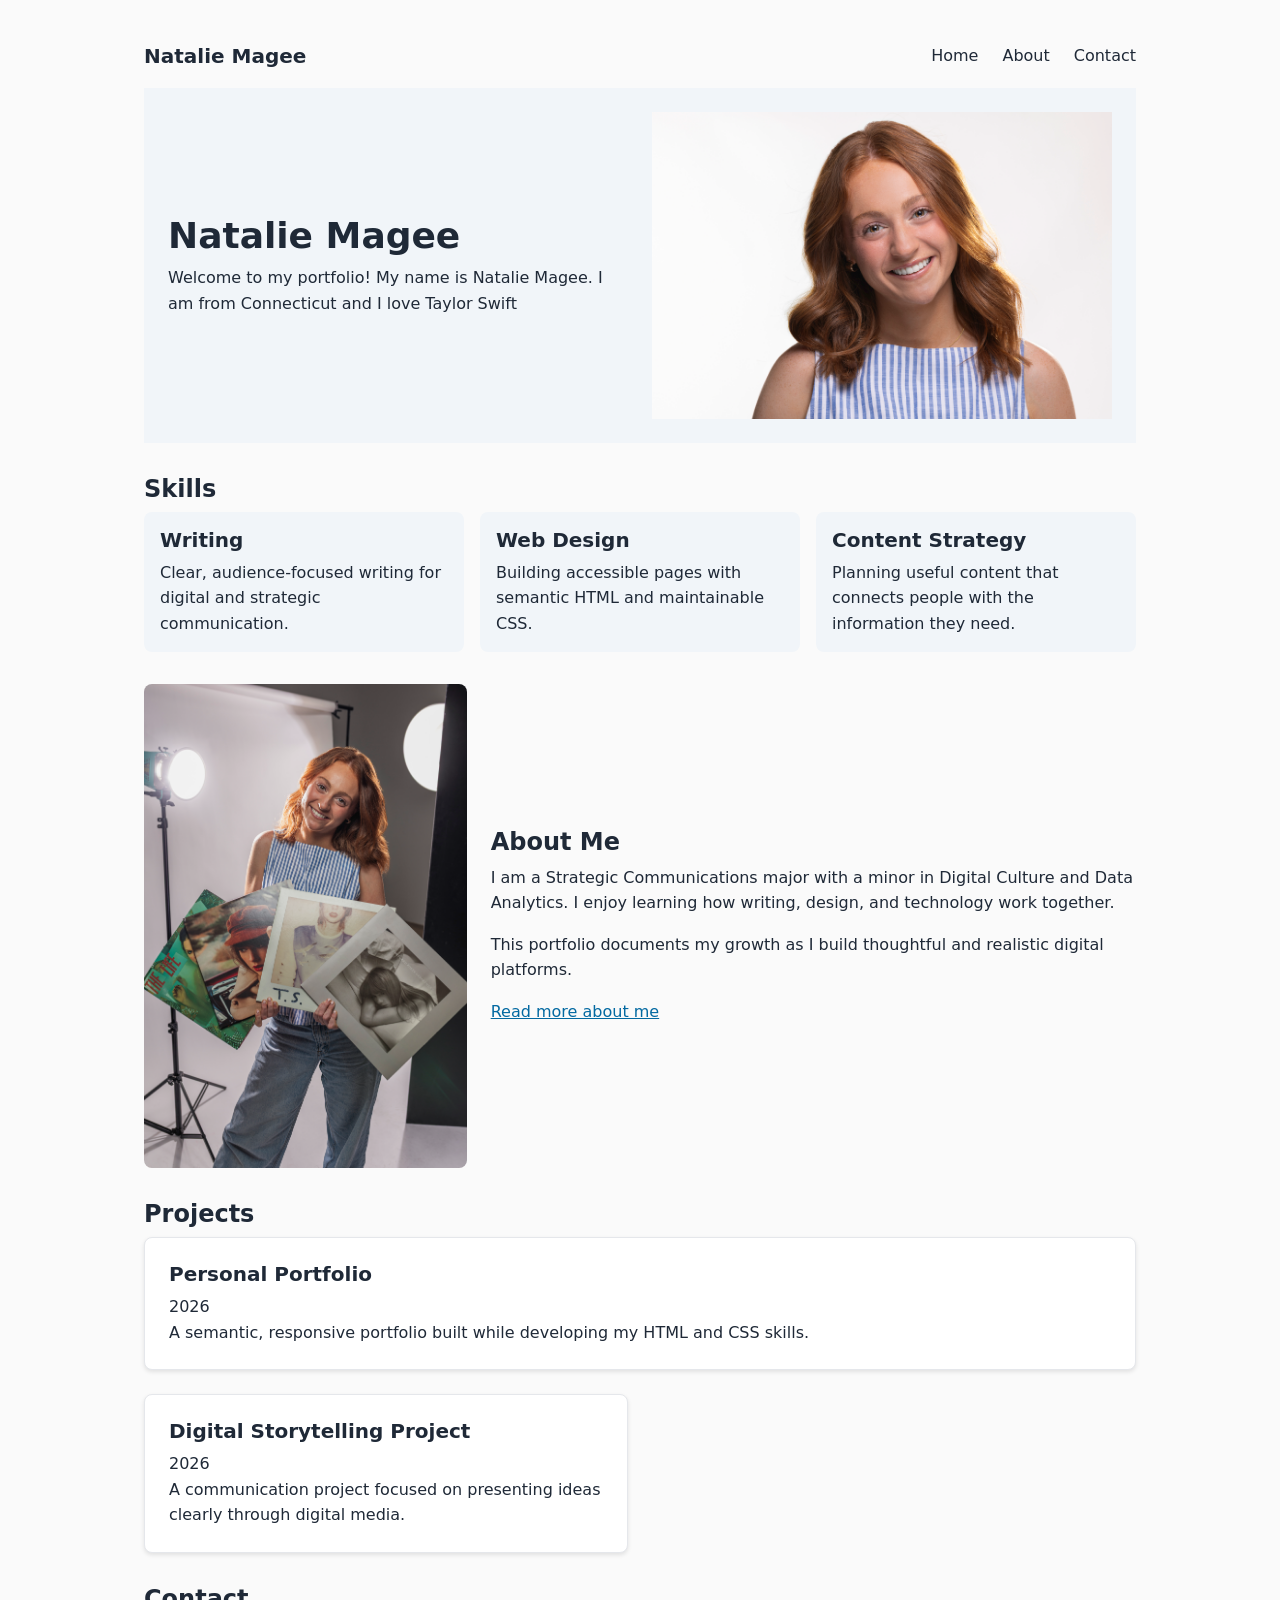
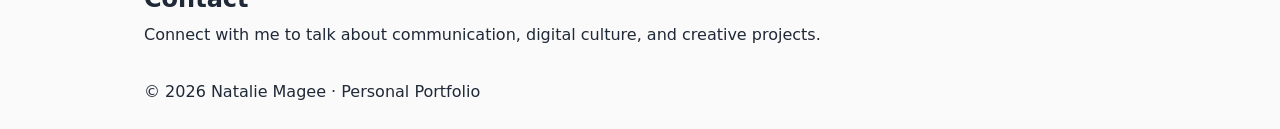
==== index.html @ b90a95e0 "Convert portfolio sections to CSS Grid" ====
<!DOCTYPE html>
<html lang="en">
<head>
    <meta charset="UTF-8">
    <meta name="viewport" content="width=device-width, initial-scale=1.0">
    <title>Portfolio Home</title>
    <link rel="stylesheet" href="css/styles.css">
</head>
<body>
<nav class="nav-container">
    <a href="index.html" class="logo">Natalie Magee</a>
    <div class="nav-links">
        <a href="index.html">Home</a>
        <a href="about.html">About</a>
        <a href="index.html#contact">Contact</a>
    </div>
</nav>
<header>
    <div class="header-text">
        <h1>Natalie Magee</h1>
        <p>Welcome to my portfolio! My name is Natalie Magee. I am from Connecticut and I love Taylor Swift</p>
    </div>
    <div class="header-pic">
        <img src="images/WUA_Uni_Portrait_Edit-4.jpg" alt="Portrait of Natalie Magee">
    </div>
 </header>

<main>
    <section id="skills">
        <h2>Skills</h2>
        <ul class="skills-grid">
            <li class="skill-card">
                <h3>Writing</h3>
                <p>Clear, audience-focused writing for digital and strategic communication.</p>
            </li>
            <li class="skill-card">
                <h3>Web Design</h3>
                <p>Building accessible pages with semantic HTML and maintainable CSS.</p>
            </li>
            <li class="skill-card">
                <h3>Content Strategy</h3>
                <p>Planning useful content that connects people with the information they need.</p>
            </li>
        </ul>
    </section>

    <section class="about">
        <div class="about-image">
            <img src="images/WUA_Uni_Portrait_Edit-8.jpg" alt="Portrait of Natalie Magee">
        </div>
        <div class="about-text">
            <h2 id="about">About Me</h2>
            <p>I am a Strategic Communications major with a minor in Digital Culture and Data Analytics. I enjoy learning how writing, design, and technology work together.</p>
            <p>This portfolio documents my growth as I build thoughtful and realistic digital platforms.</p>
            <a href="about.html">Read more about me</a>
        </div>
    </section>

    <section id="projects">
        <h2>Projects</h2>
        <ul class="project-list">
            <li class="project-card featured">
                <h3>Personal Portfolio</h3>
                <time datetime="2026">2026</time>
                <p>A semantic, responsive portfolio built while developing my HTML and CSS skills.</p>
            </li>
            <li class="project-card">
                <h3>Digital Storytelling Project</h3>
                <time datetime="2026">2026</time>
                <p>A communication project focused on presenting ideas clearly through digital media.</p>
            </li>
        </ul>
    </section>

    <section id="contact">
        <h2>Contact</h2>
        <p>Connect with me to talk about communication, digital culture, and creative projects.</p>
    </section>
</main>

<footer>
    <p>&copy; 2026 Natalie Magee · Personal Portfolio</p>
</footer>
</body>
</html>
---- css/styles.css ----
/* ==========================
   1. RESET
   ========================== */
*,
*::before,
*::after {
    box-sizing: border-box;
    margin: 0;
    padding: 0;
}

img {
    max-width: 100%;
    height: auto;
    display: block;
}

/* ==========================
   2. DESIGN TOKENS
   ========================== */
:root {
    --color-bg: #fafafa;
    --color-surface: #ffffff;
    --color-surface-alt: #f1f5f9;
    --color-border: #e5e7eb;
    --color-text: #1f2937;
    --color-muted: #6b7280;
    --color-accent: #0369a1;

    --space-sm: 0.5rem;
    --space-md: 1rem;
    --space-lg: 1.5rem;
    --space-xl: 2rem;

    --text-base: 1rem;
    --text-h3: 1.25rem;
    --text-h2: 1.5rem;
    --text-h1: 2.25rem;
    --leading-body: 1.6;
    --leading-heading: 1.2;
    --font-stack: system-ui, 'Segoe UI', Tahoma, sans-serif;
    --radius-md: 8px;
    --shadow-sm: 0 2px 4px rgba(0, 0, 0, 0.1);

    --page-width: 64rem;
    --reading-width: 70ch;
}

/* ==========================
   3. BASE ELEMENT STYLES
   ========================== */
body {
    background-color: var(--color-bg);
    color: var(--color-text);
    font-size: var(--text-base);
    font-family: var(--font-stack);
    line-height: var(--leading-body);
}

h1 {
    font-size: var(--text-h1);
    line-height: var(--leading-heading);
}

h2 {
    font-size: var(--text-h2);
    line-height: var(--leading-heading);
}

h3 {
    font-size: var(--text-h3);
    line-height: var(--leading-heading);
}

h1,
h2,
h3 {
    margin-bottom: var(--space-sm);
}

p {
    margin-bottom: var(--space-md);
}

p:last-child {
    margin-bottom: 0;
}

ul {
    padding-left: var(--space-lg);
}

a {
    color: var(--color-accent);
}

/* ==========================
   4. LAYOUT
     Breakpoints used in this file:
         768px  — tablet and larger
     (CSS variables cannot be used inside @media conditions,
        so breakpoints are documented here instead of tokenized.)
   ========================== */
body {
    max-width: var(--page-width);
    margin: 0 auto;
    padding: var(--space-lg) var(--space-md);
}

header {
    display: flex;
    flex-wrap: wrap;
    align-items: center;
    gap: var(--space-lg);
    padding: var(--space-lg);
    background-color: var(--color-surface-alt);
    margin-bottom: var(--space-xl);
}

.header-text {
    flex: 1;
    min-width: 16rem;
}

.header-pic {
    flex: 1;
    background-color: var(--color-surface);
    min-height: 18rem;
    min-width: 16rem;
    align-self: stretch;
    border-radius: var(--radius-md);
    display: flex;
    align-items: center;
    justify-content: center;
    color: var(--color-muted);
}

.header-pic img {
    width: 100%;
    height: 100%;
    object-fit: cover;
}

nav {
    padding: var(--space-md) 0;
}

nav a {
    color: var(--color-text);
    text-decoration: none;
}

nav a:hover {
    color: var(--color-accent);
}

section,
aside {
    margin-bottom: var(--space-xl);
}

.nav-container {
    display: flex;
    flex-wrap: wrap;
    align-items: center;
    justify-content: space-between;
    gap: var(--space-md);
    min-width: 0;
}

.nav-links {
    display: flex;
    flex-wrap: wrap;
    gap: var(--space-lg);
}

.skills-grid {
    list-style: none;
    padding-left: 0;
    display: grid;
    grid-template-columns: repeat(auto-fit, minmax(12rem, 1fr));
    gap: var(--space-md);
}

.skill-card {
    background-color: var(--color-surface-alt);
    border-radius: var(--radius-md);
    padding: var(--space-md);
}

.about {
    display: flex;
    flex-wrap: wrap;
    align-items: center;
    gap: var(--space-lg);
}

.about-image {
    flex: 1;
    min-width: 16rem;
}

.about-image img {
    width: 100%;
    border-radius: var(--radius-md);
}

.about-text {
    flex: 2;
    min-width: 16rem;
    max-width: var(--reading-width);
}

.project-list {
    list-style: none;
    padding-left: 0;
    display: grid;
    grid-template-columns: 1fr;
    gap: var(--space-lg);
}

@media (min-width: 768px) {
    .project-list {
        grid-template-columns: 1fr 1fr;
    }

    .project-card.featured {
        grid-column: span 2;
    }
}

.project-card {
    padding: var(--space-lg);
    background-color: var(--color-surface);
    border: 1px solid var(--color-border);
    border-radius: var(--radius-md);
    box-shadow: var(--shadow-sm);
}

.logo {
    font-size: var(--text-h3);
    font-weight: bold;
    color: var(--color-text);
    text-decoration: none;
}
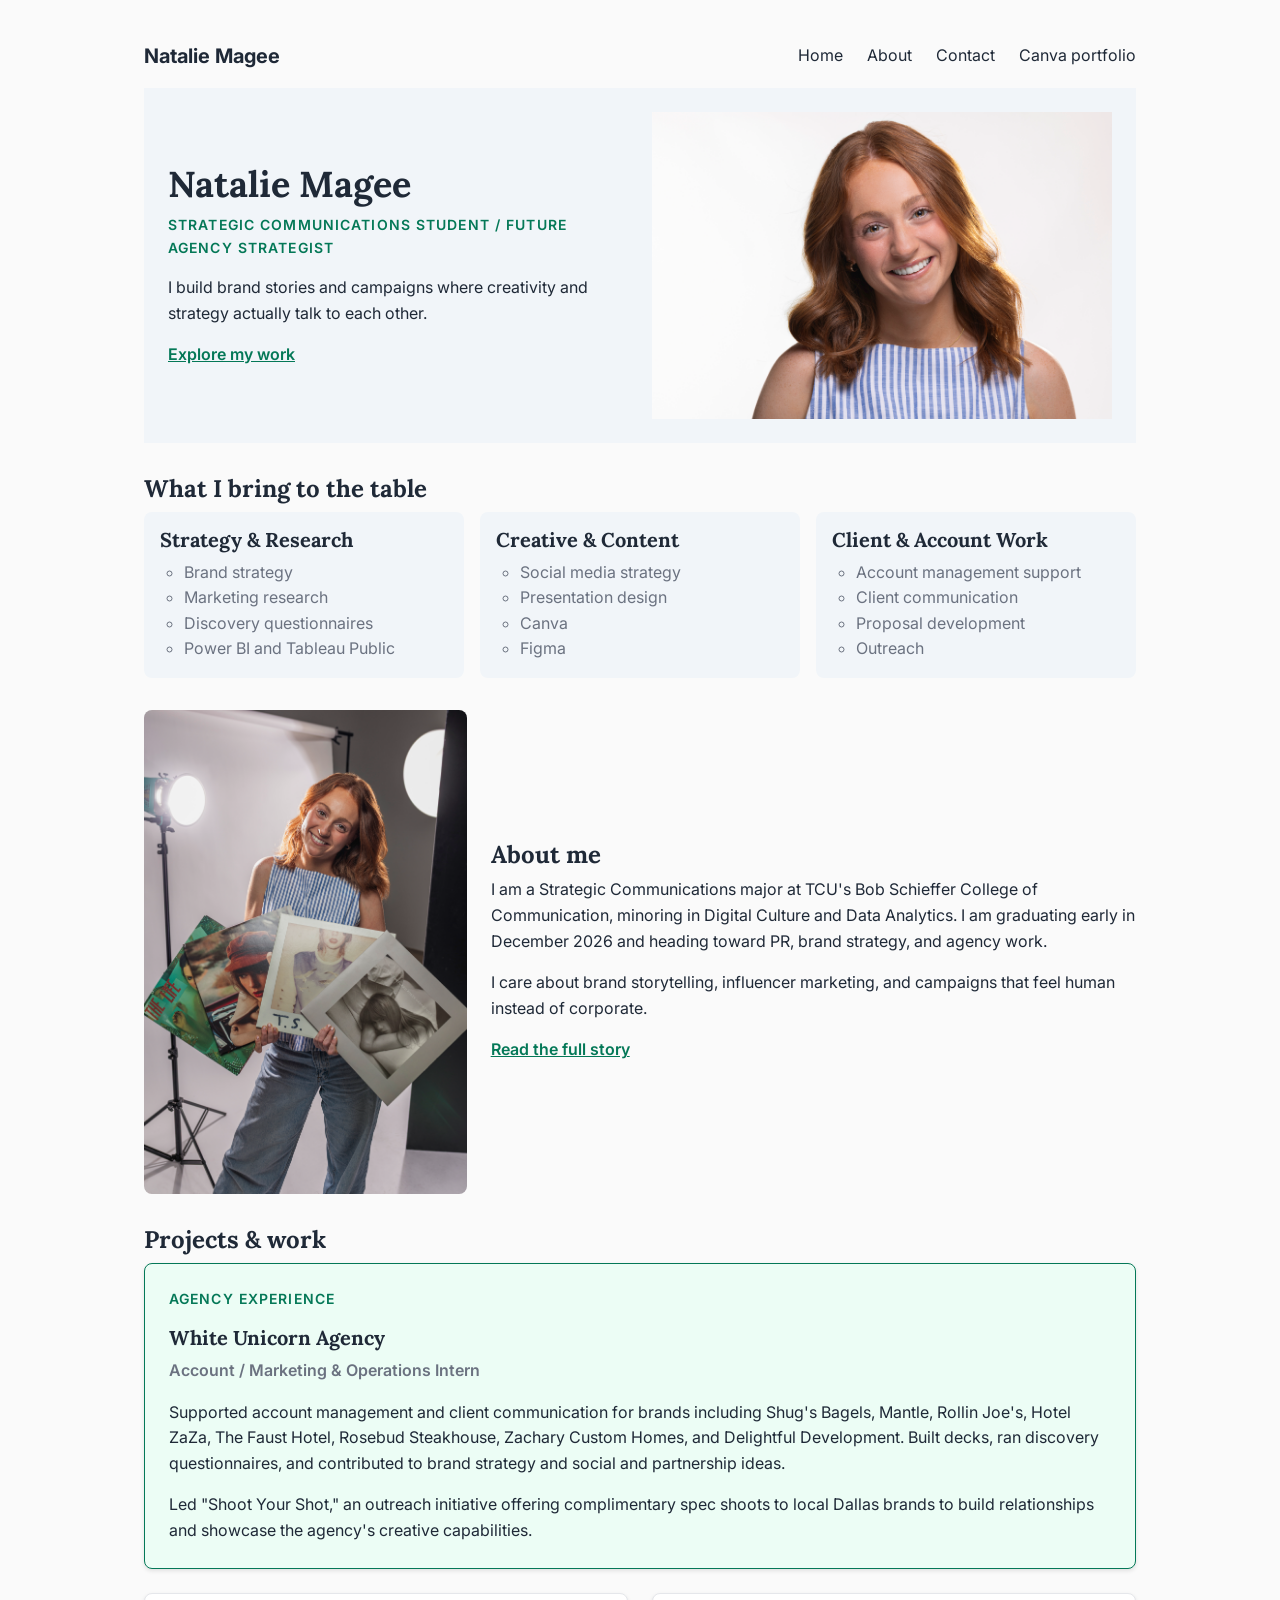
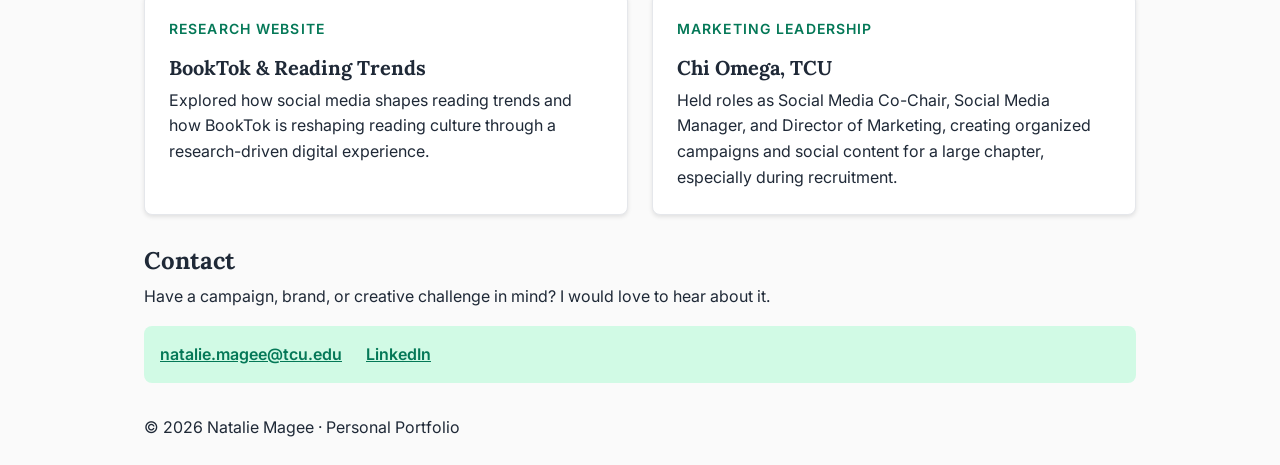
==== commit c79cb8e3: "lots" ====
--- a/index.html
+++ b/index.html
@@ -3,22 +3,25 @@
 <head>
     <meta charset="UTF-8">
     <meta name="viewport" content="width=device-width, initial-scale=1.0">
-    <title>Portfolio Home</title>
+    <title>Natalie Magee | PR and Brand Strategy</title>
     <link rel="stylesheet" href="css/styles.css">
 </head>
 <body>
-<nav class="nav-container">
+<nav class="nav-container" aria-label="Primary navigation">
     <a href="index.html" class="logo">Natalie Magee</a>
     <div class="nav-links">
         <a href="index.html">Home</a>
         <a href="about.html">About</a>
         <a href="index.html#contact">Contact</a>
+        <a href="https://agiftforsara.my.canva.site/natalie-magee-portfolio" target="_blank" rel="noreferrer">Canva portfolio</a>
     </div>
 </nav>
 <header>
     <div class="header-text">
         <h1>Natalie Magee</h1>
-        <p>Welcome to my portfolio! My name is Natalie Magee. I am from Connecticut and I love Taylor Swift</p>
+        <p class="eyebrow">Strategic communications student / future agency strategist</p>
+        <p>I build brand stories and campaigns where creativity and strategy actually talk to each other.</p>
+        <a class="text-link" href="#projects">Explore my work</a>
     </div>
     <div class="header-pic">
         <img src="images/WUA_Uni_Portrait_Edit-4.jpg" alt="Portrait of Natalie Magee">
@@ -27,19 +30,34 @@
 
 <main>
     <section id="skills">
-        <h2>Skills</h2>
+        <h2>What I bring to the table</h2>
         <ul class="skills-grid">
             <li class="skill-card">
-                <h3>Writing</h3>
-                <p>Clear, audience-focused writing for digital and strategic communication.</p>
+                <h3>Strategy &amp; Research</h3>
+                <ul>
+                    <li>Brand strategy</li>
+                    <li>Marketing research</li>
+                    <li>Discovery questionnaires</li>
+                    <li>Power BI and Tableau Public</li>
+                </ul>
             </li>
             <li class="skill-card">
-                <h3>Web Design</h3>
-                <p>Building accessible pages with semantic HTML and maintainable CSS.</p>
+                <h3>Creative &amp; Content</h3>
+                <ul>
+                    <li>Social media strategy</li>
+                    <li>Presentation design</li>
+                    <li>Canva</li>
+                    <li>Figma</li>
+                </ul>
             </li>
             <li class="skill-card">
-                <h3>Content Strategy</h3>
-                <p>Planning useful content that connects people with the information they need.</p>
+                <h3>Client &amp; Account Work</h3>
+                <ul>
+                    <li>Account management support</li>
+                    <li>Client communication</li>
+                    <li>Proposal development</li>
+                    <li>Outreach</li>
+                </ul>
             </li>
         </ul>
     </section>
@@ -49,32 +67,43 @@
             <img src="images/WUA_Uni_Portrait_Edit-8.jpg" alt="Portrait of Natalie Magee">
         </div>
         <div class="about-text">
-            <h2 id="about">About Me</h2>
-            <p>I am a Strategic Communications major with a minor in Digital Culture and Data Analytics. I enjoy learning how writing, design, and technology work together.</p>
-            <p>This portfolio documents my growth as I build thoughtful and realistic digital platforms.</p>
-            <a href="about.html">Read more about me</a>
+            <h2 id="about">About me</h2>
+            <p>I am a Strategic Communications major at TCU's Bob Schieffer College of Communication, minoring in Digital Culture and Data Analytics. I am graduating early in December 2026 and heading toward PR, brand strategy, and agency work.</p>
+            <p>I care about brand storytelling, influencer marketing, and campaigns that feel human instead of corporate.</p>
+            <a class="text-link" href="about.html">Read the full story</a>
         </div>
     </section>
 
     <section id="projects">
-        <h2>Projects</h2>
+        <h2>Projects &amp; work</h2>
         <ul class="project-list">
             <li class="project-card featured">
-                <h3>Personal Portfolio</h3>
-                <time datetime="2026">2026</time>
-                <p>A semantic, responsive portfolio built while developing my HTML and CSS skills.</p>
+                <p class="project-type">Agency experience</p>
+                <h3>White Unicorn Agency</h3>
+                <p class="project-role">Account / Marketing &amp; Operations Intern</p>
+                <p>Supported account management and client communication for brands including Shug's Bagels, Mantle, Rollin Joe's, Hotel ZaZa, The Faust Hotel, Rosebud Steakhouse, Zachary Custom Homes, and Delightful Development. Built decks, ran discovery questionnaires, and contributed to brand strategy and social and partnership ideas.</p>
+                <p>Led "Shoot Your Shot," an outreach initiative offering complimentary spec shoots to local Dallas brands to build relationships and showcase the agency's creative capabilities.</p>
             </li>
             <li class="project-card">
-                <h3>Digital Storytelling Project</h3>
-                <time datetime="2026">2026</time>
-                <p>A communication project focused on presenting ideas clearly through digital media.</p>
+                <p class="project-type">Research website</p>
+                <h3>BookTok &amp; Reading Trends</h3>
+                <p>Explored how social media shapes reading trends and how BookTok is reshaping reading culture through a research-driven digital experience.</p>
+            </li>
+            <li class="project-card">
+                <p class="project-type">Marketing leadership</p>
+                <h3>Chi Omega, TCU</h3>
+                <p>Held roles as Social Media Co-Chair, Social Media Manager, and Director of Marketing, creating organized campaigns and social content for a large chapter, especially during recruitment.</p>
             </li>
         </ul>
     </section>
 
     <section id="contact">
         <h2>Contact</h2>
-        <p>Connect with me to talk about communication, digital culture, and creative projects.</p>
+        <p>Have a campaign, brand, or creative challenge in mind? I would love to hear about it.</p>
+        <div class="contact-links">
+            <a class="text-link" href="mailto:natalie.magee@tcu.edu">natalie.magee@tcu.edu</a>
+            <a class="text-link" href="https://www.linkedin.com/in/nataliemagee" target="_blank" rel="noreferrer">LinkedIn</a>
+        </div>
     </section>
 </main>
 
--- a/css/styles.css
+++ b/css/styles.css
@@ -1,3 +1,5 @@
+@import url('https://fonts.googleapis.com/css2?family=Inter:wght@400;600&family=Lora:wght@400;700&display=swap');
+
 /* ==========================
    1. RESET
    ========================== */
@@ -25,7 +27,9 @@
     --color-border: #e5e7eb;
     --color-text: #1f2937;
     --color-muted: #6b7280;
-    --color-accent: #0369a1;
+    --color-accent: #047857;
+    --color-featured: #ecfdf5;
+    --color-accent-soft: #d1fae5;
 
     --space-sm: 0.5rem;
     --space-md: 1rem;
@@ -36,14 +40,17 @@
     --text-h3: 1.25rem;
     --text-h2: 1.5rem;
     --text-h1: 2.25rem;
+    --text-small: 0.875rem;
     --leading-body: 1.6;
     --leading-heading: 1.2;
-    --font-stack: system-ui, 'Segoe UI', Tahoma, sans-serif;
+    --font-stack: 'Inter', system-ui, -apple-system, sans-serif;
+    --font-serif: 'Lora', Georgia, serif;
     --radius-md: 8px;
     --shadow-sm: 0 2px 4px rgba(0, 0, 0, 0.1);
 
     --page-width: 64rem;
     --reading-width: 70ch;
+    --tracking-wide: 0.08em;
 }
 
 /* ==========================
@@ -57,19 +64,23 @@
     line-height: var(--leading-body);
 }
 
+h1,
+h2,
+h3 {
+    font-family: var(--font-serif);
+    line-height: var(--leading-heading);
+}
+
 h1 {
     font-size: var(--text-h1);
-    line-height: var(--leading-heading);
 }
 
 h2 {
     font-size: var(--text-h2);
-    line-height: var(--leading-heading);
 }
 
 h3 {
     font-size: var(--text-h3);
-    line-height: var(--leading-heading);
 }
 
 h1,
@@ -92,6 +103,11 @@
 
 a {
     color: var(--color-accent);
+}
+
+a:focus-visible {
+    outline: 2px solid var(--color-accent);
+    outline-offset: 2px;
 }
 
 /* ==========================
@@ -122,6 +138,19 @@
     min-width: 16rem;
 }
 
+.eyebrow,
+.project-type {
+    color: var(--color-accent);
+    font-size: var(--text-small);
+    font-weight: 600;
+    letter-spacing: var(--tracking-wide);
+    text-transform: uppercase;
+}
+
+.text-link {
+    font-weight: 600;
+}
+
 .header-pic {
     flex: 1;
     background-color: var(--color-surface);
@@ -148,6 +177,7 @@
 nav a {
     color: var(--color-text);
     text-decoration: none;
+    transition: color 0.2s;
 }
 
 nav a:hover {
@@ -188,6 +218,10 @@
     padding: var(--space-md);
 }
 
+.skill-card ul {
+    color: var(--color-muted);
+}
+
 .about {
     display: flex;
     flex-wrap: wrap;
@@ -235,6 +269,25 @@
     border: 1px solid var(--color-border);
     border-radius: var(--radius-md);
     box-shadow: var(--shadow-sm);
+}
+
+.project-card.featured {
+    background-color: var(--color-featured);
+    border-color: var(--color-accent);
+}
+
+.project-role {
+    color: var(--color-muted);
+    font-weight: 600;
+}
+
+.contact-links {
+    display: flex;
+    flex-wrap: wrap;
+    gap: var(--space-lg);
+    padding: var(--space-md);
+    background-color: var(--color-accent-soft);
+    border-radius: var(--radius-md);
 }
 
 .logo {
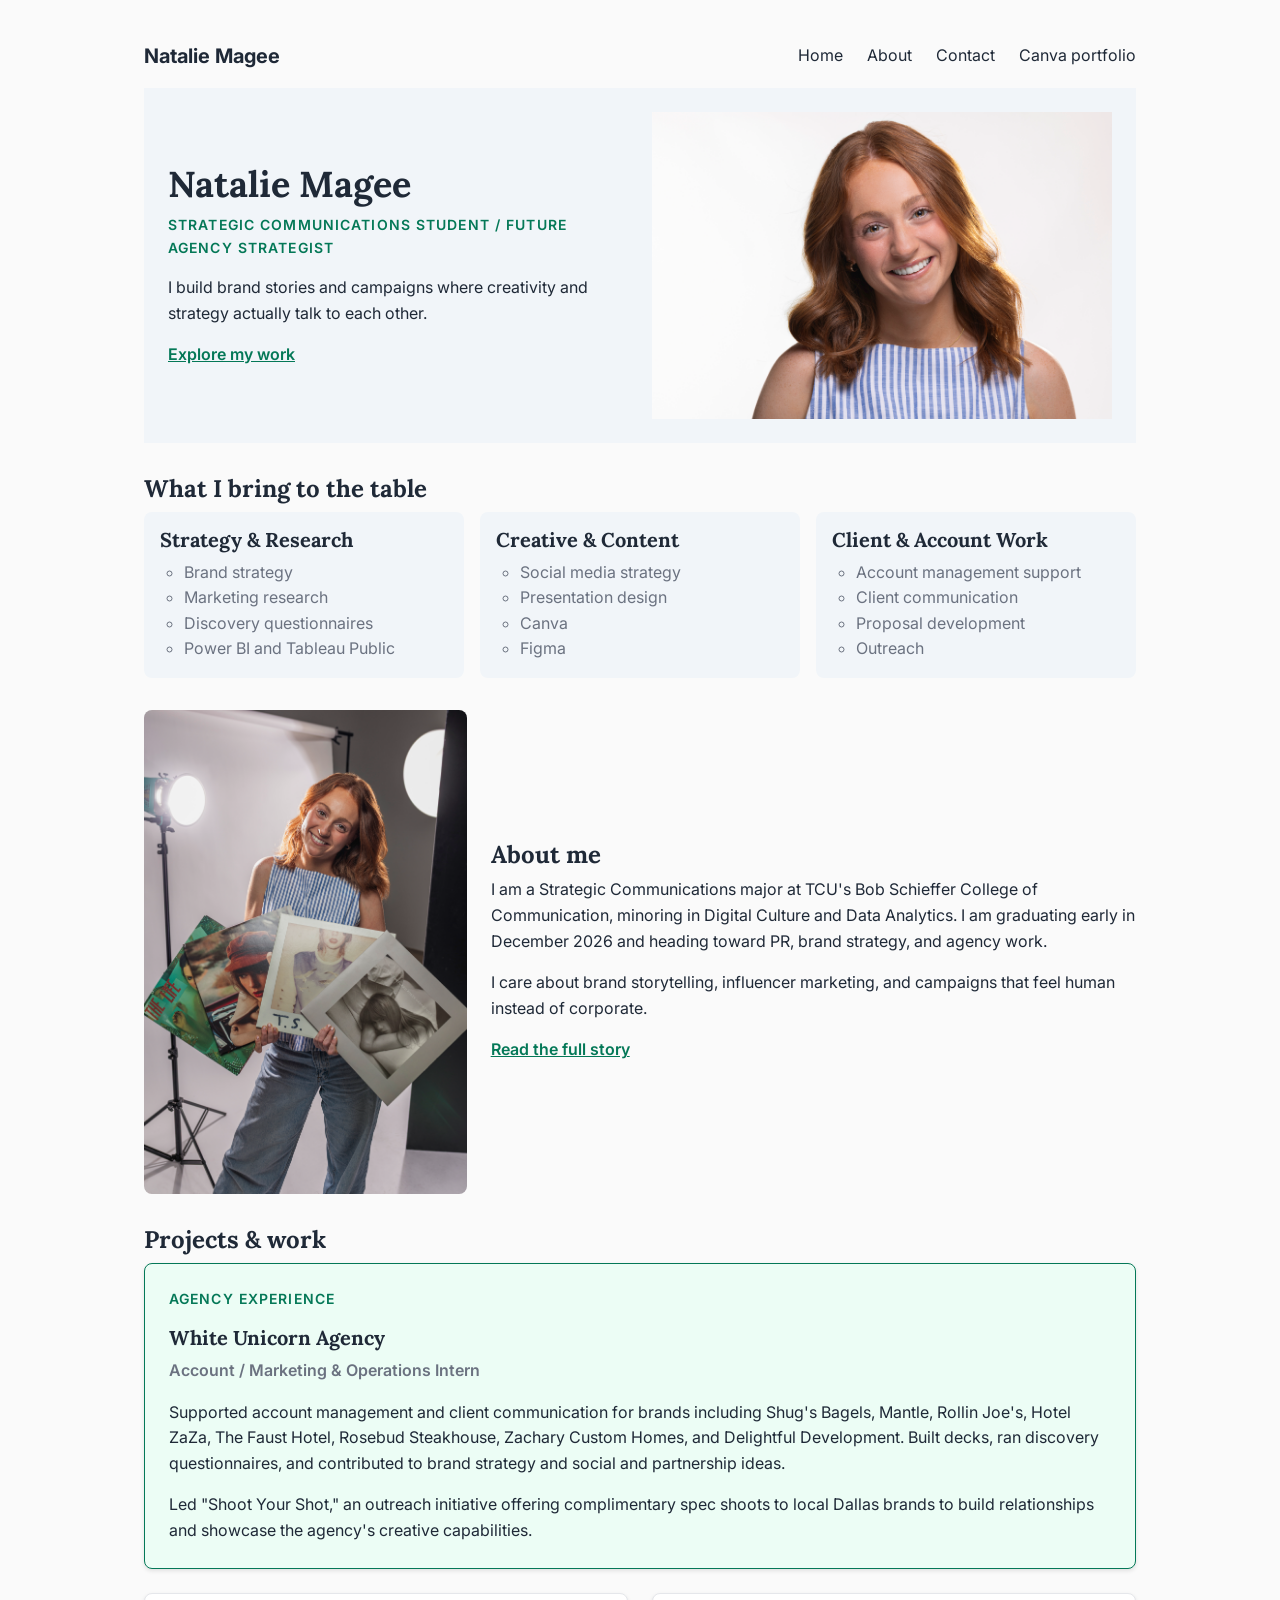
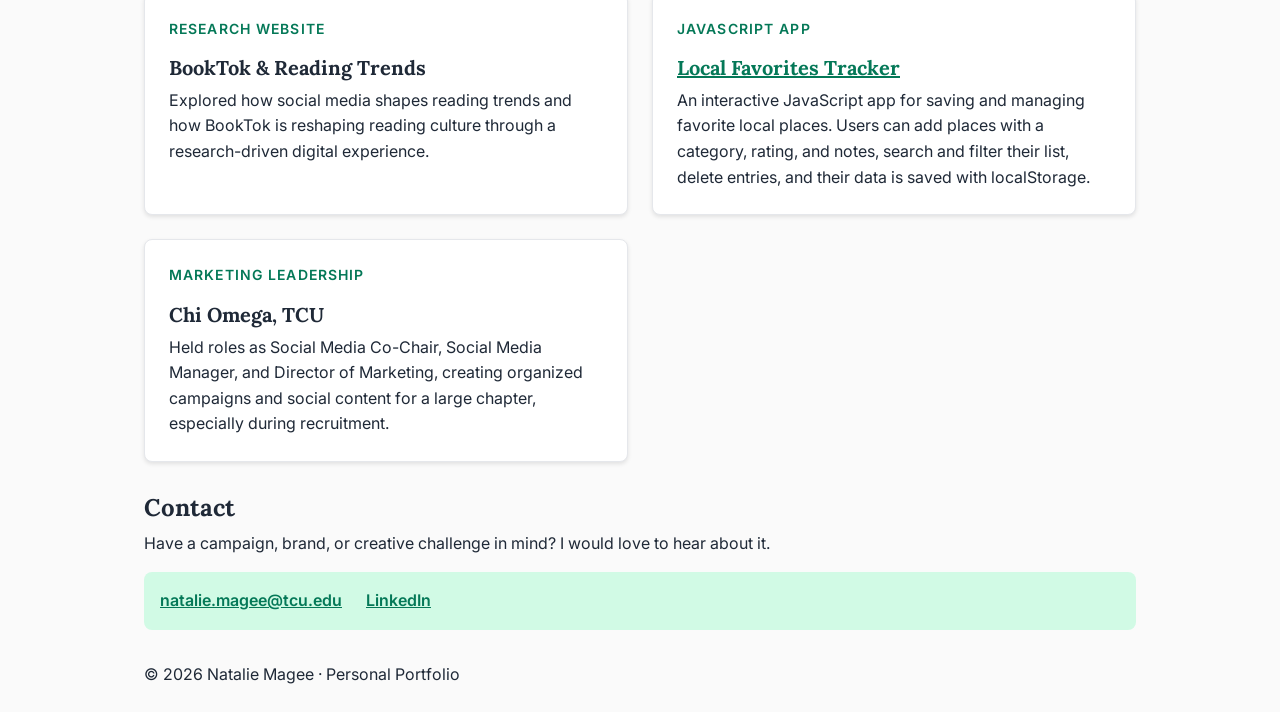
==== commit a8bcf494: "added favorites app to portfolio" ====
--- a/index.html
+++ b/index.html
@@ -90,6 +90,11 @@
                 <p>Explored how social media shapes reading trends and how BookTok is reshaping reading culture through a research-driven digital experience.</p>
             </li>
             <li class="project-card">
+                <p class="project-type">JavaScript app</p>
+                <h3><a href="https://nataliemagee13.github.io/local-favorites-tracker/">Local Favorites Tracker</a></h3>
+                <p>An interactive JavaScript app for saving and managing favorite local places. Users can add places with a category, rating, and notes, search and filter their list, delete entries, and their data is saved with localStorage.</p>
+            </li>
+            <li class="project-card">
                 <p class="project-type">Marketing leadership</p>
                 <h3>Chi Omega, TCU</h3>
                 <p>Held roles as Social Media Co-Chair, Social Media Manager, and Director of Marketing, creating organized campaigns and social content for a large chapter, especially during recruitment.</p>
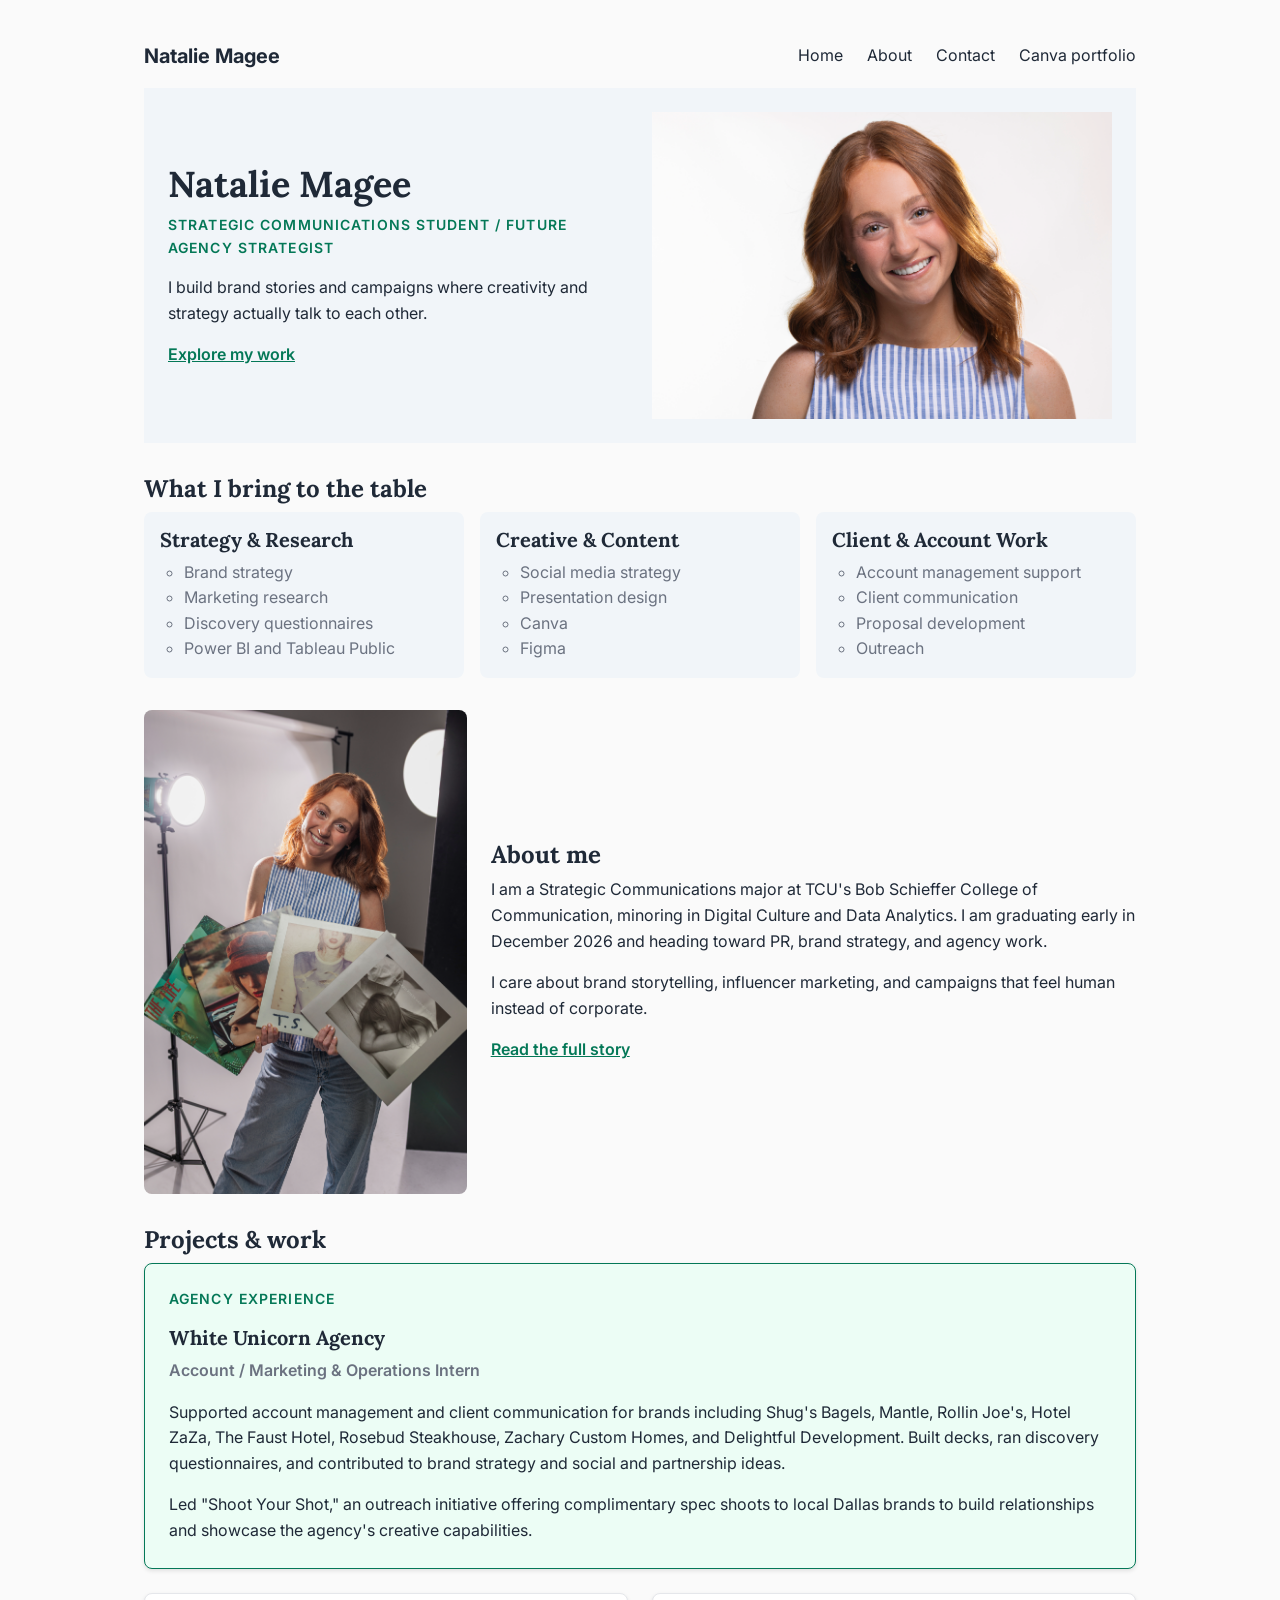
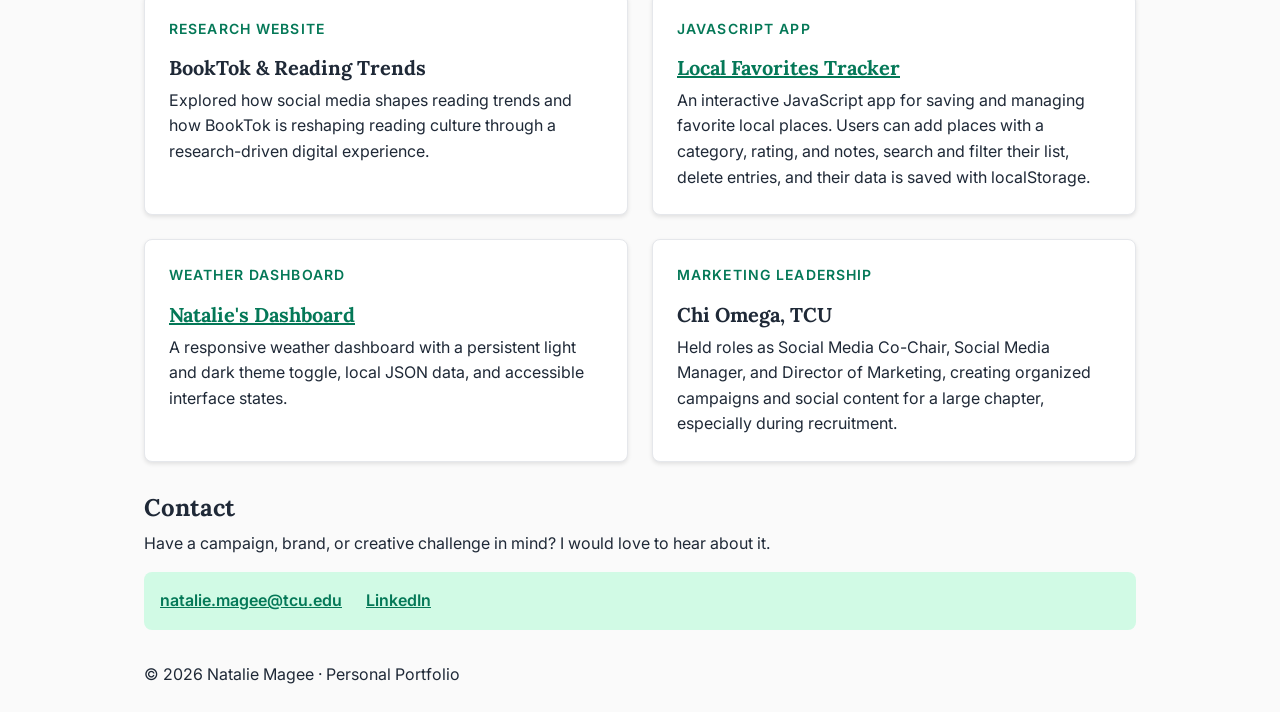
==== commit 5c627448: "Add dashboard to project links" ====
--- a/index.html
+++ b/index.html
@@ -95,6 +95,11 @@
                 <p>An interactive JavaScript app for saving and managing favorite local places. Users can add places with a category, rating, and notes, search and filter their list, delete entries, and their data is saved with localStorage.</p>
             </li>
             <li class="project-card">
+                <p class="project-type">Weather dashboard</p>
+                <h3><a href="https://nataliemagee13.github.io/dashboard/">Natalie's Dashboard</a></h3>
+                <p>A responsive weather dashboard with a persistent light and dark theme toggle, local JSON data, and accessible interface states.</p>
+            </li>
+            <li class="project-card">
                 <p class="project-type">Marketing leadership</p>
                 <h3>Chi Omega, TCU</h3>
                 <p>Held roles as Social Media Co-Chair, Social Media Manager, and Director of Marketing, creating organized campaigns and social content for a large chapter, especially during recruitment.</p>
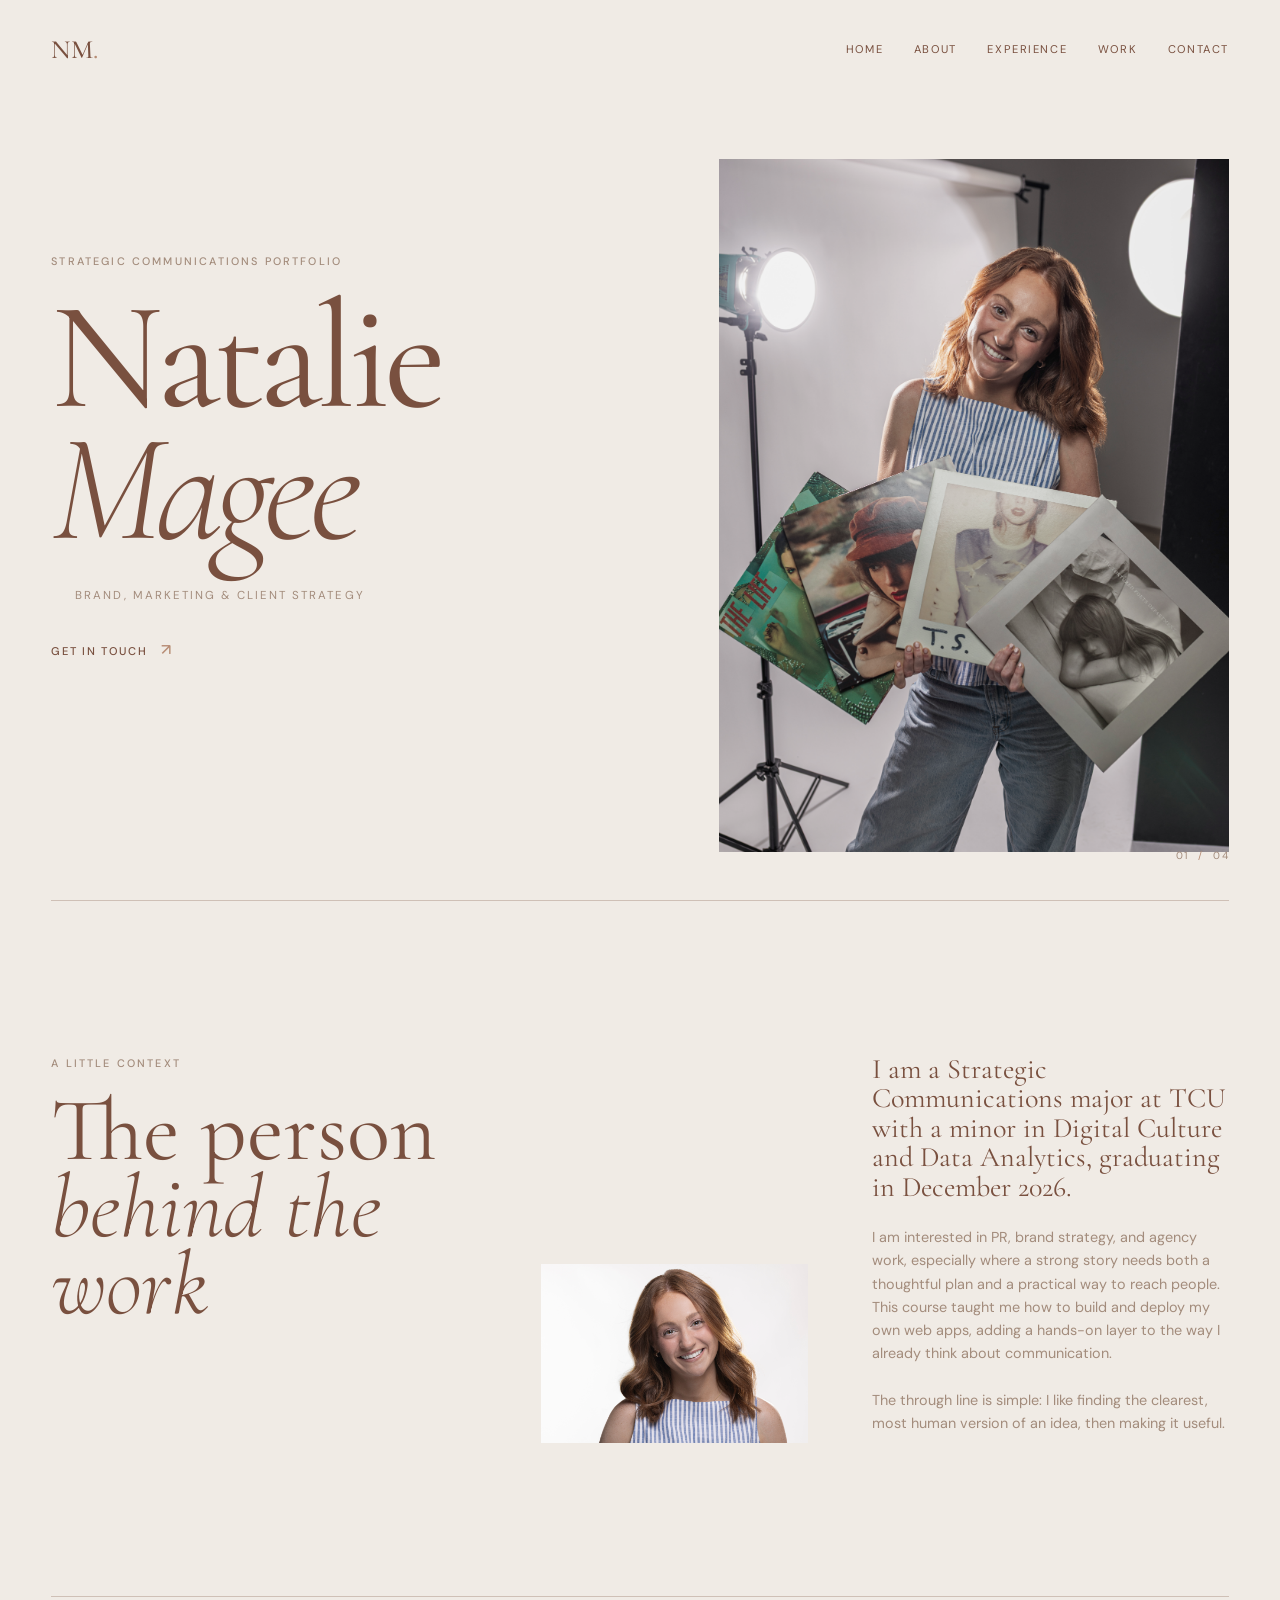
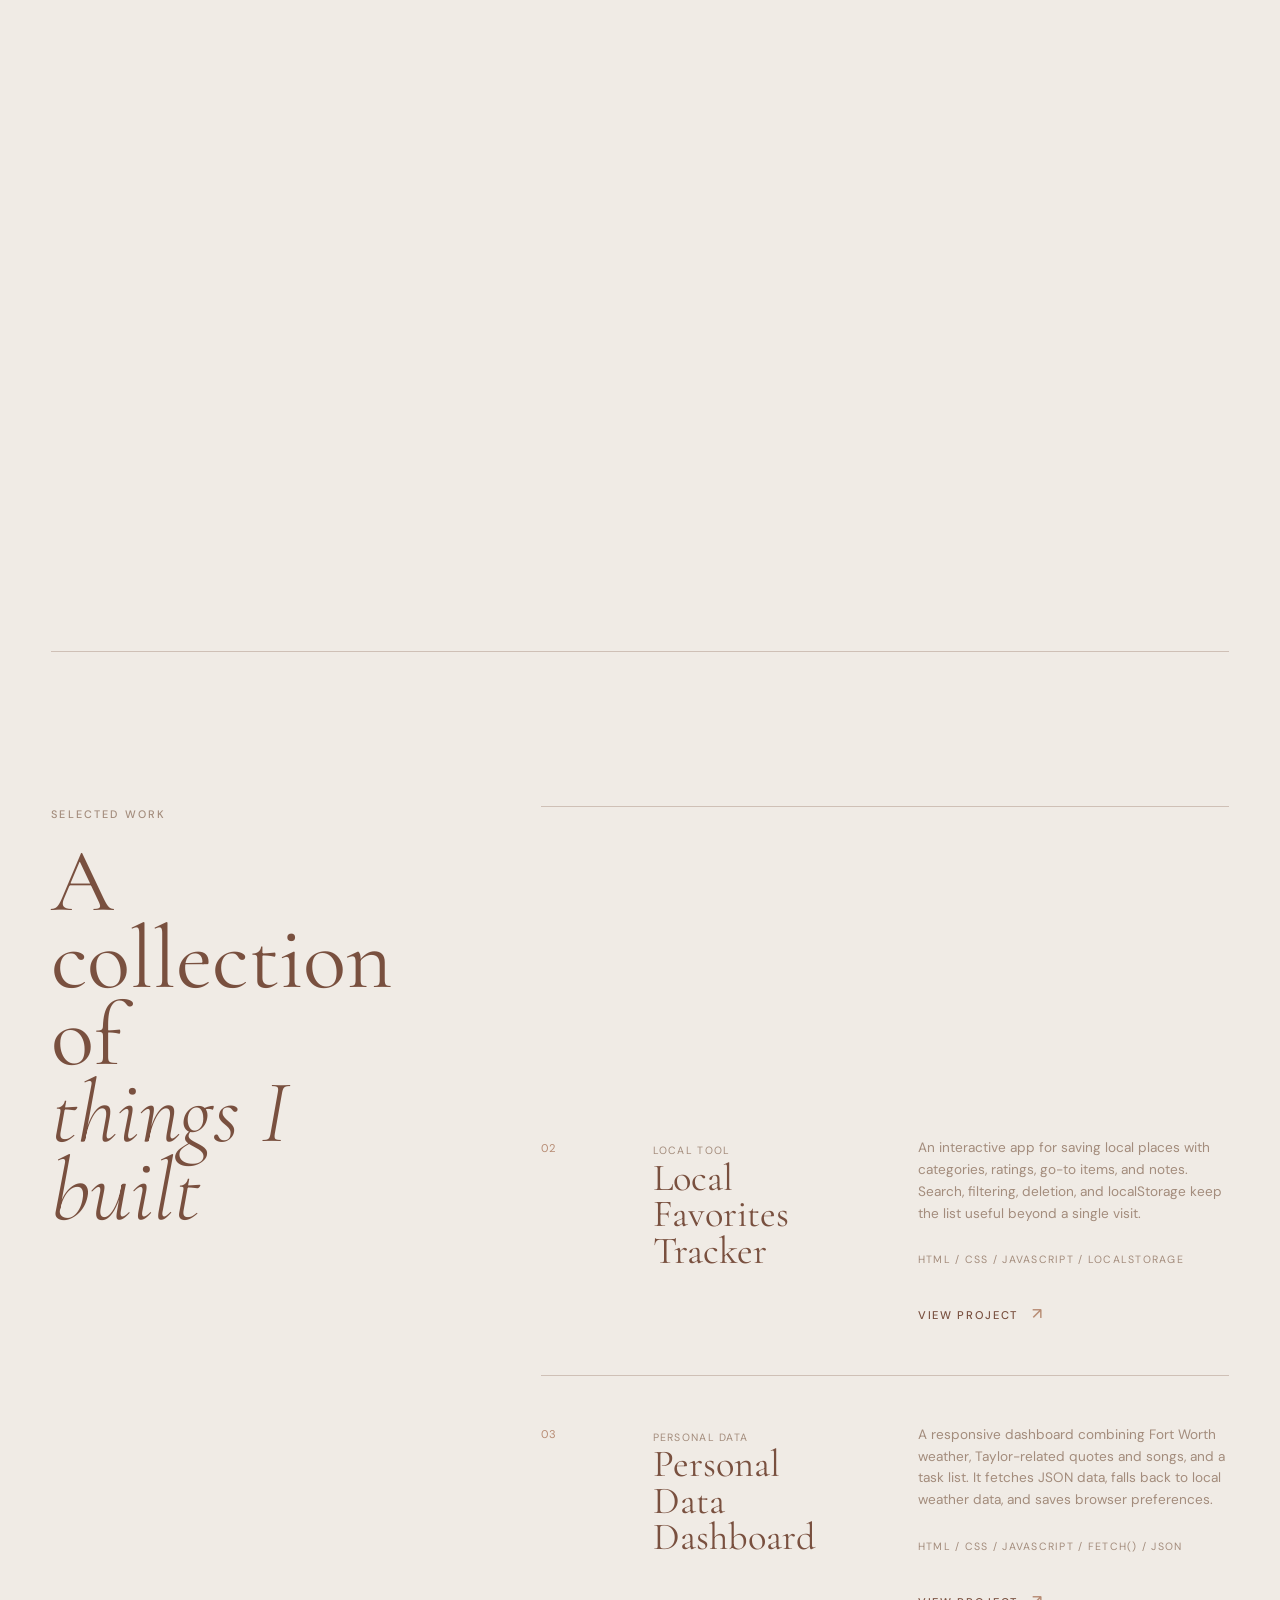
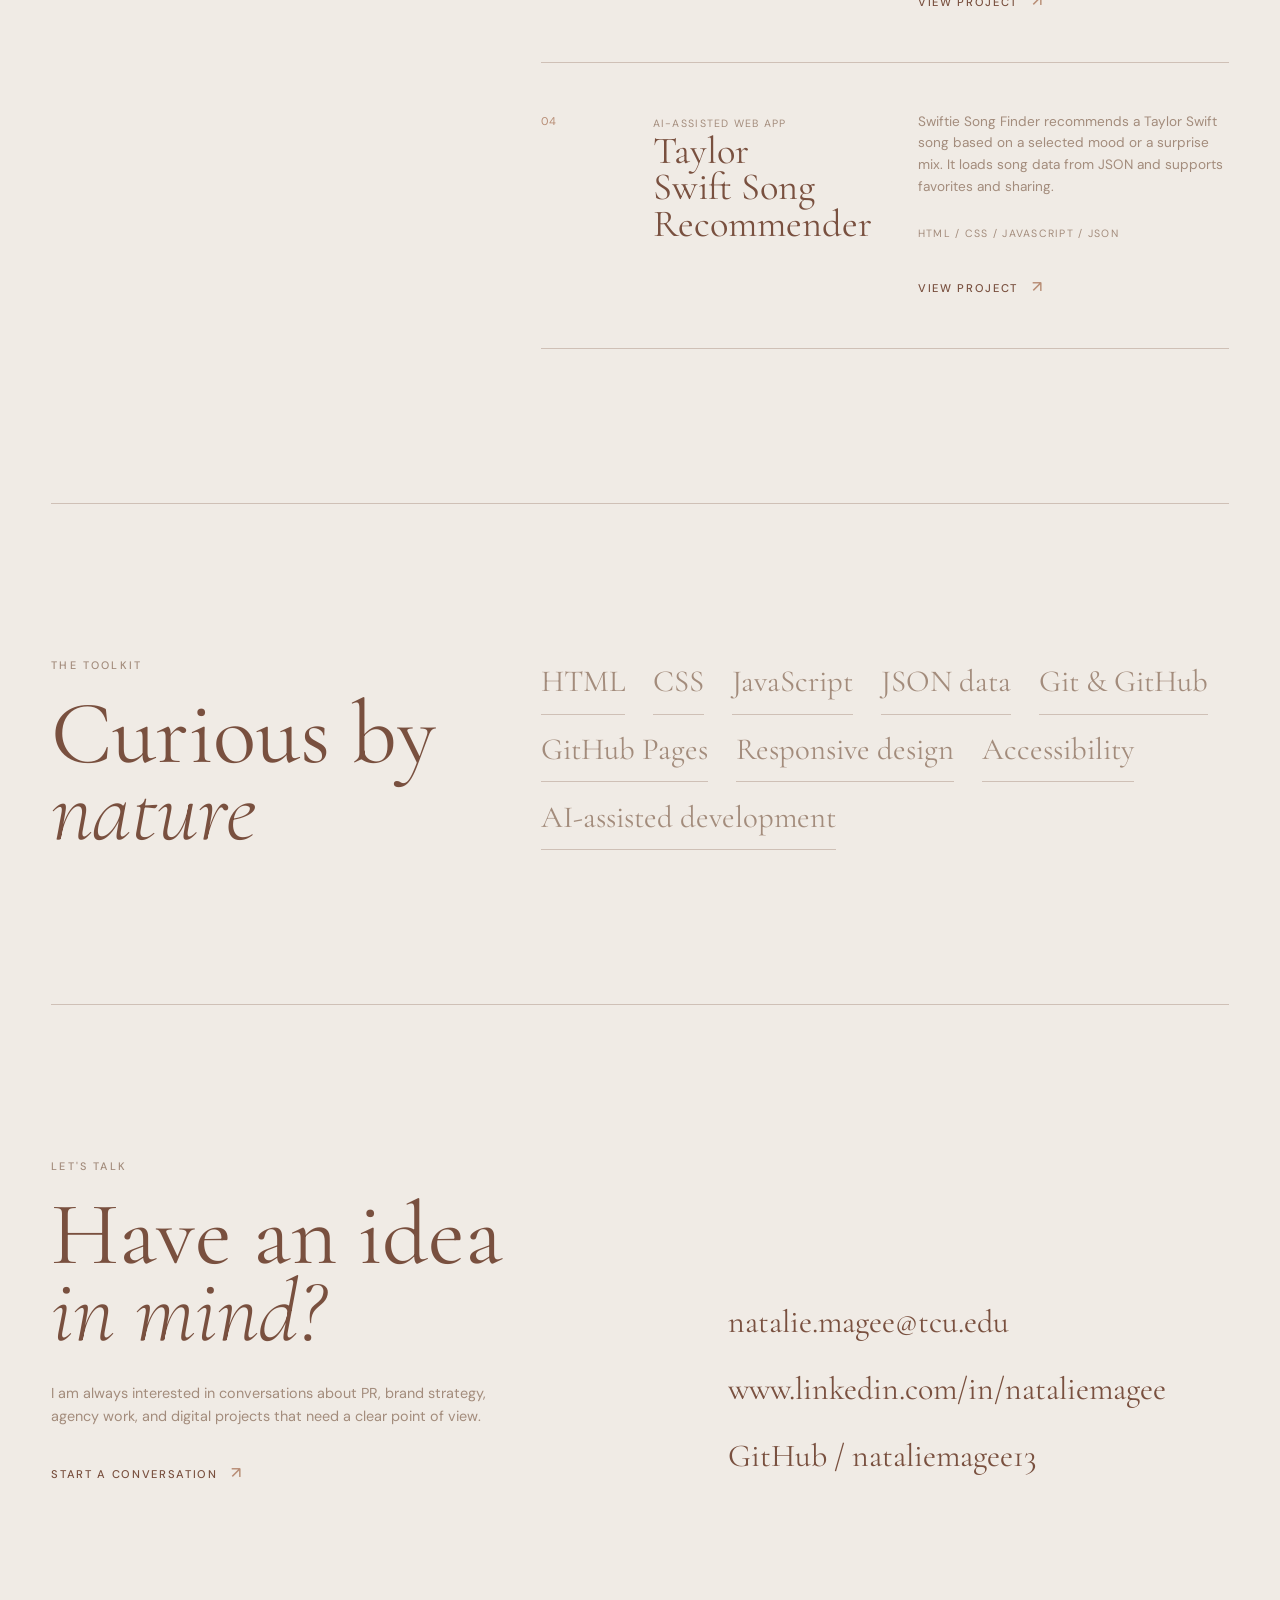
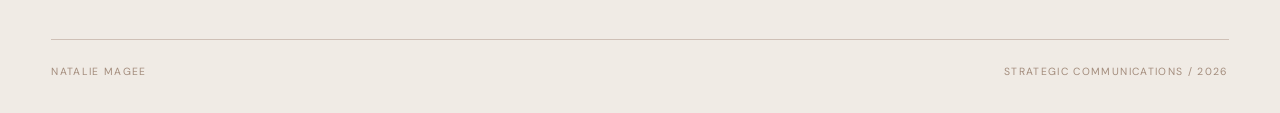
==== commit 02f628a8: "style changes and adding projects" ====
--- a/index.html
+++ b/index.html
@@ -3,122 +3,164 @@
 <head>
     <meta charset="UTF-8">
     <meta name="viewport" content="width=device-width, initial-scale=1.0">
-    <title>Natalie Magee | PR and Brand Strategy</title>
-    <link rel="stylesheet" href="css/styles.css">
+    <meta name="description" content="Natalie Magee's portfolio of strategic communications, branding, marketing, and digital projects.">
+    <title>Natalie Magee | Strategic Communications</title>
+    <link rel="stylesheet" href="css/portfolio.css">
+    <script src="js/portfolio.js" defer></script>
 </head>
 <body>
-<nav class="nav-container" aria-label="Primary navigation">
-    <a href="index.html" class="logo">Natalie Magee</a>
-    <div class="nav-links">
-        <a href="index.html">Home</a>
-        <a href="about.html">About</a>
-        <a href="index.html#contact">Contact</a>
-        <a href="https://agiftforsara.my.canva.site/natalie-magee-portfolio" target="_blank" rel="noreferrer">Canva portfolio</a>
-    </div>
-</nav>
-<header>
-    <div class="header-text">
-        <h1>Natalie Magee</h1>
-        <p class="eyebrow">Strategic communications student / future agency strategist</p>
-        <p>I build brand stories and campaigns where creativity and strategy actually talk to each other.</p>
-        <a class="text-link" href="#projects">Explore my work</a>
-    </div>
-    <div class="header-pic">
-        <img src="images/WUA_Uni_Portrait_Edit-4.jpg" alt="Portrait of Natalie Magee">
-    </div>
- </header>
+    <header class="site-header">
+        <a class="wordmark" href="#home" aria-label="Natalie Magee home">NM<span>.</span></a>
+        <nav class="site-nav" aria-label="Primary navigation">
+            <a href="#home">Home</a>
+            <a href="#about">About</a>
+            <a href="#experience">Experience</a>
+            <a href="#work">Work</a>
+            <a href="#contact">Contact</a>
+        </nav>
+    </header>
 
-<main>
-    <section id="skills">
-        <h2>What I bring to the table</h2>
-        <ul class="skills-grid">
-            <li class="skill-card">
-                <h3>Strategy &amp; Research</h3>
-                <ul>
-                    <li>Brand strategy</li>
-                    <li>Marketing research</li>
-                    <li>Discovery questionnaires</li>
-                    <li>Power BI and Tableau Public</li>
-                </ul>
-            </li>
-            <li class="skill-card">
-                <h3>Creative &amp; Content</h3>
-                <ul>
-                    <li>Social media strategy</li>
-                    <li>Presentation design</li>
-                    <li>Canva</li>
-                    <li>Figma</li>
-                </ul>
-            </li>
-            <li class="skill-card">
-                <h3>Client &amp; Account Work</h3>
-                <ul>
-                    <li>Account management support</li>
-                    <li>Client communication</li>
-                    <li>Proposal development</li>
-                    <li>Outreach</li>
-                </ul>
-            </li>
-        </ul>
-    </section>
+    <main>
+        <section id="home" class="hero" aria-labelledby="hero-heading">
+            <div class="hero-copy reveal">
+                <p class="section-label">Strategic communications portfolio</p>
+                <h1 id="hero-heading">Natalie<br><em>Magee</em></h1>
+                <p class="hero-subtitle">Brand, marketing &amp; client strategy</p>
+                <a class="text-link" href="#contact">Get in touch <span aria-hidden="true">↗</span></a>
+            </div>
+            <div class="hero-portrait reveal reveal-delay-one">
+                <img src="images/WUA_Uni_Portrait_Edit-8.jpg" alt="Natalie Magee in a neutral blazer" width="2668" height="4000">
+            </div>
+            <p class="hero-index" aria-hidden="true">01 <span>/</span> 04</p>
+        </section>
 
-    <section class="about">
-        <div class="about-image">
-            <img src="images/WUA_Uni_Portrait_Edit-8.jpg" alt="Portrait of Natalie Magee">
-        </div>
-        <div class="about-text">
-            <h2 id="about">About me</h2>
-            <p>I am a Strategic Communications major at TCU's Bob Schieffer College of Communication, minoring in Digital Culture and Data Analytics. I am graduating early in December 2026 and heading toward PR, brand strategy, and agency work.</p>
-            <p>I care about brand storytelling, influencer marketing, and campaigns that feel human instead of corporate.</p>
-            <a class="text-link" href="about.html">Read the full story</a>
-        </div>
-    </section>
+        <section id="about" class="editorial-section about-section" aria-labelledby="about-heading">
+            <div class="section-intro reveal">
+                <p class="section-label">A little context</p>
+                <h2 id="about-heading">The person<br><em>behind the work</em></h2>
+            </div>
+            <div class="about-content reveal reveal-delay-one">
+                <div class="about-image">
+                    <img src="images/WUA_Uni_Portrait_Edit-4.jpg" alt="Portrait of Natalie Magee outdoors" width="4000" height="2668" loading="lazy">
+                </div>
+                <div class="about-copy">
+                    <p class="lead">I am a Strategic Communications major at TCU with a minor in Digital Culture and Data Analytics, graduating in December 2026.</p>
+                    <p>I am interested in PR, brand strategy, and agency work, especially where a strong story needs both a thoughtful plan and a practical way to reach people. This course taught me how to build and deploy my own web apps, adding a hands-on layer to the way I already think about communication.</p>
+                    <p>The through line is simple: I like finding the clearest, most human version of an idea, then making it useful.</p>
+                </div>
+            </div>
+        </section>
 
-    <section id="projects">
-        <h2>Projects &amp; work</h2>
-        <ul class="project-list">
-            <li class="project-card featured">
-                <p class="project-type">Agency experience</p>
-                <h3>White Unicorn Agency</h3>
-                <p class="project-role">Account / Marketing &amp; Operations Intern</p>
-                <p>Supported account management and client communication for brands including Shug's Bagels, Mantle, Rollin Joe's, Hotel ZaZa, The Faust Hotel, Rosebud Steakhouse, Zachary Custom Homes, and Delightful Development. Built decks, ran discovery questionnaires, and contributed to brand strategy and social and partnership ideas.</p>
-                <p>Led "Shoot Your Shot," an outreach initiative offering complimentary spec shoots to local Dallas brands to build relationships and showcase the agency's creative capabilities.</p>
-            </li>
-            <li class="project-card">
-                <p class="project-type">Research website</p>
-                <h3>BookTok &amp; Reading Trends</h3>
-                <p>Explored how social media shapes reading trends and how BookTok is reshaping reading culture through a research-driven digital experience.</p>
-            </li>
-            <li class="project-card">
-                <p class="project-type">JavaScript app</p>
-                <h3><a href="https://nataliemagee13.github.io/local-favorites-tracker/">Local Favorites Tracker</a></h3>
-                <p>An interactive JavaScript app for saving and managing favorite local places. Users can add places with a category, rating, and notes, search and filter their list, delete entries, and their data is saved with localStorage.</p>
-            </li>
-            <li class="project-card">
-                <p class="project-type">Weather dashboard</p>
-                <h3><a href="https://nataliemagee13.github.io/dashboard/">Natalie's Dashboard</a></h3>
-                <p>A responsive weather dashboard with a persistent light and dark theme toggle, local JSON data, and accessible interface states.</p>
-            </li>
-            <li class="project-card">
-                <p class="project-type">Marketing leadership</p>
-                <h3>Chi Omega, TCU</h3>
-                <p>Held roles as Social Media Co-Chair, Social Media Manager, and Director of Marketing, creating organized campaigns and social content for a large chapter, especially during recruitment.</p>
-            </li>
-        </ul>
-    </section>
+        <section id="experience" class="editorial-section experience-section" aria-labelledby="experience-heading">
+            <div class="section-intro reveal">
+                <p class="section-label">Selected experience</p>
+                <h2 id="experience-heading">Where strategy<br><em>meets people</em></h2>
+            </div>
+            <div class="experience-list reveal reveal-delay-one">
+                <article class="experience-item">
+                    <p class="item-number">01</p>
+                    <div>
+                        <h3>White Unicorn Agency</h3>
+                        <p class="item-role">Account / Marketing &amp; Operations Intern</p>
+                    </div>
+                    <p class="item-description">Supported account management and client communication, built decks, ran discovery questionnaires, and contributed to brand strategy, social, and partnership ideas for Dallas-area brands.</p>
+                </article>
+                <article class="experience-item">
+                    <p class="item-number">02</p>
+                    <div>
+                        <h3>Chi Omega, TCU</h3>
+                        <p class="item-role">Director of Marketing / Social Media</p>
+                    </div>
+                    <p class="item-description">Created organized campaigns and social content for a large chapter, with a focus on clear, cohesive communication during recruitment.</p>
+                </article>
+            </div>
+        </section>
 
-    <section id="contact">
-        <h2>Contact</h2>
-        <p>Have a campaign, brand, or creative challenge in mind? I would love to hear about it.</p>
-        <div class="contact-links">
-            <a class="text-link" href="mailto:natalie.magee@tcu.edu">natalie.magee@tcu.edu</a>
-            <a class="text-link" href="https://www.linkedin.com/in/nataliemagee" target="_blank" rel="noreferrer">LinkedIn</a>
-        </div>
-    </section>
-</main>
+        <section id="work" class="editorial-section work-section" aria-labelledby="work-heading">
+            <div class="section-intro reveal">
+                <p class="section-label">Selected work</p>
+                <h2 id="work-heading">A collection of<br><em>things I built</em></h2>
+            </div>
+            <div class="work-list">
+                <article class="work-item reveal">
+                    <p class="item-number">01</p>
+                    <div class="work-main">
+                        <p class="work-type">Strategic communication / social media</p>
+                        <h3>Personal Portfolio</h3>
+                        <p>My original Project 1 site presents my strategic communications interests, social media work, and experience through a responsive personal portfolio.</p>
+                        <p class="work-tools">HTML / CSS</p>
+                        <a class="text-link" href="projects/project1-original/index.html">View project <span aria-hidden="true">↗</span></a>
+                    </div>
+                </article>
+                <article class="work-item reveal">
+                    <p class="item-number">02</p>
+                    <div class="work-main">
+                        <p class="work-type">Local tool</p>
+                        <h3>Local Favorites Tracker</h3>
+                        <p>An interactive app for saving local places with categories, ratings, go-to items, and notes. Search, filtering, deletion, and localStorage keep the list useful beyond a single visit.</p>
+                        <p class="work-tools">HTML / CSS / JavaScript / localStorage</p>
+                        <a class="text-link" href="projects/project2-tracker/index.html">View project <span aria-hidden="true">↗</span></a>
+                    </div>
+                </article>
+                <article class="work-item reveal">
+                    <p class="item-number">03</p>
+                    <div class="work-main">
+                        <p class="work-type">Personal data</p>
+                        <h3>Personal Data Dashboard</h3>
+                        <p>A responsive dashboard combining Fort Worth weather, Taylor-related quotes and songs, and a task list. It fetches JSON data, falls back to local weather data, and saves browser preferences.</p>
+                        <p class="work-tools">HTML / CSS / JavaScript / fetch() / JSON</p>
+                        <a class="text-link" href="projects/project3-dashboard/index.html">View project <span aria-hidden="true">↗</span></a>
+                    </div>
+                </article>
+                <article class="work-item reveal">
+                    <p class="item-number">04</p>
+                    <div class="work-main">
+                        <p class="work-type">AI-assisted web app</p>
+                        <h3>Taylor Swift Song Recommender</h3>
+                        <p>Swiftie Song Finder recommends a Taylor Swift song based on a selected mood or a surprise mix. It loads song data from JSON and supports favorites and sharing.</p>
+                        <p class="work-tools">HTML / CSS / JavaScript / JSON</p>
+                        <a class="text-link" href="projects/project-zed/index.html">View project <span aria-hidden="true">↗</span></a>
+                    </div>
+                </article>
+            </div>
+        </section>
 
-<footer>
-    <p>&copy; 2026 Natalie Magee · Personal Portfolio</p>
-</footer>
+        <section class="editorial-section skills-section" aria-labelledby="skills-heading">
+            <div class="section-intro reveal">
+                <p class="section-label">The toolkit</p>
+                <h2 id="skills-heading">Curious by<br><em>nature</em></h2>
+            </div>
+            <ul class="skills-list reveal reveal-delay-one">
+                <li>HTML</li>
+                <li>CSS</li>
+                <li>JavaScript</li>
+                <li>JSON data</li>
+                <li>Git &amp; GitHub</li>
+                <li>GitHub Pages</li>
+                <li>Responsive design</li>
+                <li>Accessibility</li>
+                <li>AI-assisted development</li>
+            </ul>
+        </section>
+
+        <section id="contact" class="contact-section" aria-labelledby="contact-heading">
+            <div class="contact-copy reveal">
+                <p class="section-label">Let's talk</p>
+                <h2 id="contact-heading">Have an idea<br><em>in mind?</em></h2>
+                <p>I am always interested in conversations about PR, brand strategy, agency work, and digital projects that need a clear point of view.</p>
+                <a class="text-link" href="mailto:natalie.magee@tcu.edu">Start a conversation <span aria-hidden="true">↗</span></a>
+            </div>
+            <div class="contact-details reveal reveal-delay-one">
+                <a href="mailto:natalie.magee@tcu.edu">natalie.magee@tcu.edu</a>
+                <a href="https://www.linkedin.com/in/nataliemagee" target="_blank" rel="noreferrer">www.linkedin.com/in/nataliemagee</a>
+                <a href="https://github.com/nataliemagee13" target="_blank" rel="noreferrer">GitHub / nataliemagee13</a>
+            </div>
+        </section>
+    </main>
+
+    <footer class="site-footer">
+        <p>Natalie Magee</p>
+        <p>Strategic communications / 2026</p>
+    </footer>
 </body>
-</html>+</html>
--- a/css/portfolio.css
+++ b/css/portfolio.css
@@ -0,0 +1,200 @@
+@import url('https://fonts.googleapis.com/css2?family=Cormorant+Garamond:ital,wght@0,300;0,400;0,500;1,400;1,500&family=DM+Sans:wght@400;500;600&display=swap');
+
+:root {
+    --ivory: #f0ebe5;
+    --beige: #e5ddd5;
+    --chocolate: #79503f;
+    --taupe: #a38c7c;
+    --terracotta: #b78c74;
+    --off-white: #faf8f5;
+    --hairline: rgba(121, 80, 63, 0.28);
+    --display: 'Cormorant Garamond', Georgia, serif;
+    --sans: 'DM Sans', Arial, sans-serif;
+    --page-width: 86rem;
+    --gutter: clamp(1.25rem, 4vw, 4.5rem);
+}
+
+* { box-sizing: border-box; }
+html { scroll-behavior: smooth; }
+body {
+    margin: 0;
+    background: var(--ivory);
+    color: var(--chocolate);
+    font-family: var(--sans);
+    line-height: 1.6;
+}
+body::selection { background: var(--terracotta); color: var(--off-white); }
+img { display: block; max-width: 100%; }
+a { color: inherit; }
+a:focus-visible { outline: 2px solid var(--chocolate); outline-offset: 5px; }
+
+.site-header {
+    position: absolute;
+    z-index: 2;
+    top: 0;
+    left: 50%;
+    display: flex;
+    width: min(100% - (var(--gutter) * 2), var(--page-width));
+    align-items: center;
+    justify-content: space-between;
+    padding: 1.8rem 0;
+    transform: translateX(-50%);
+}
+.wordmark {
+    color: var(--chocolate);
+    font-family: var(--display);
+    font-size: 1.65rem;
+    font-weight: 500;
+    letter-spacing: .02em;
+    text-decoration: none;
+}
+.wordmark span { color: var(--terracotta); }
+.site-nav { display: flex; flex-wrap: wrap; gap: clamp(1rem, 2.4vw, 2.75rem); }
+.site-nav a {
+    position: relative;
+    color: var(--chocolate);
+    font-size: .7rem;
+    letter-spacing: .14em;
+    text-decoration: none;
+    text-transform: uppercase;
+}
+.site-nav a::after,
+.text-link::after {
+    position: absolute;
+    right: 0;
+    bottom: -.35rem;
+    left: 0;
+    height: 1px;
+    background: var(--terracotta);
+    content: '';
+    transform: scaleX(0);
+    transform-origin: right;
+    transition: transform .35s ease;
+}
+.site-nav a:hover::after,
+.site-nav a:focus-visible::after,
+.text-link:hover::after,
+.text-link:focus-visible::after { transform: scaleX(1); transform-origin: left; }
+
+.hero {
+    position: relative;
+    display: grid;
+    width: min(100% - (var(--gutter) * 2), var(--page-width));
+    min-height: 100svh;
+    margin: 0 auto;
+    grid-template-columns: minmax(0, 1fr) minmax(19rem, .9fr);
+    align-items: center;
+    gap: clamp(2rem, 8vw, 9rem);
+    padding: 7rem 0 3rem;
+}
+.hero-copy { position: relative; z-index: 1; padding-bottom: 3rem; }
+.section-label {
+    margin: 0 0 1.25rem;
+    color: var(--taupe);
+    font-size: .68rem;
+    font-weight: 500;
+    letter-spacing: .2em;
+    text-transform: uppercase;
+}
+h1, h2, h3 { margin: 0; font-family: var(--display); font-weight: 400; line-height: .86; }
+h1 { font-size: clamp(5rem, 12vw, 11rem); letter-spacing: -.045em; }
+h1 em, h2 em { font-weight: 300; }
+.hero-subtitle {
+    margin: 2rem 0 2rem 1.5rem;
+    color: var(--taupe);
+    font-size: .72rem;
+    letter-spacing: .18em;
+    text-transform: uppercase;
+}
+.text-link {
+    position: relative;
+    display: inline-block;
+    color: var(--chocolate);
+    font-size: .7rem;
+    font-weight: 500;
+    letter-spacing: .15em;
+    text-decoration: none;
+    text-transform: uppercase;
+}
+.text-link span { display: inline-block; margin-left: .55rem; color: var(--terracotta); font-size: 1rem; transition: transform .35s ease; }
+.text-link:hover span { transform: translate(3px, -3px); }
+.hero-portrait { align-self: end; justify-self: center; width: min(100%, 34rem); height: min(77vh, 48rem); overflow: hidden; }
+.hero-portrait img { width: 100%; height: 100%; object-fit: cover; object-position: center 16%; filter: saturate(.74); }
+.hero-index { position: absolute; right: 0; bottom: 2.2rem; margin: 0; color: var(--taupe); font-size: .65rem; letter-spacing: .12em; }
+.hero-index span { margin: 0 .35rem; color: var(--terracotta); }
+
+.editorial-section,
+.contact-section {
+    width: min(100% - (var(--gutter) * 2), var(--page-width));
+    margin: 0 auto;
+    padding: clamp(6rem, 12vw, 12rem) 0;
+}
+.editorial-section { display: grid; grid-template-columns: minmax(14rem, .72fr) minmax(0, 1.28fr); gap: clamp(2.5rem, 8vw, 9rem); border-top: 1px solid var(--hairline); }
+.section-intro h2, .contact-copy h2 { font-size: clamp(3.5rem, 7vw, 7rem); }
+.about-content { display: grid; grid-template-columns: minmax(12rem, .75fr) minmax(15rem, 1fr); gap: clamp(2rem, 5vw, 5rem); align-items: end; }
+.about-image { background: var(--beige); }
+.about-image img { width: 100%; height: auto; filter: saturate(.72); }
+.about-copy { padding-bottom: .5rem; }
+.about-copy p { margin: 0 0 1.5rem; color: var(--taupe); font-size: .9rem; }
+.about-copy .lead { color: var(--chocolate); font-family: var(--display); font-size: clamp(1.5rem, 2.2vw, 2rem); line-height: 1.05; }
+.about-copy p:last-child { margin-bottom: 0; }
+
+.experience-list, .work-list { border-top: 1px solid var(--hairline); }
+.experience-item, .work-item { display: grid; grid-template-columns: 3rem minmax(13rem, .8fr) minmax(15rem, 1fr); gap: 1.5rem; padding: 2rem 0; border-bottom: 1px solid var(--hairline); }
+.item-number { margin: .15rem 0 0; color: var(--terracotta); font-size: .7rem; letter-spacing: .12em; }
+.experience-item h3, .work-item h3 { font-size: clamp(1.8rem, 3vw, 2.7rem); line-height: .95; }
+.item-role, .work-type, .work-tools { margin: .6rem 0 0; color: var(--taupe); font-size: .66rem; letter-spacing: .12em; text-transform: uppercase; }
+.item-description, .work-main > p:not(.work-type):not(.work-tools) { margin: 0; color: var(--taupe); font-size: .85rem; }
+.work-item { grid-template-columns: 3rem minmax(0, 1fr); gap: clamp(1.5rem, 5vw, 5rem); padding: 3rem 0; }
+.work-main { display: grid; grid-template-columns: minmax(12rem, .75fr) minmax(15rem, 1fr); column-gap: 2rem; align-items: start; }
+.work-main .work-type { grid-column: 1; grid-row: 1; margin: .35rem 0 0; }
+.work-main h3 { grid-column: 1; grid-row: 2 / span 2; max-width: 10ch; }
+.work-main > p:not(.work-type):not(.work-tools) { grid-column: 2; grid-row: 1 / span 2; }
+.work-main .work-tools { grid-column: 2; grid-row: 3; margin-top: 1.5rem; }
+.work-main .text-link { grid-column: 2; grid-row: 4; margin-top: 2rem; }
+
+.skills-list { display: flex; flex-wrap: wrap; align-content: start; gap: .65rem 1.75rem; margin: 0; padding: 0; list-style: none; }
+.skills-list li { padding-bottom: .45rem; border-bottom: 1px solid var(--hairline); color: var(--taupe); font-family: var(--display); font-size: clamp(1.35rem, 2.4vw, 2.2rem); }
+.contact-section { display: grid; grid-template-columns: minmax(0, 1.1fr) minmax(14rem, .9fr); gap: 4rem; border-top: 1px solid var(--hairline); }
+.contact-copy > p:not(.section-label) { max-width: 29rem; margin: 2rem 0; color: var(--taupe); font-size: .9rem; }
+.contact-details { display: flex; flex-direction: column; align-items: flex-start; justify-content: end; gap: 1rem; padding-bottom: .25rem; }
+.contact-details a { color: var(--chocolate); font-family: var(--display); font-size: clamp(1.35rem, 2.5vw, 2.2rem); text-decoration: none; }
+.contact-details a:hover { color: var(--terracotta); }
+.site-footer { display: flex; width: min(100% - (var(--gutter) * 2), var(--page-width)); justify-content: space-between; gap: 1rem; margin: 0 auto; padding: 1.5rem 0 2rem; border-top: 1px solid var(--hairline); color: var(--taupe); font-size: .65rem; letter-spacing: .13em; text-transform: uppercase; }
+.site-footer p { margin: 0; }
+
+.reveal { opacity: 0; transform: translateY(1.2rem); transition: opacity .8s ease, transform .8s ease; }
+.reveal.is-visible { opacity: 1; transform: translateY(0); }
+.reveal-delay-one { transition-delay: .12s; }
+@media (prefers-reduced-motion: reduce) {
+    html { scroll-behavior: auto; }
+    .reveal { opacity: 1; transform: none; transition: none; }
+    .site-nav a::after, .text-link::after, .text-link span { transition: none; }
+}
+@media (max-width: 760px) {
+    .site-header { align-items: flex-start; }
+    .site-nav { max-width: 19rem; justify-content: flex-end; gap: .7rem 1.15rem; }
+    .hero { min-height: auto; grid-template-columns: 1fr; gap: 2rem; padding-top: 9rem; padding-bottom: 5rem; }
+    .hero-copy { padding-bottom: 0; }
+    h1 { font-size: clamp(4.5rem, 20vw, 7rem); }
+    .hero-subtitle { margin-left: 0; }
+    .hero-portrait { width: min(100%, 28rem); height: auto; aspect-ratio: 2668 / 4000; justify-self: end; }
+    .hero-index { right: auto; bottom: 1.5rem; left: 0; }
+    .editorial-section, .contact-section { grid-template-columns: 1fr; gap: 3rem; padding: 6rem 0; }
+    .about-content { grid-template-columns: minmax(10rem, .8fr) minmax(0, 1fr); gap: 1.5rem; }
+    .experience-item { grid-template-columns: 2rem 1fr; gap: 1rem; }
+    .experience-item .item-description { grid-column: 2; }
+    .work-item { grid-template-columns: 2rem 1fr; gap: 1rem; }
+    .work-main { display: block; }
+    .work-main h3 { max-width: none; margin: .75rem 0 1.25rem; }
+    .work-main .work-tools { margin-top: 1.25rem; }
+    .work-main .text-link { margin-top: 1.5rem; }
+    .contact-section { gap: 2rem; }
+}
+@media (max-width: 480px) {
+    .site-header { padding-top: 1.25rem; }
+    .site-nav { justify-content: flex-start; }
+    .about-content { grid-template-columns: 1fr; }
+    .about-image { width: 72%; }
+    .site-footer { align-items: flex-start; flex-direction: column; }
+}
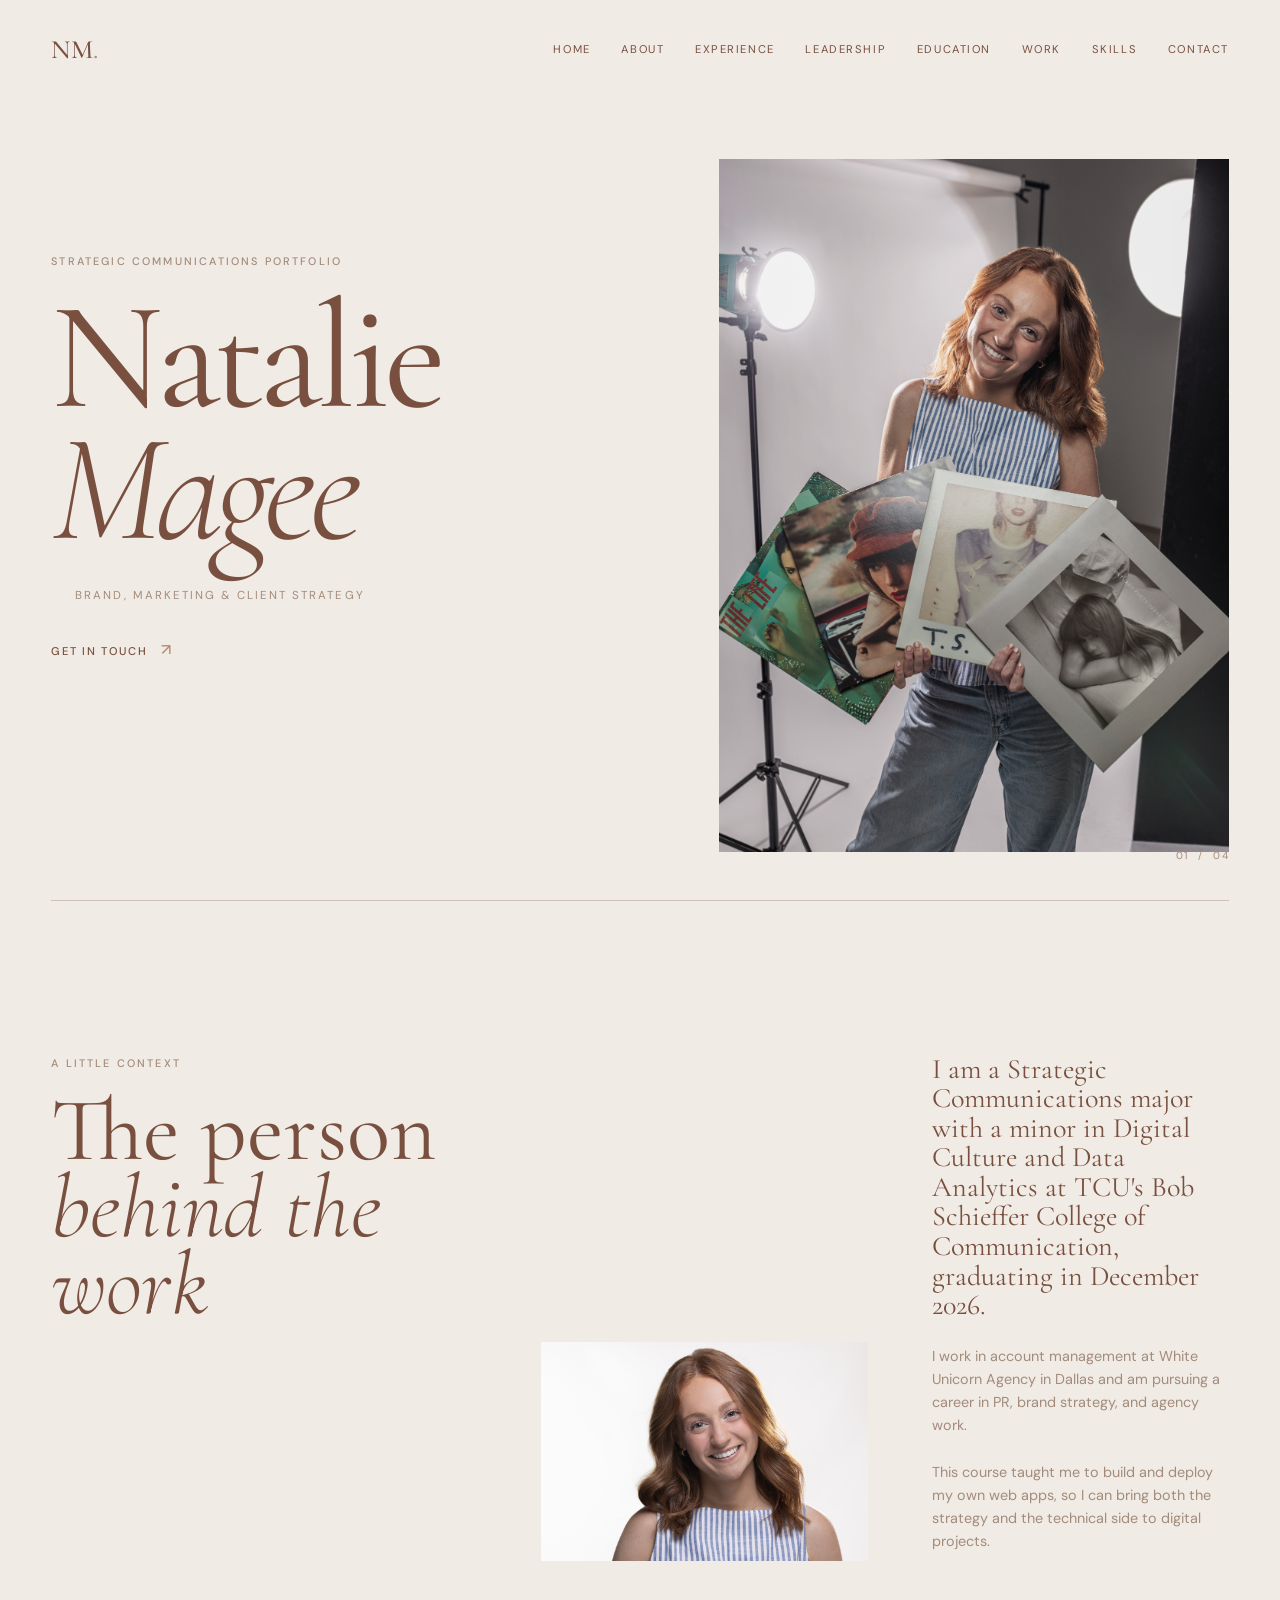
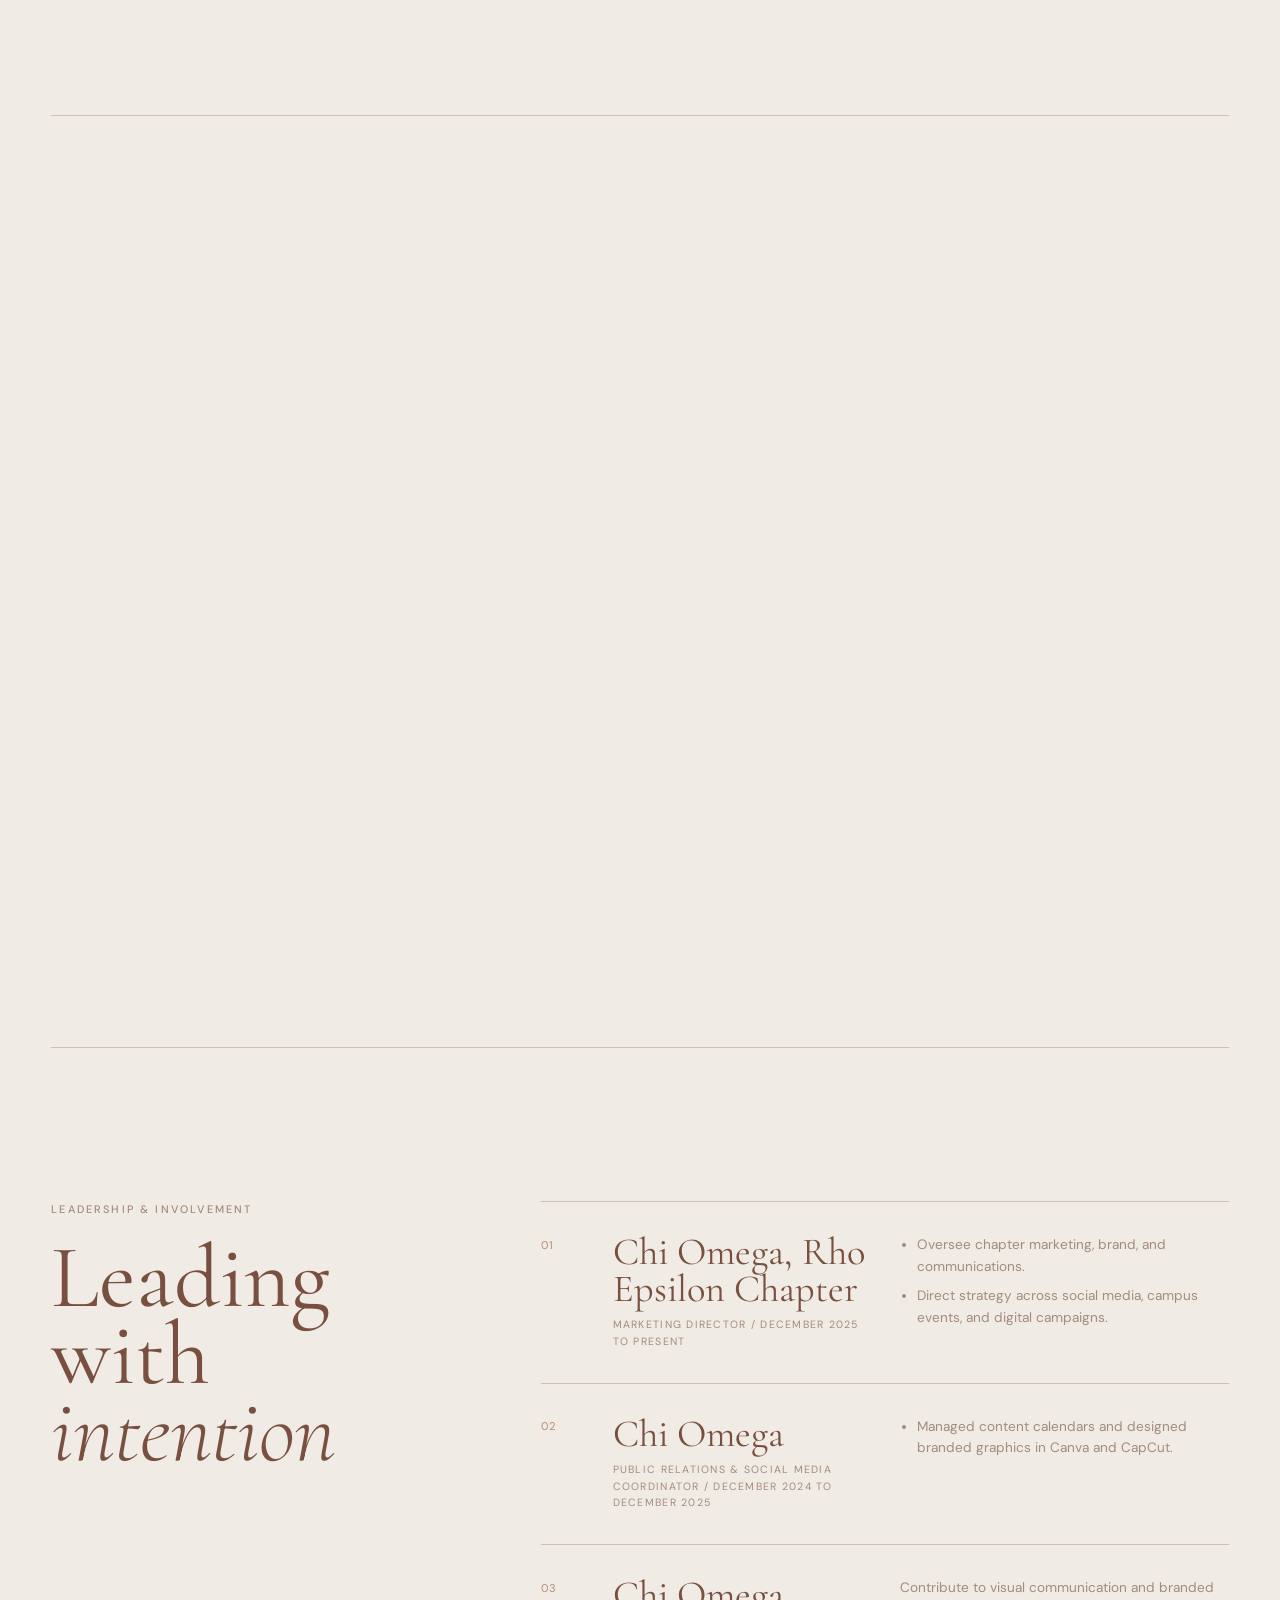
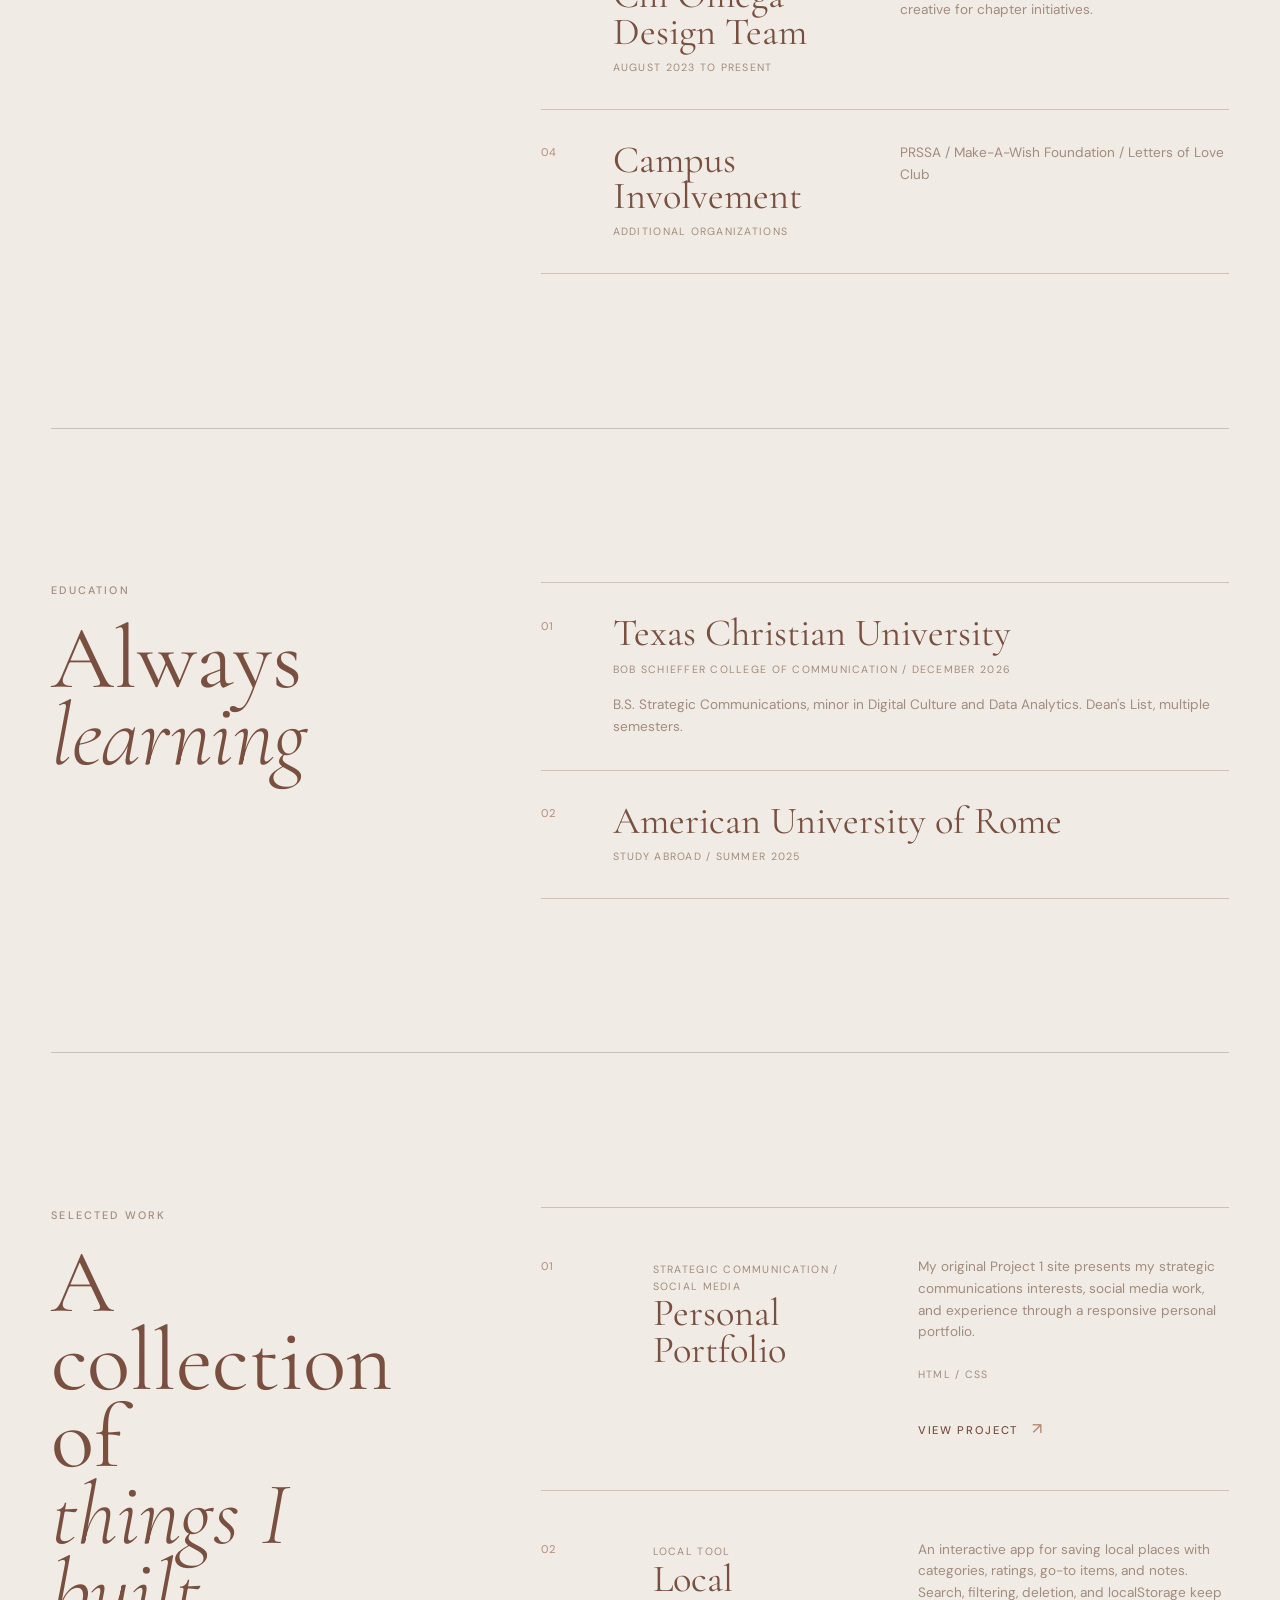
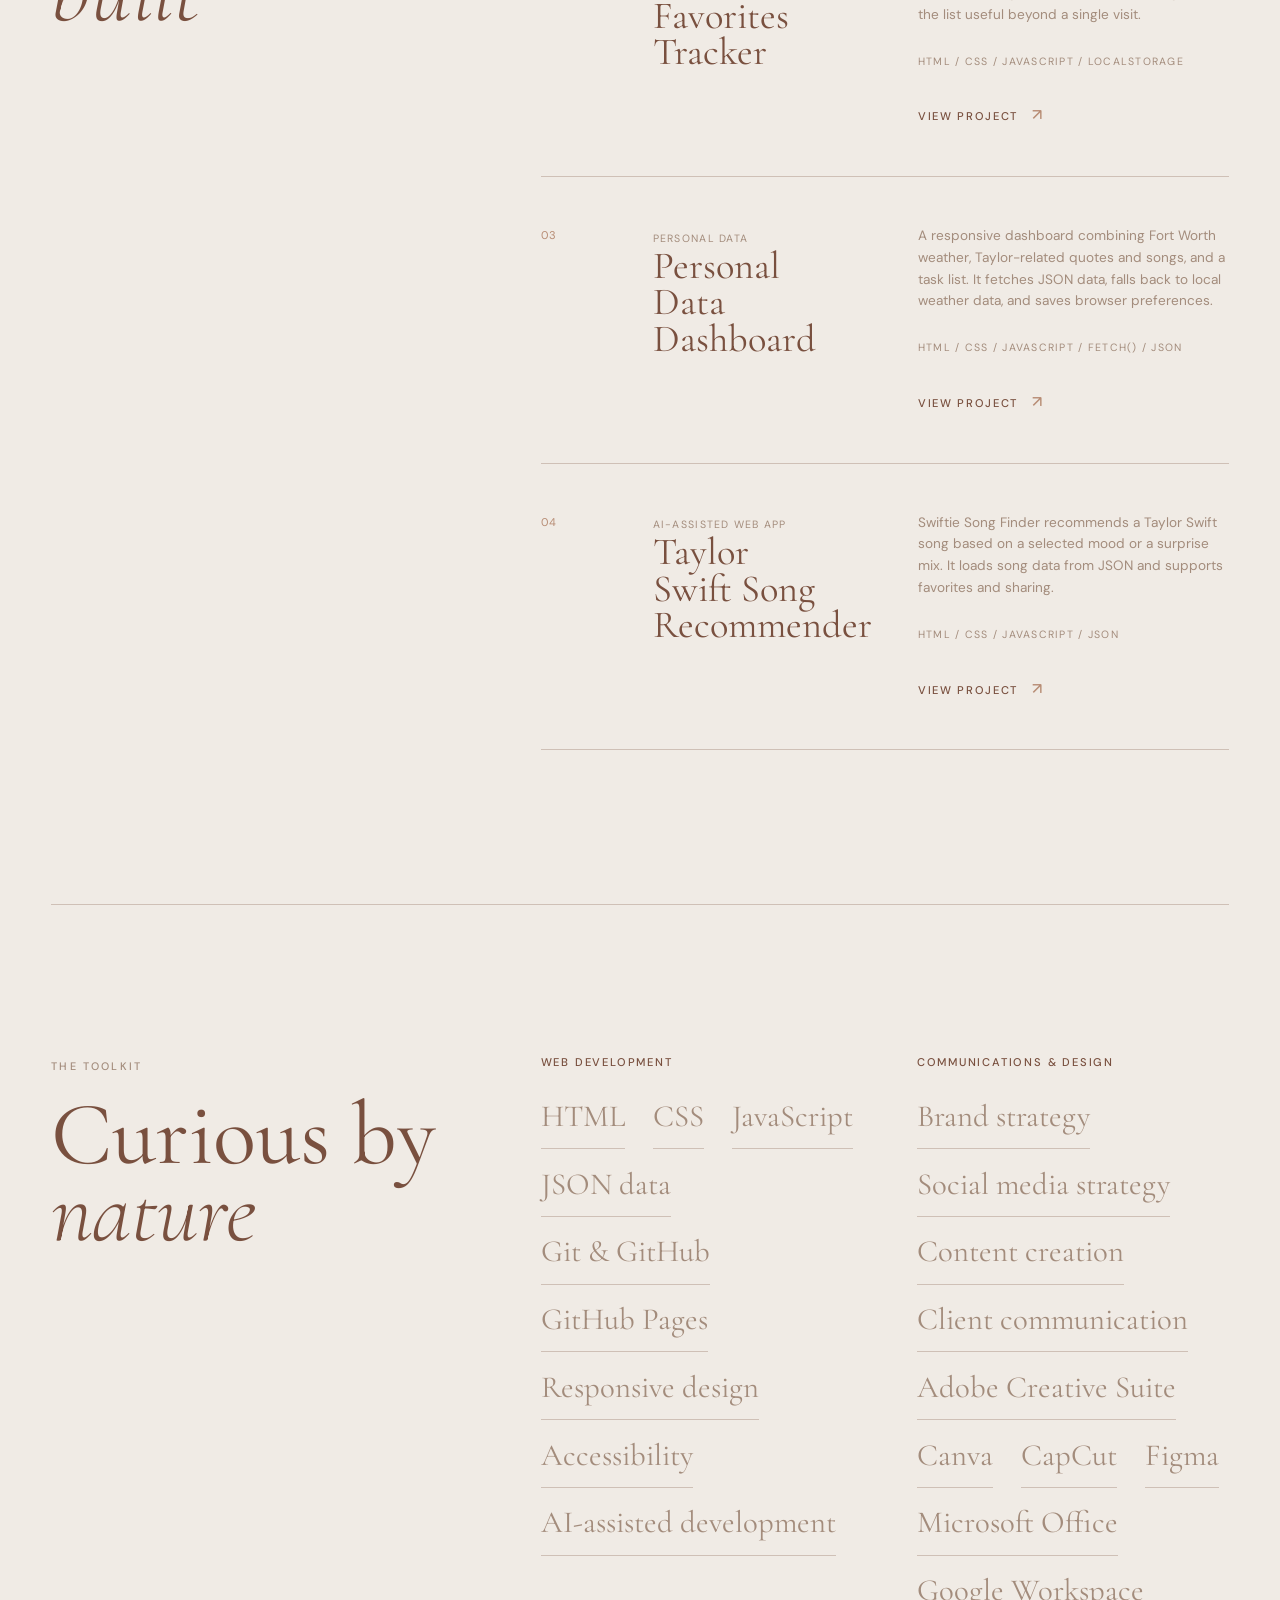
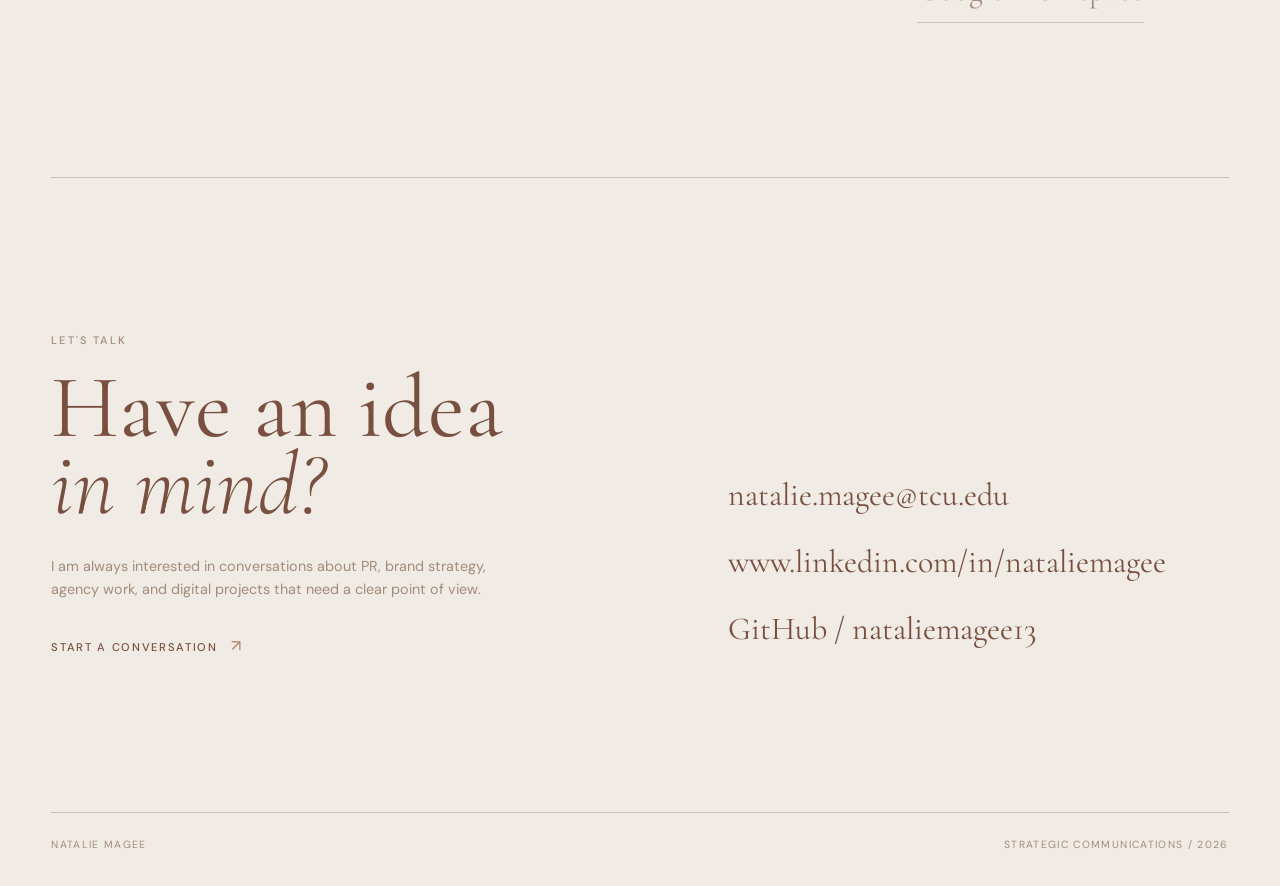
==== commit 29ad3cce: "changing my portfolio" ====
--- a/index.html
+++ b/index.html
@@ -15,7 +15,10 @@
             <a href="#home">Home</a>
             <a href="#about">About</a>
             <a href="#experience">Experience</a>
+            <a href="#leadership">Leadership</a>
+            <a href="#education">Education</a>
             <a href="#work">Work</a>
+            <a href="#skills">Skills</a>
             <a href="#contact">Contact</a>
         </nav>
     </header>
@@ -44,9 +47,9 @@
                     <img src="images/WUA_Uni_Portrait_Edit-4.jpg" alt="Portrait of Natalie Magee outdoors" width="4000" height="2668" loading="lazy">
                 </div>
                 <div class="about-copy">
-                    <p class="lead">I am a Strategic Communications major at TCU with a minor in Digital Culture and Data Analytics, graduating in December 2026.</p>
-                    <p>I am interested in PR, brand strategy, and agency work, especially where a strong story needs both a thoughtful plan and a practical way to reach people. This course taught me how to build and deploy my own web apps, adding a hands-on layer to the way I already think about communication.</p>
-                    <p>The through line is simple: I like finding the clearest, most human version of an idea, then making it useful.</p>
+                    <p class="lead">I am a Strategic Communications major with a minor in Digital Culture and Data Analytics at TCU's Bob Schieffer College of Communication, graduating in December 2026.</p>
+                    <p>I work in account management at White Unicorn Agency in Dallas and am pursuing a career in PR, brand strategy, and agency work.</p>
+                    <p>This course taught me to build and deploy my own web apps, so I can bring both the strategy and the technical side to digital projects.</p>
                 </div>
             </div>
         </section>
@@ -61,17 +64,106 @@
                     <p class="item-number">01</p>
                     <div>
                         <h3>White Unicorn Agency</h3>
-                        <p class="item-role">Account / Marketing &amp; Operations Intern</p>
-                    </div>
-                    <p class="item-description">Supported account management and client communication, built decks, ran discovery questionnaires, and contributed to brand strategy, social, and partnership ideas for Dallas-area brands.</p>
-                </article>
-                <article class="experience-item">
-                    <p class="item-number">02</p>
-                    <div>
-                        <h3>Chi Omega, TCU</h3>
-                        <p class="item-role">Director of Marketing / Social Media</p>
-                    </div>
-                    <p class="item-description">Created organized campaigns and social content for a large chapter, with a focus on clear, cohesive communication during recruitment.</p>
+                        <p class="item-role">Account Management / Dallas, TX / May 2026 to Present</p>
+                    </div>
+                    <ul class="item-description">
+                        <li>Support client communication and account work for Dallas brands.</li>
+                        <li>Led outreach for the "Shoot Your Shot" spec shoot initiative for brands including Shug's Bagels, Mantle, and Hotel ZaZa.</li>
+                        <li>Create client decks, discovery questionnaires, and proposals.</li>
+                    </ul>
+                </article>
+                <article class="experience-item">
+                    <p class="item-number">02</p>
+                    <div>
+                        <h3>City Boots</h3>
+                        <p class="item-role">Marketing &amp; Operations Intern / Fort Worth, TX / September 2025 to May 2026</p>
+                    </div>
+                    <ul class="item-description">
+                        <li>Analyzed customer behavior and sales trends to support marketing strategy.</li>
+                        <li>Supported campaigns across social, email, and in-store channels.</li>
+                        <li>Helped develop product launches and brand materials.</li>
+                    </ul>
+                </article>
+                <article class="experience-item">
+                    <p class="item-number">03</p>
+                    <div>
+                        <h3>Jill Rae Interior Design</h3>
+                        <p class="item-role">Design Intern / Ridgefield, CT / May 2023 to June 2023</p>
+                    </div>
+                    <ul class="item-description">
+                        <li>Assisted with concept development and mood boards.</li>
+                        <li>Supported client presentations and design preparation.</li>
+                    </ul>
+                </article>
+            </div>
+        </section>
+
+        <section id="leadership" class="editorial-section leadership-section" aria-labelledby="leadership-heading">
+            <div class="section-intro reveal">
+                <p class="section-label">Leadership &amp; involvement</p>
+                <h2 id="leadership-heading">Leading with<br><em>intention</em></h2>
+            </div>
+            <div class="experience-list reveal reveal-delay-one">
+                <article class="experience-item">
+                    <p class="item-number">01</p>
+                    <div>
+                        <h3>Chi Omega, Rho Epsilon Chapter</h3>
+                        <p class="item-role">Marketing Director / December 2025 to Present</p>
+                    </div>
+                    <ul class="item-description">
+                        <li>Oversee chapter marketing, brand, and communications.</li>
+                        <li>Direct strategy across social media, campus events, and digital campaigns.</li>
+                    </ul>
+                </article>
+                <article class="experience-item">
+                    <p class="item-number">02</p>
+                    <div>
+                        <h3>Chi Omega</h3>
+                        <p class="item-role">Public Relations &amp; Social Media Coordinator / December 2024 to December 2025</p>
+                    </div>
+                    <ul class="item-description">
+                        <li>Managed content calendars and designed branded graphics in Canva and CapCut.</li>
+                    </ul>
+                </article>
+                <article class="experience-item">
+                    <p class="item-number">03</p>
+                    <div>
+                        <h3>Chi Omega Design Team</h3>
+                        <p class="item-role">August 2023 to Present</p>
+                    </div>
+                    <p class="item-description">Contribute to visual communication and branded creative for chapter initiatives.</p>
+                </article>
+                <article class="experience-item">
+                    <p class="item-number">04</p>
+                    <div>
+                        <h3>Campus Involvement</h3>
+                        <p class="item-role">Additional organizations</p>
+                    </div>
+                    <p class="item-description">PRSSA / Make-A-Wish Foundation / Letters of Love Club</p>
+                </article>
+            </div>
+        </section>
+
+        <section id="education" class="editorial-section education-section" aria-labelledby="education-heading">
+            <div class="section-intro reveal">
+                <p class="section-label">Education</p>
+                <h2 id="education-heading">Always<br><em>learning</em></h2>
+            </div>
+            <div class="education-list reveal reveal-delay-one">
+                <article class="education-item">
+                    <p class="item-number">01</p>
+                    <div>
+                        <h3>Texas Christian University</h3>
+                        <p class="item-role">Bob Schieffer College of Communication / December 2026</p>
+                        <p class="education-description">B.S. Strategic Communications, minor in Digital Culture and Data Analytics. Dean's List, multiple semesters.</p>
+                    </div>
+                </article>
+                <article class="education-item">
+                    <p class="item-number">02</p>
+                    <div>
+                        <h3>American University of Rome</h3>
+                        <p class="item-role">Study Abroad / Summer 2025</p>
+                    </div>
                 </article>
             </div>
         </section>
@@ -125,22 +217,42 @@
             </div>
         </section>
 
-        <section class="editorial-section skills-section" aria-labelledby="skills-heading">
+        <section id="skills" class="editorial-section skills-section" aria-labelledby="skills-heading">
             <div class="section-intro reveal">
                 <p class="section-label">The toolkit</p>
                 <h2 id="skills-heading">Curious by<br><em>nature</em></h2>
             </div>
-            <ul class="skills-list reveal reveal-delay-one">
-                <li>HTML</li>
-                <li>CSS</li>
-                <li>JavaScript</li>
-                <li>JSON data</li>
-                <li>Git &amp; GitHub</li>
-                <li>GitHub Pages</li>
-                <li>Responsive design</li>
-                <li>Accessibility</li>
-                <li>AI-assisted development</li>
-            </ul>
+            <div class="skills-groups reveal reveal-delay-one">
+                <div class="skills-group">
+                    <h3>Web Development</h3>
+                    <ul class="skills-list">
+                        <li>HTML</li>
+                        <li>CSS</li>
+                        <li>JavaScript</li>
+                        <li>JSON data</li>
+                        <li>Git &amp; GitHub</li>
+                        <li>GitHub Pages</li>
+                        <li>Responsive design</li>
+                        <li>Accessibility</li>
+                        <li>AI-assisted development</li>
+                    </ul>
+                </div>
+                <div class="skills-group">
+                    <h3>Communications &amp; Design</h3>
+                    <ul class="skills-list">
+                        <li>Brand strategy</li>
+                        <li>Social media strategy</li>
+                        <li>Content creation</li>
+                        <li>Client communication</li>
+                        <li>Adobe Creative Suite</li>
+                        <li>Canva</li>
+                        <li>CapCut</li>
+                        <li>Figma</li>
+                        <li>Microsoft Office</li>
+                        <li>Google Workspace</li>
+                    </ul>
+                </div>
+            </div>
         </section>
 
         <section id="contact" class="contact-section" aria-labelledby="contact-heading">
--- a/css/portfolio.css
+++ b/css/portfolio.css
@@ -131,7 +131,7 @@
 }
 .editorial-section { display: grid; grid-template-columns: minmax(14rem, .72fr) minmax(0, 1.28fr); gap: clamp(2.5rem, 8vw, 9rem); border-top: 1px solid var(--hairline); }
 .section-intro h2, .contact-copy h2 { font-size: clamp(3.5rem, 7vw, 7rem); }
-.about-content { display: grid; grid-template-columns: minmax(12rem, .75fr) minmax(15rem, 1fr); gap: clamp(2rem, 5vw, 5rem); align-items: end; }
+.about-content { display: grid; grid-template-columns: minmax(12rem, 1.05fr) minmax(15rem, .95fr); gap: clamp(2rem, 5vw, 5rem); align-items: end; }
 .about-image { background: var(--beige); }
 .about-image img { width: 100%; height: auto; filter: saturate(.72); }
 .about-copy { padding-bottom: .5rem; }
@@ -145,6 +145,8 @@
 .experience-item h3, .work-item h3 { font-size: clamp(1.8rem, 3vw, 2.7rem); line-height: .95; }
 .item-role, .work-type, .work-tools { margin: .6rem 0 0; color: var(--taupe); font-size: .66rem; letter-spacing: .12em; text-transform: uppercase; }
 .item-description, .work-main > p:not(.work-type):not(.work-tools) { margin: 0; color: var(--taupe); font-size: .85rem; }
+.item-description li + li { margin-top: .45rem; }
+.experience-item ul.item-description { padding-left: 1.1rem; }
 .work-item { grid-template-columns: 3rem minmax(0, 1fr); gap: clamp(1.5rem, 5vw, 5rem); padding: 3rem 0; }
 .work-main { display: grid; grid-template-columns: minmax(12rem, .75fr) minmax(15rem, 1fr); column-gap: 2rem; align-items: start; }
 .work-main .work-type { grid-column: 1; grid-row: 1; margin: .35rem 0 0; }
@@ -153,6 +155,13 @@
 .work-main .work-tools { grid-column: 2; grid-row: 3; margin-top: 1.5rem; }
 .work-main .text-link { grid-column: 2; grid-row: 4; margin-top: 2rem; }
 
+.education-list { border-top: 1px solid var(--hairline); }
+.education-item { display: grid; grid-template-columns: 3rem minmax(0, 1fr); gap: 1.5rem; padding: 2rem 0; border-bottom: 1px solid var(--hairline); }
+.education-item h3 { font-size: clamp(1.8rem, 3vw, 2.7rem); line-height: .95; }
+.education-description { max-width: 42rem; margin: 1rem 0 0; color: var(--taupe); font-size: .85rem; }
+
+.skills-groups { display: grid; grid-template-columns: repeat(2, minmax(0, 1fr)); gap: clamp(2rem, 5vw, 5rem); }
+.skills-group h3 { margin-bottom: 1.5rem; color: var(--chocolate); font-family: var(--sans); font-size: .7rem; font-weight: 500; letter-spacing: .16em; text-transform: uppercase; }
 .skills-list { display: flex; flex-wrap: wrap; align-content: start; gap: .65rem 1.75rem; margin: 0; padding: 0; list-style: none; }
 .skills-list li { padding-bottom: .45rem; border-bottom: 1px solid var(--hairline); color: var(--taupe); font-family: var(--display); font-size: clamp(1.35rem, 2.4vw, 2.2rem); }
 .contact-section { display: grid; grid-template-columns: minmax(0, 1.1fr) minmax(14rem, .9fr); gap: 4rem; border-top: 1px solid var(--hairline); }
@@ -184,17 +193,19 @@
     .about-content { grid-template-columns: minmax(10rem, .8fr) minmax(0, 1fr); gap: 1.5rem; }
     .experience-item { grid-template-columns: 2rem 1fr; gap: 1rem; }
     .experience-item .item-description { grid-column: 2; }
+    .education-item { grid-template-columns: 2rem 1fr; gap: 1rem; }
     .work-item { grid-template-columns: 2rem 1fr; gap: 1rem; }
     .work-main { display: block; }
     .work-main h3 { max-width: none; margin: .75rem 0 1.25rem; }
     .work-main .work-tools { margin-top: 1.25rem; }
     .work-main .text-link { margin-top: 1.5rem; }
     .contact-section { gap: 2rem; }
+    .skills-groups { grid-template-columns: 1fr; gap: 3rem; }
 }
 @media (max-width: 480px) {
     .site-header { padding-top: 1.25rem; }
     .site-nav { justify-content: flex-start; }
     .about-content { grid-template-columns: 1fr; }
-    .about-image { width: 72%; }
+    .about-image { width: 100%; }
     .site-footer { align-items: flex-start; flex-direction: column; }
 }
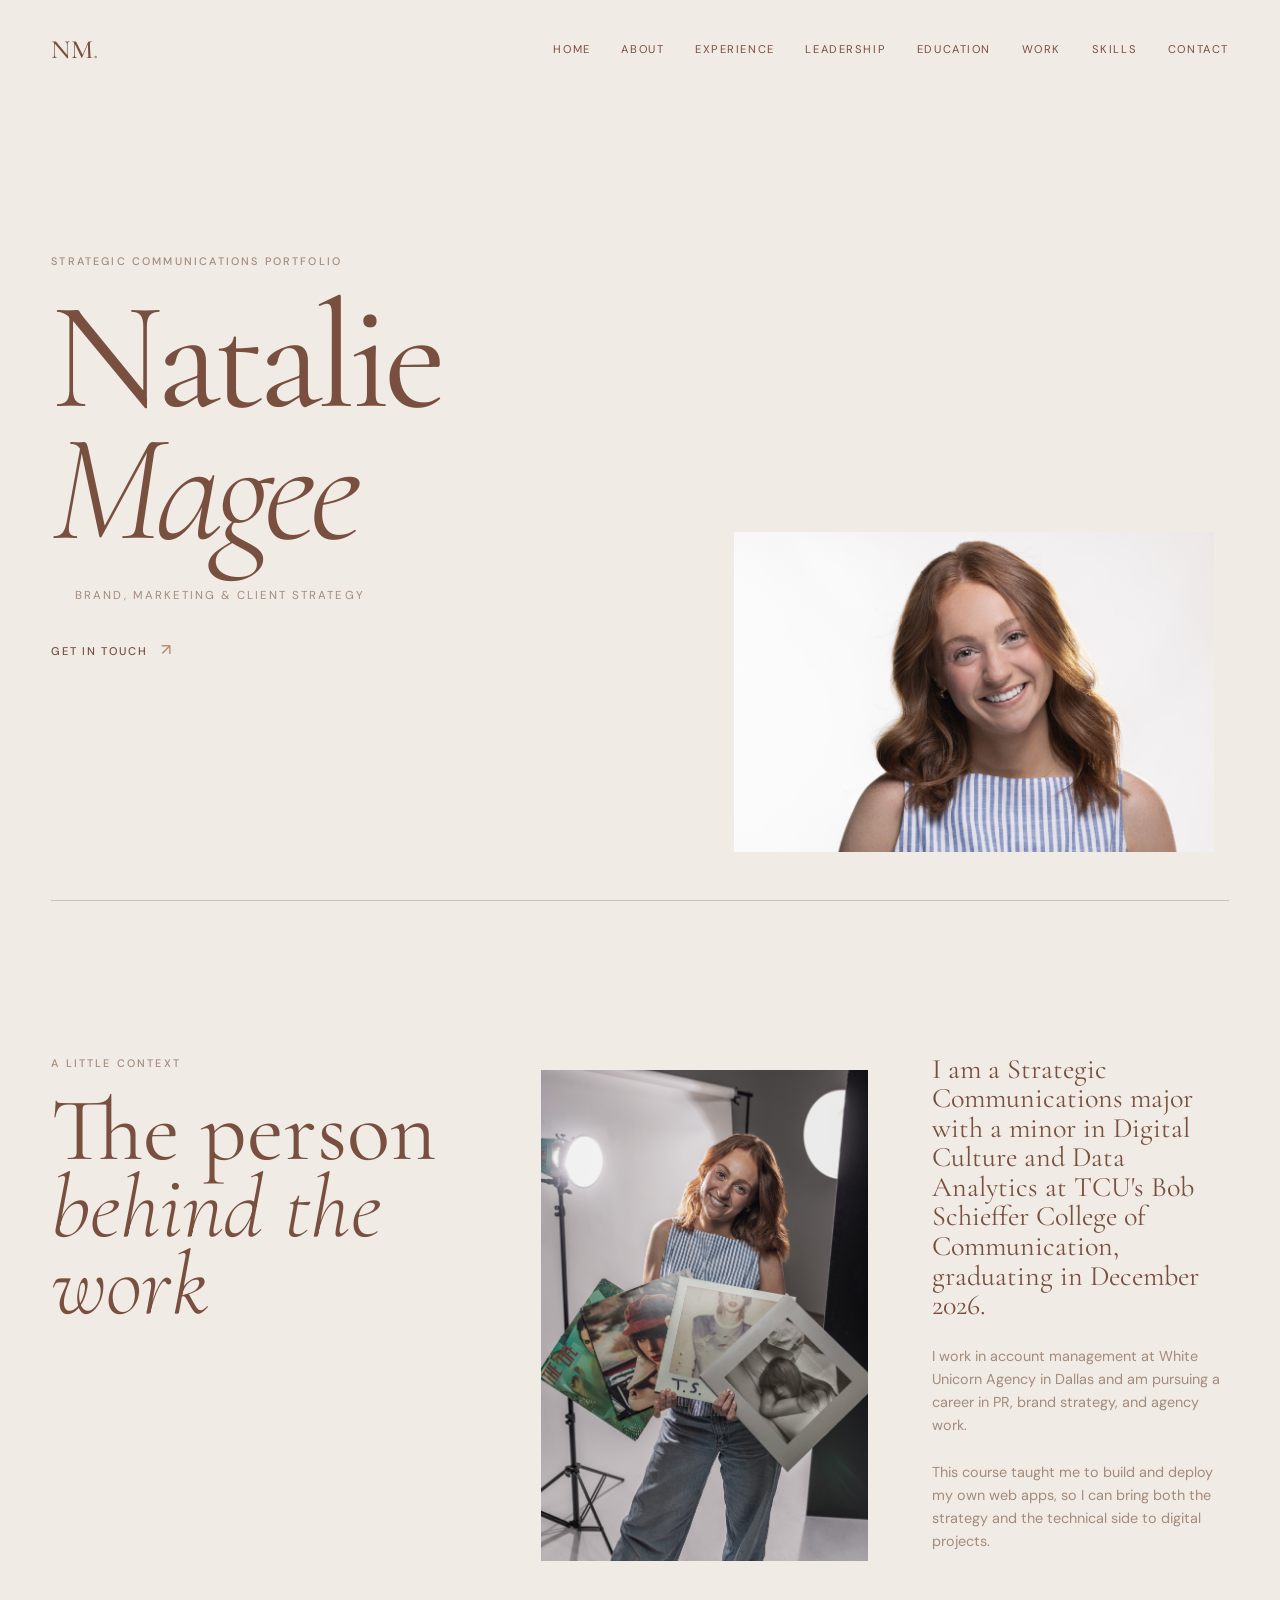
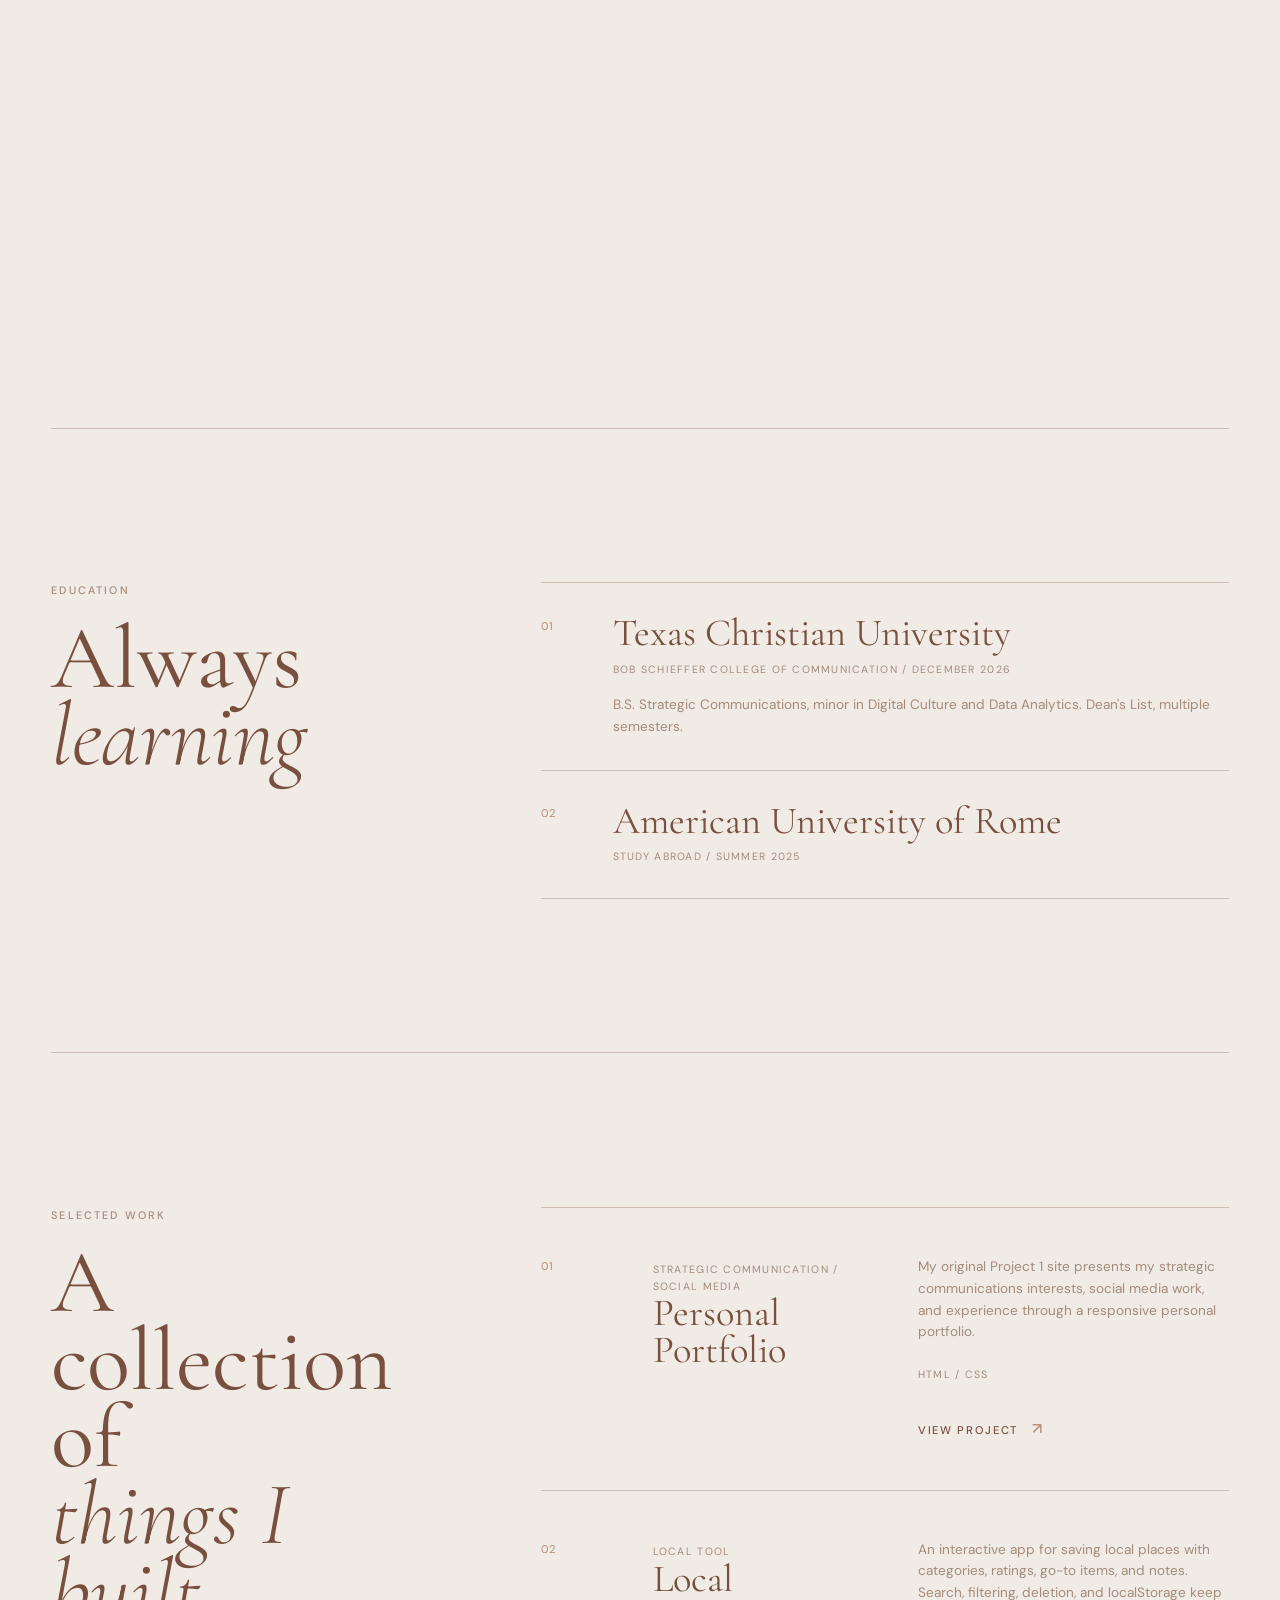
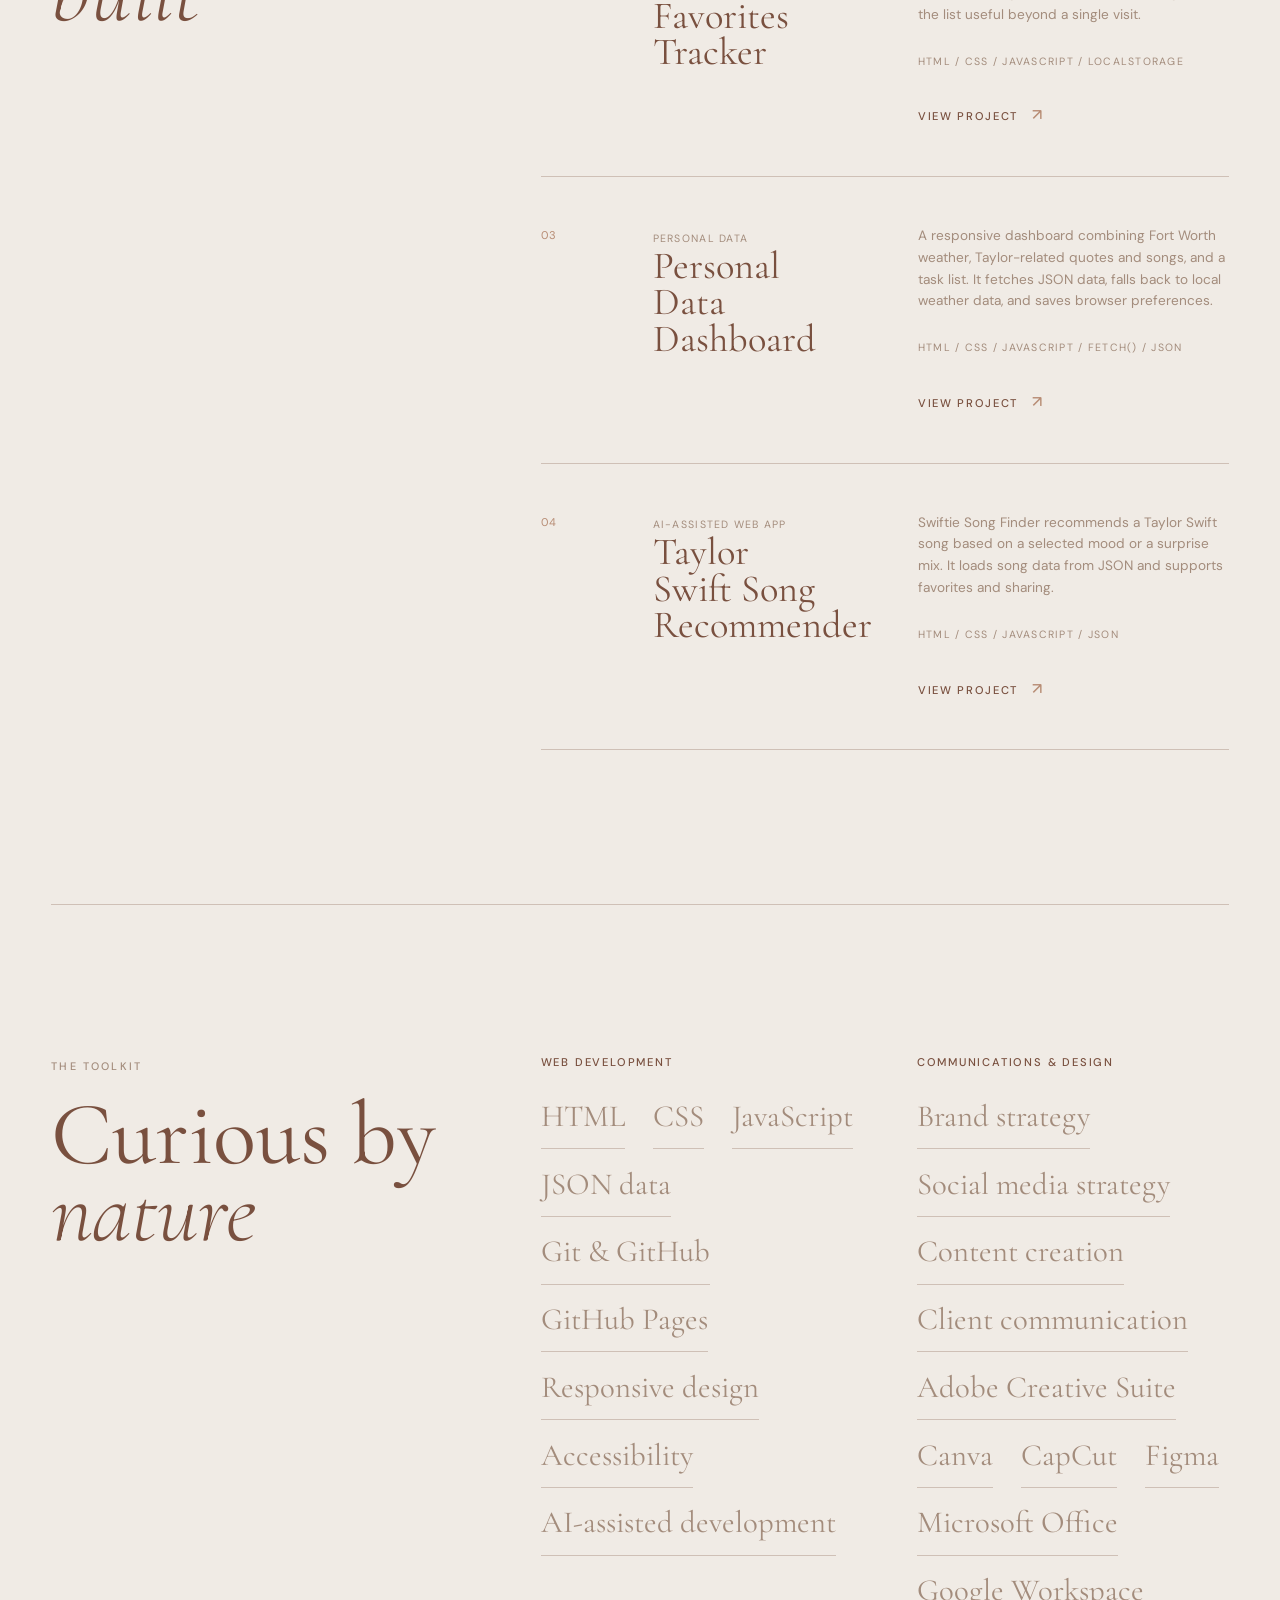
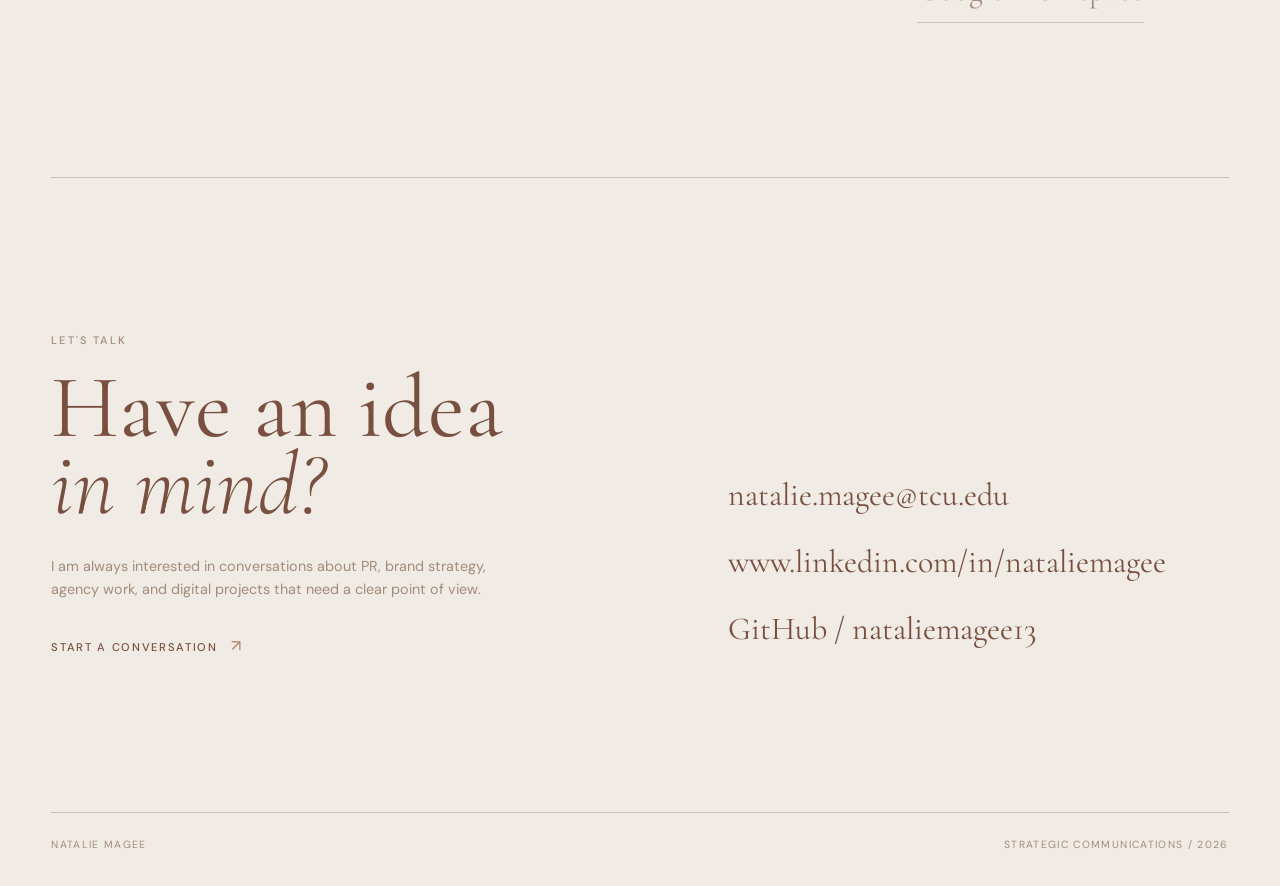
==== commit 40135859: "fixing photos and sizing" ====
--- a/index.html
+++ b/index.html
@@ -32,9 +32,8 @@
                 <a class="text-link" href="#contact">Get in touch <span aria-hidden="true">↗</span></a>
             </div>
             <div class="hero-portrait reveal reveal-delay-one">
-                <img src="images/WUA_Uni_Portrait_Edit-8.jpg" alt="Natalie Magee in a neutral blazer" width="2668" height="4000">
-            </div>
-            <p class="hero-index" aria-hidden="true">01 <span>/</span> 04</p>
+                <img src="images/WUA_Uni_Portrait_Edit-4.jpg" alt="Portrait of Natalie Magee outdoors" width="4000" height="2668">
+            </div>
         </section>
 
         <section id="about" class="editorial-section about-section" aria-labelledby="about-heading">
@@ -44,7 +43,7 @@
             </div>
             <div class="about-content reveal reveal-delay-one">
                 <div class="about-image">
-                    <img src="images/WUA_Uni_Portrait_Edit-4.jpg" alt="Portrait of Natalie Magee outdoors" width="4000" height="2668" loading="lazy">
+                    <img src="images/WUA_Uni_Portrait_Edit-8.jpg" alt="Natalie Magee in a neutral blazer" width="2668" height="4000" loading="lazy">
                 </div>
                 <div class="about-copy">
                     <p class="lead">I am a Strategic Communications major with a minor in Digital Culture and Data Analytics at TCU's Bob Schieffer College of Communication, graduating in December 2026.</p>
--- a/css/portfolio.css
+++ b/css/portfolio.css
@@ -118,11 +118,8 @@
 }
 .text-link span { display: inline-block; margin-left: .55rem; color: var(--terracotta); font-size: 1rem; transition: transform .35s ease; }
 .text-link:hover span { transform: translate(3px, -3px); }
-.hero-portrait { align-self: end; justify-self: center; width: min(100%, 34rem); height: min(77vh, 48rem); overflow: hidden; }
+.hero-portrait { align-self: end; justify-self: center; width: min(100%, 30rem); aspect-ratio: 4000 / 2668; overflow: hidden; }
 .hero-portrait img { width: 100%; height: 100%; object-fit: cover; object-position: center 16%; filter: saturate(.74); }
-.hero-index { position: absolute; right: 0; bottom: 2.2rem; margin: 0; color: var(--taupe); font-size: .65rem; letter-spacing: .12em; }
-.hero-index span { margin: 0 .35rem; color: var(--terracotta); }
-
 .editorial-section,
 .contact-section {
     width: min(100% - (var(--gutter) * 2), var(--page-width));
@@ -187,8 +184,7 @@
     .hero-copy { padding-bottom: 0; }
     h1 { font-size: clamp(4.5rem, 20vw, 7rem); }
     .hero-subtitle { margin-left: 0; }
-    .hero-portrait { width: min(100%, 28rem); height: auto; aspect-ratio: 2668 / 4000; justify-self: end; }
-    .hero-index { right: auto; bottom: 1.5rem; left: 0; }
+    .hero-portrait { width: min(100%, 28rem); aspect-ratio: 4000 / 2668; justify-self: end; }
     .editorial-section, .contact-section { grid-template-columns: 1fr; gap: 3rem; padding: 6rem 0; }
     .about-content { grid-template-columns: minmax(10rem, .8fr) minmax(0, 1fr); gap: 1.5rem; }
     .experience-item { grid-template-columns: 2rem 1fr; gap: 1rem; }
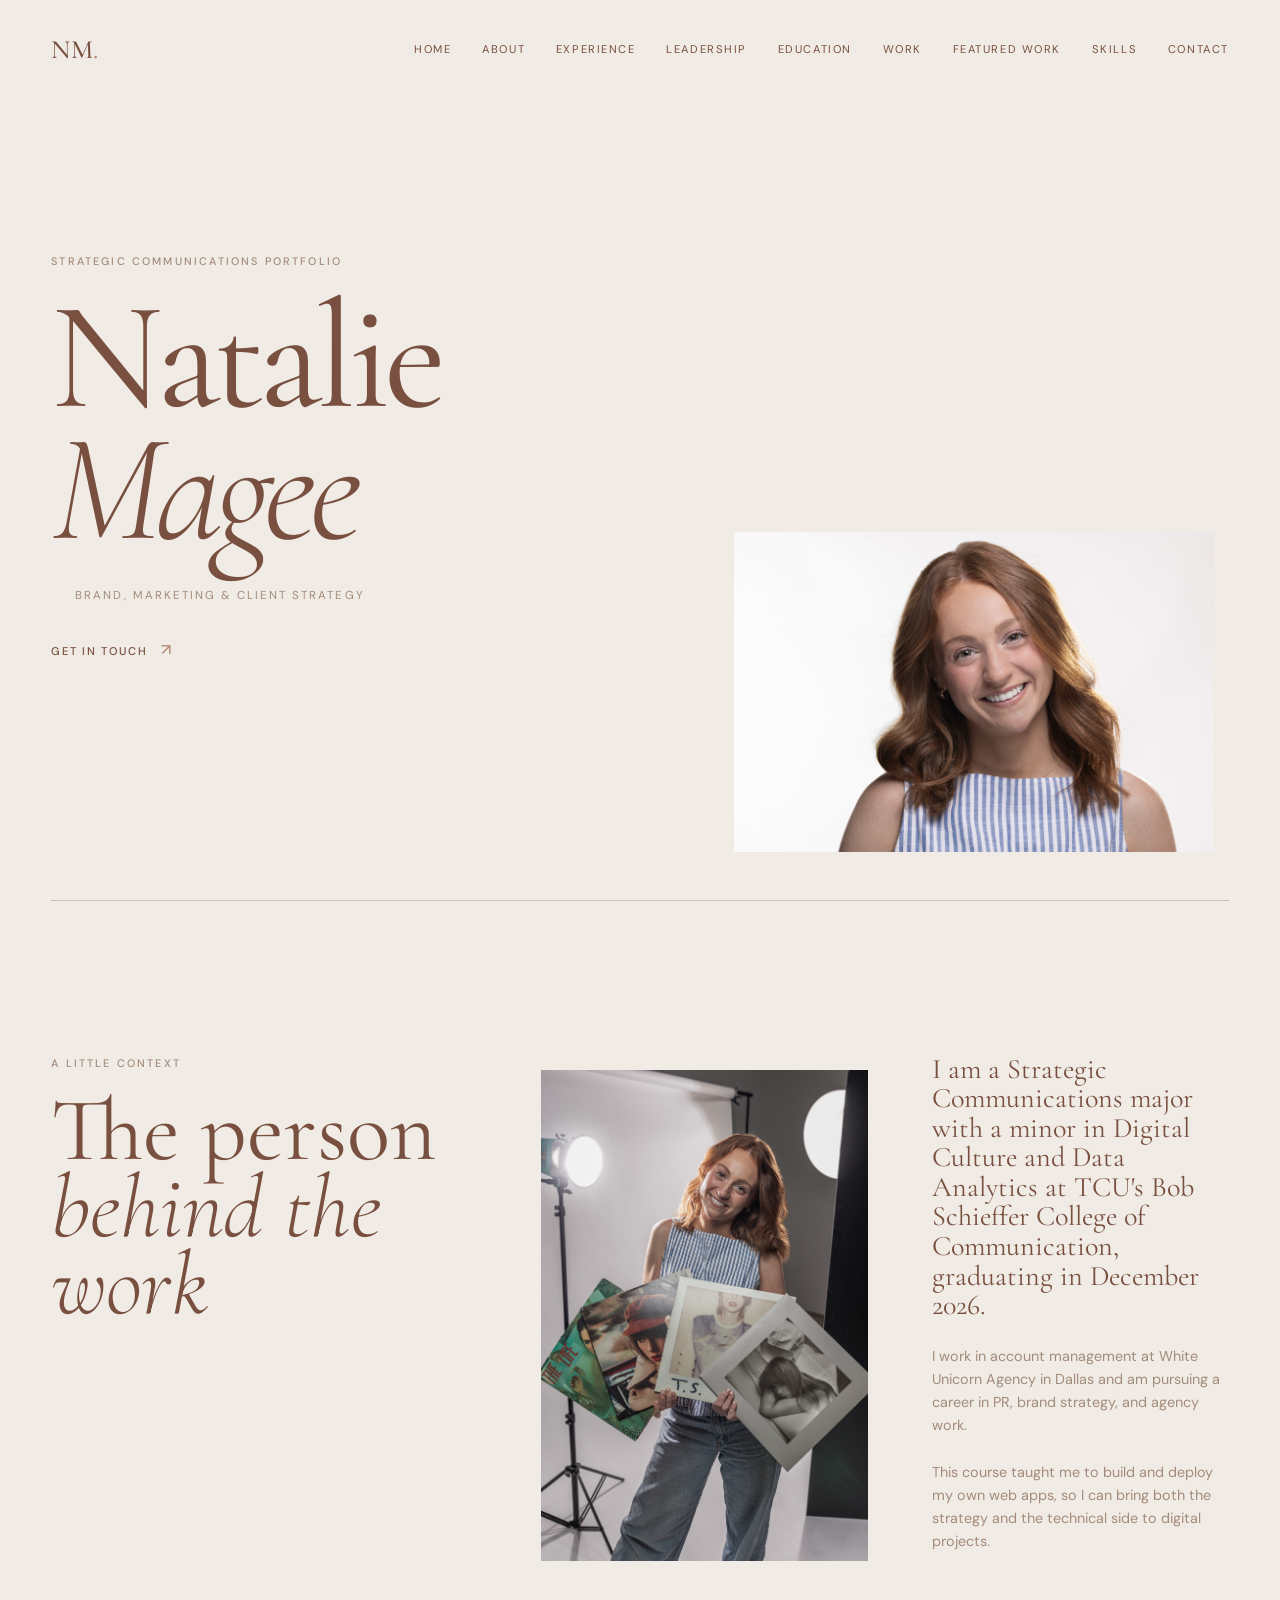
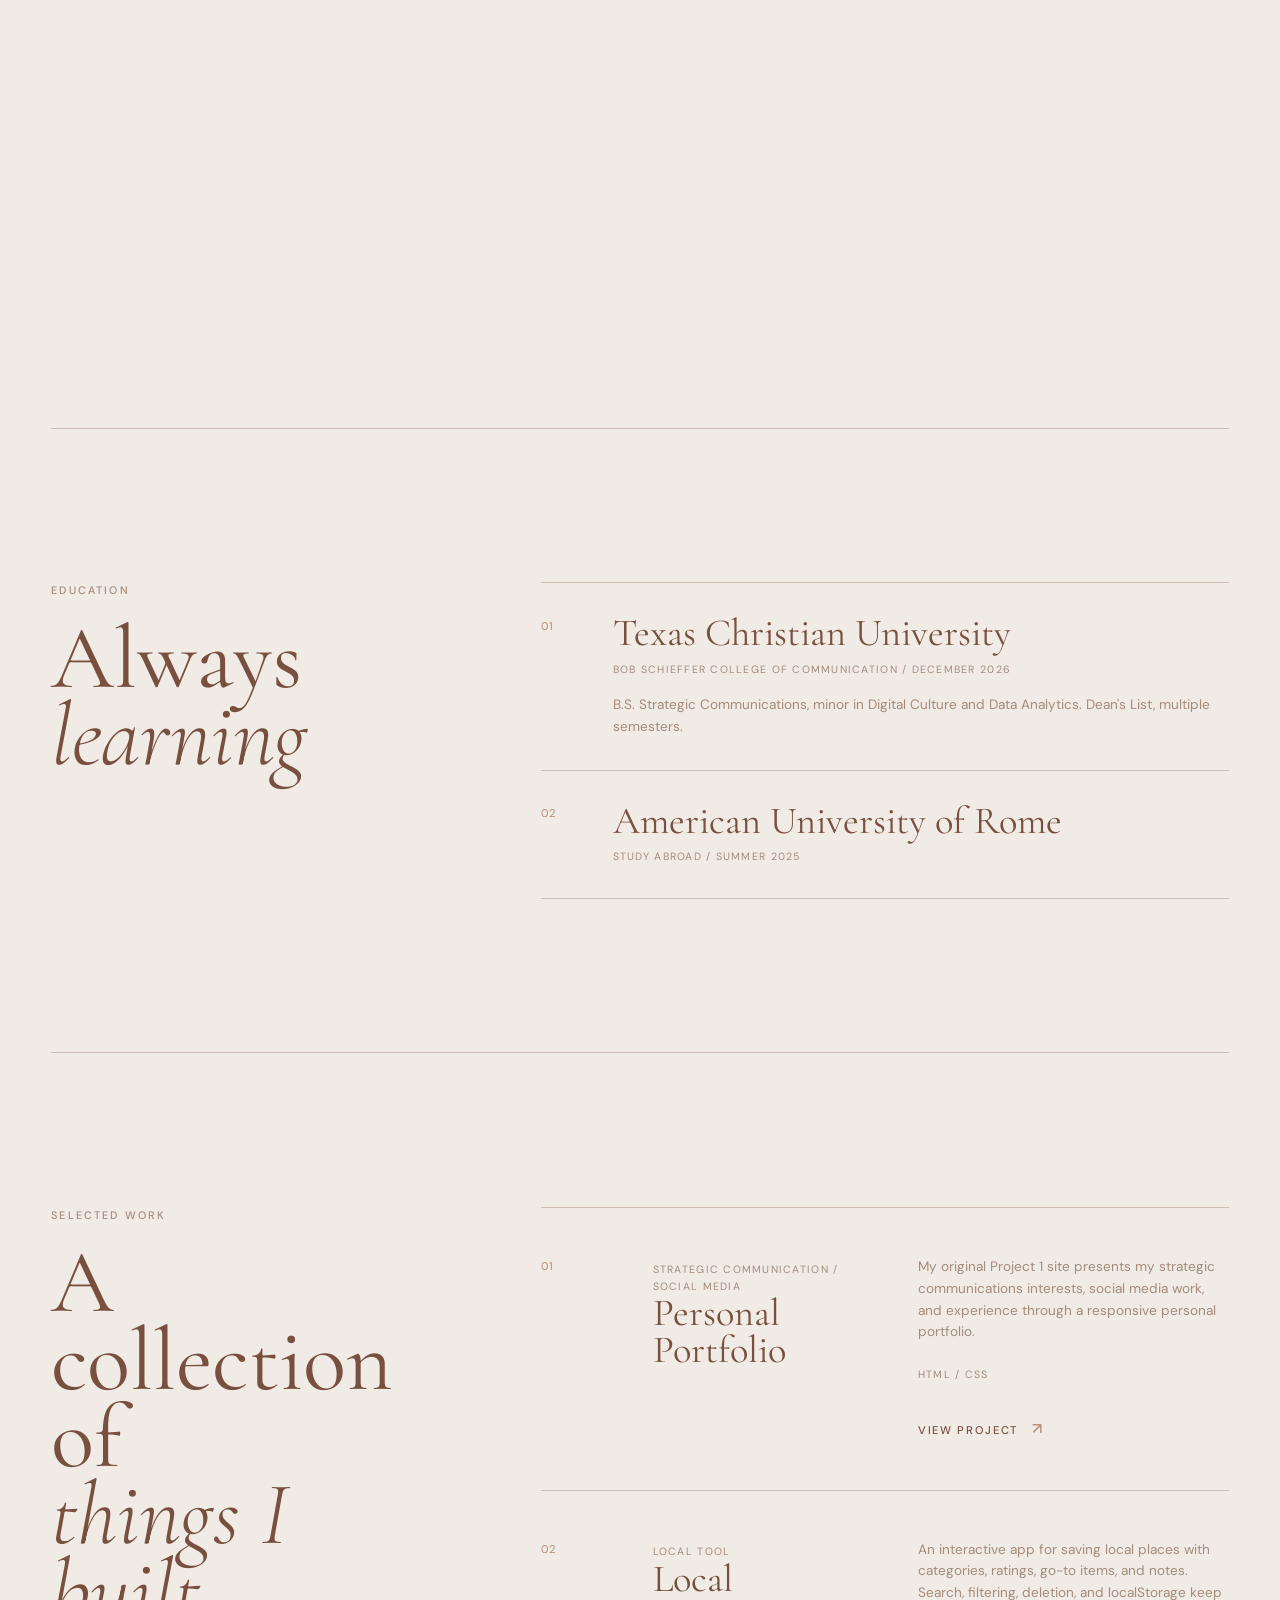
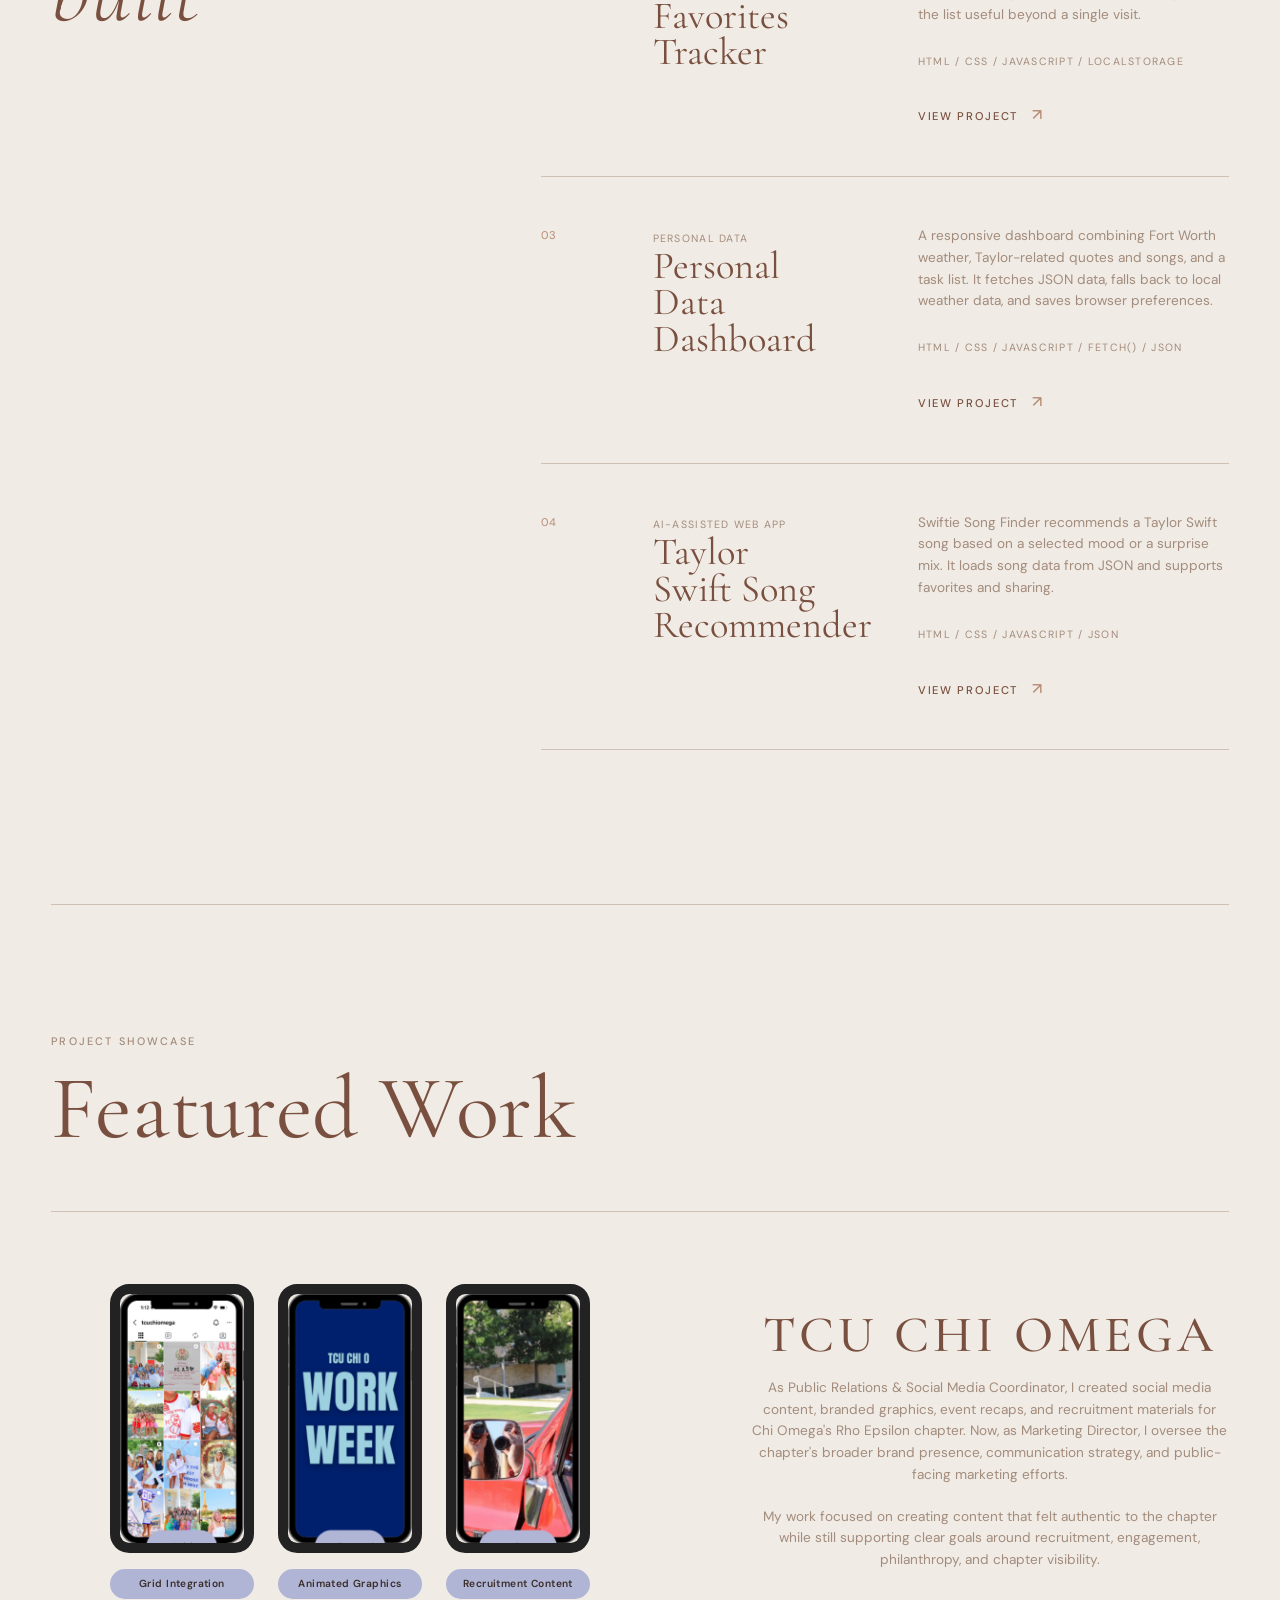
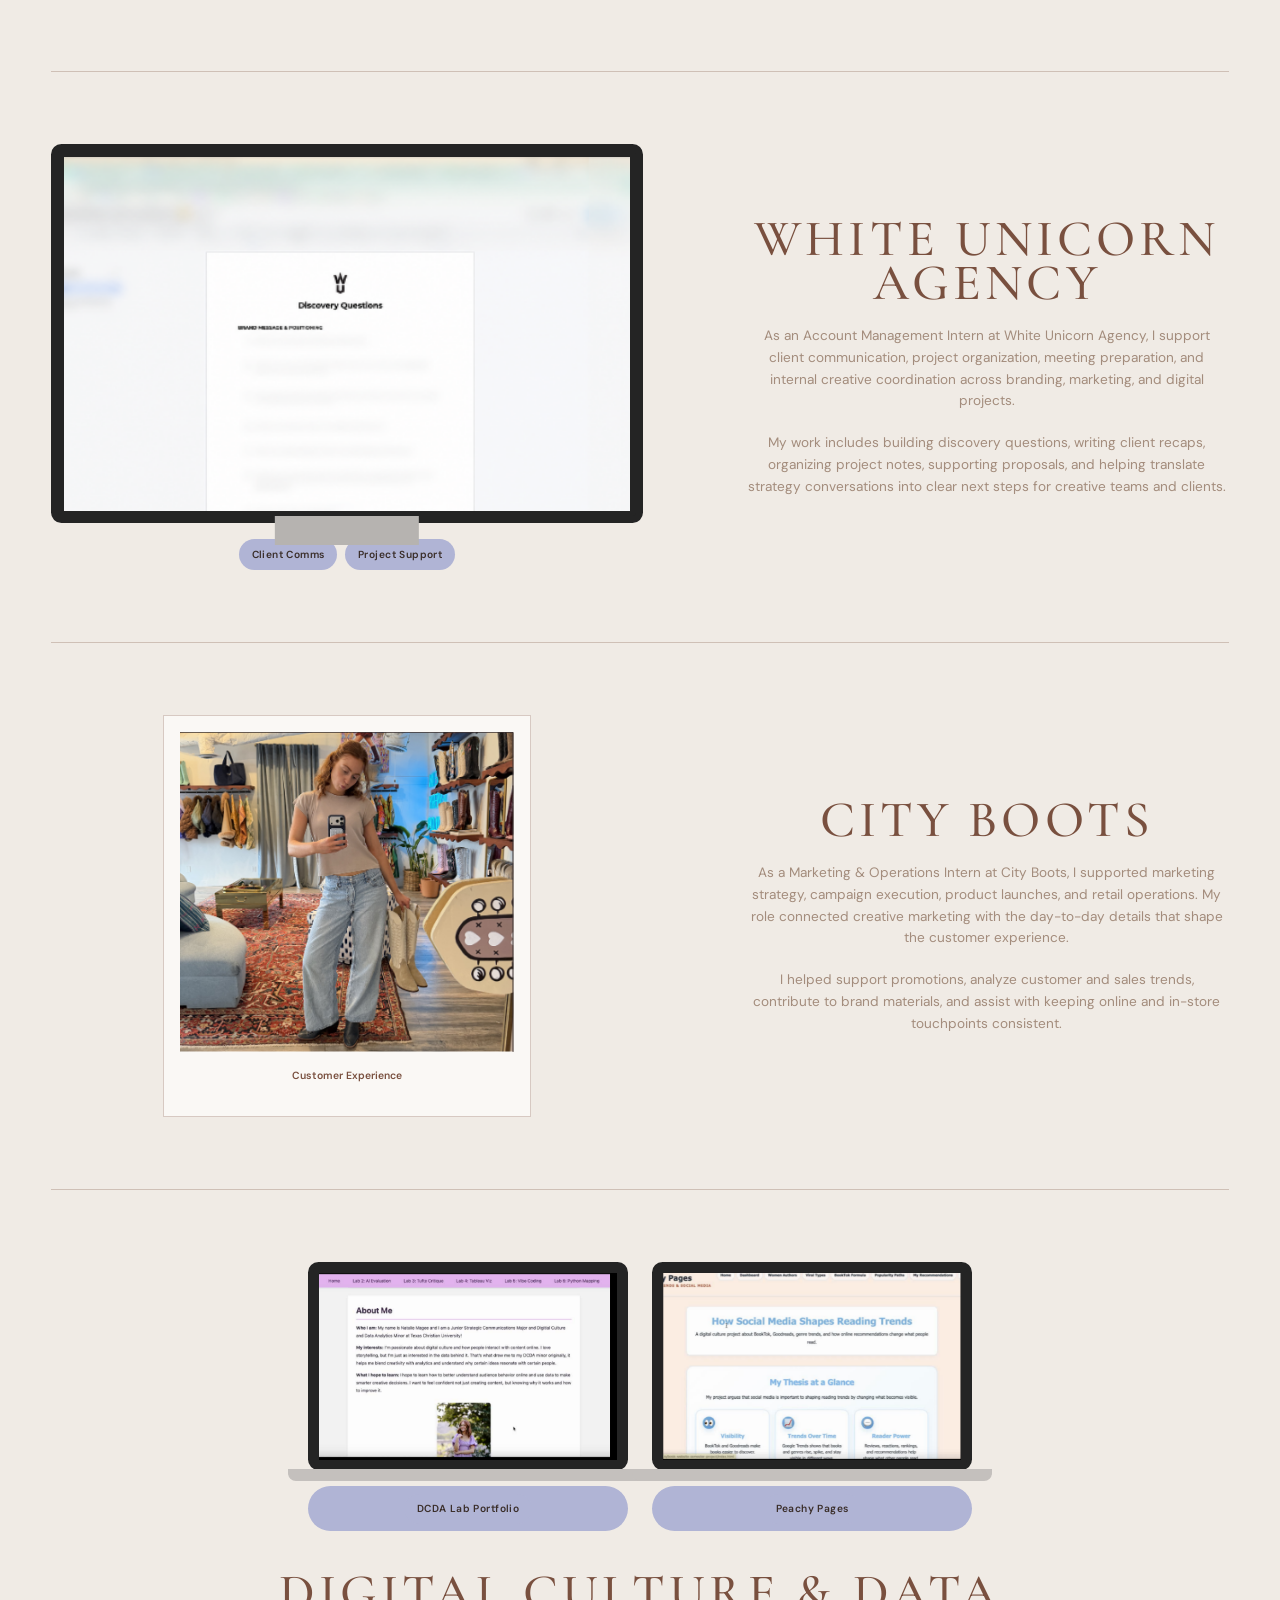
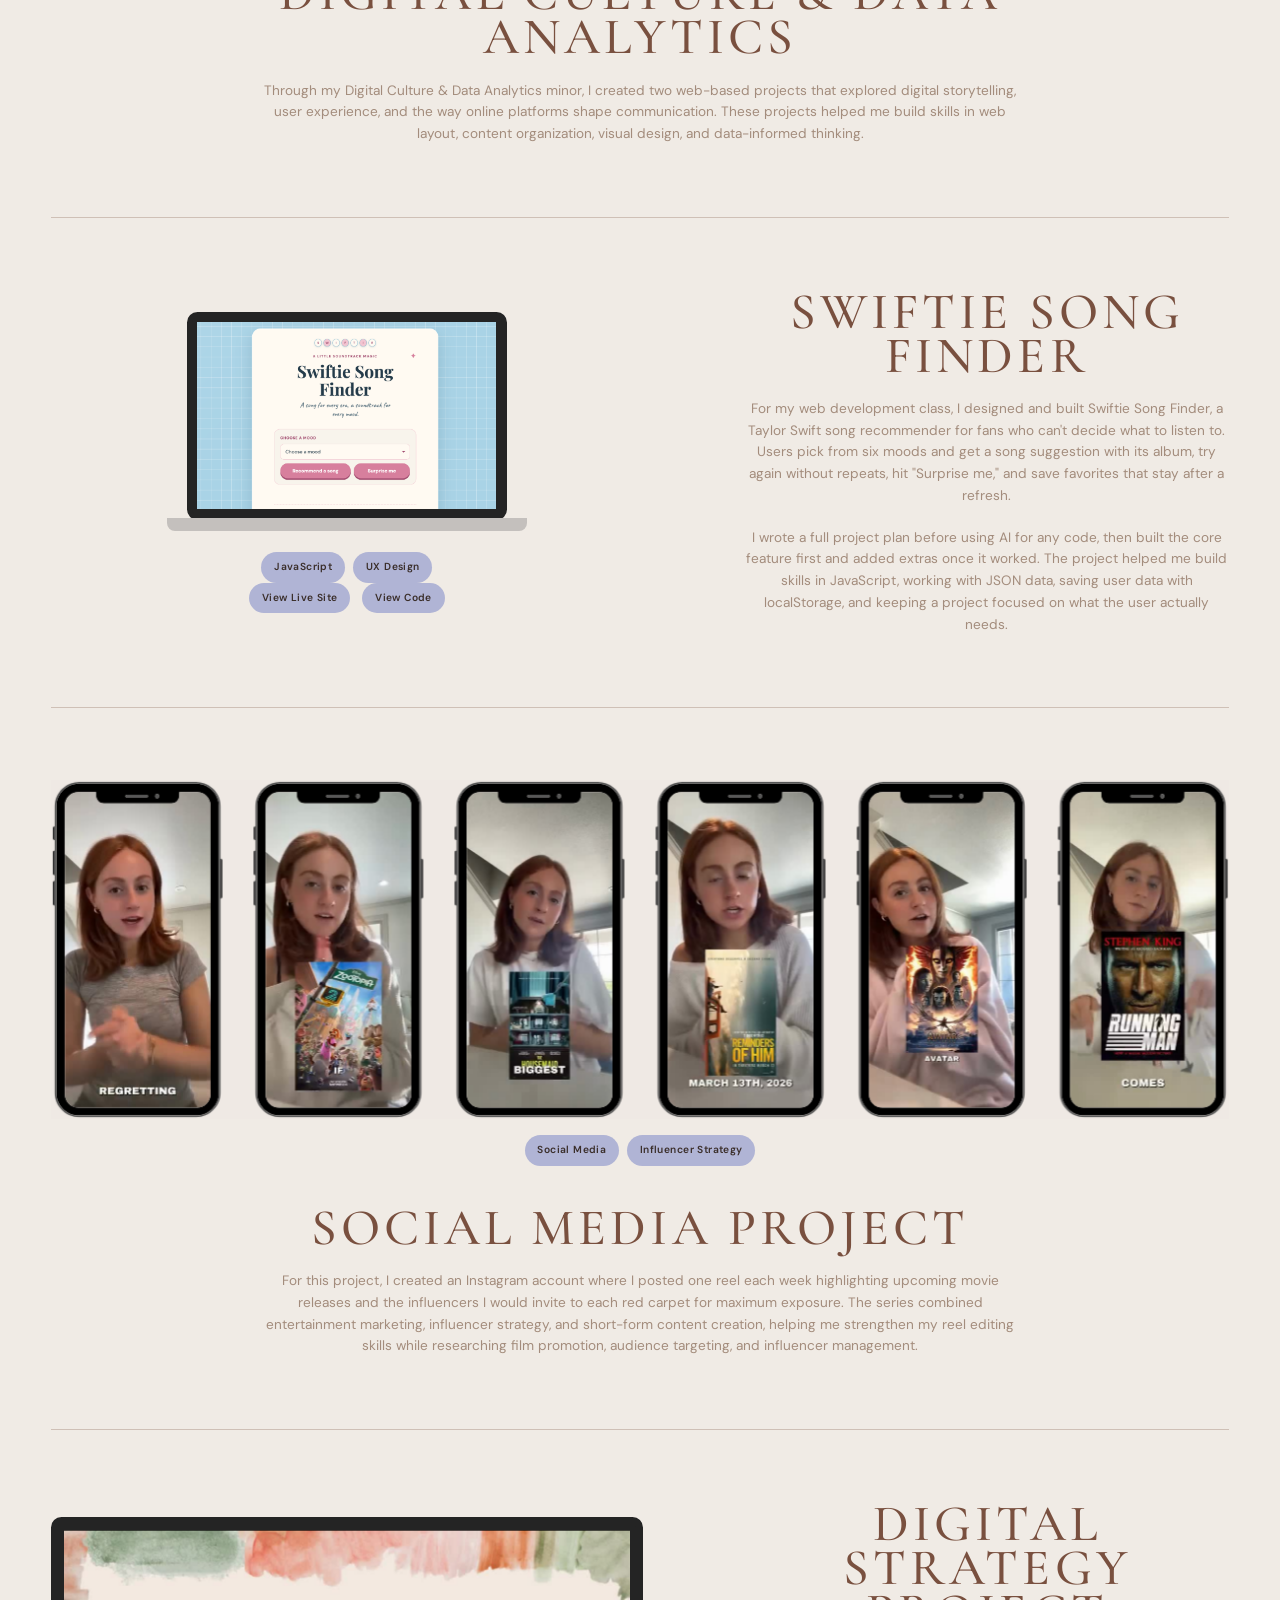
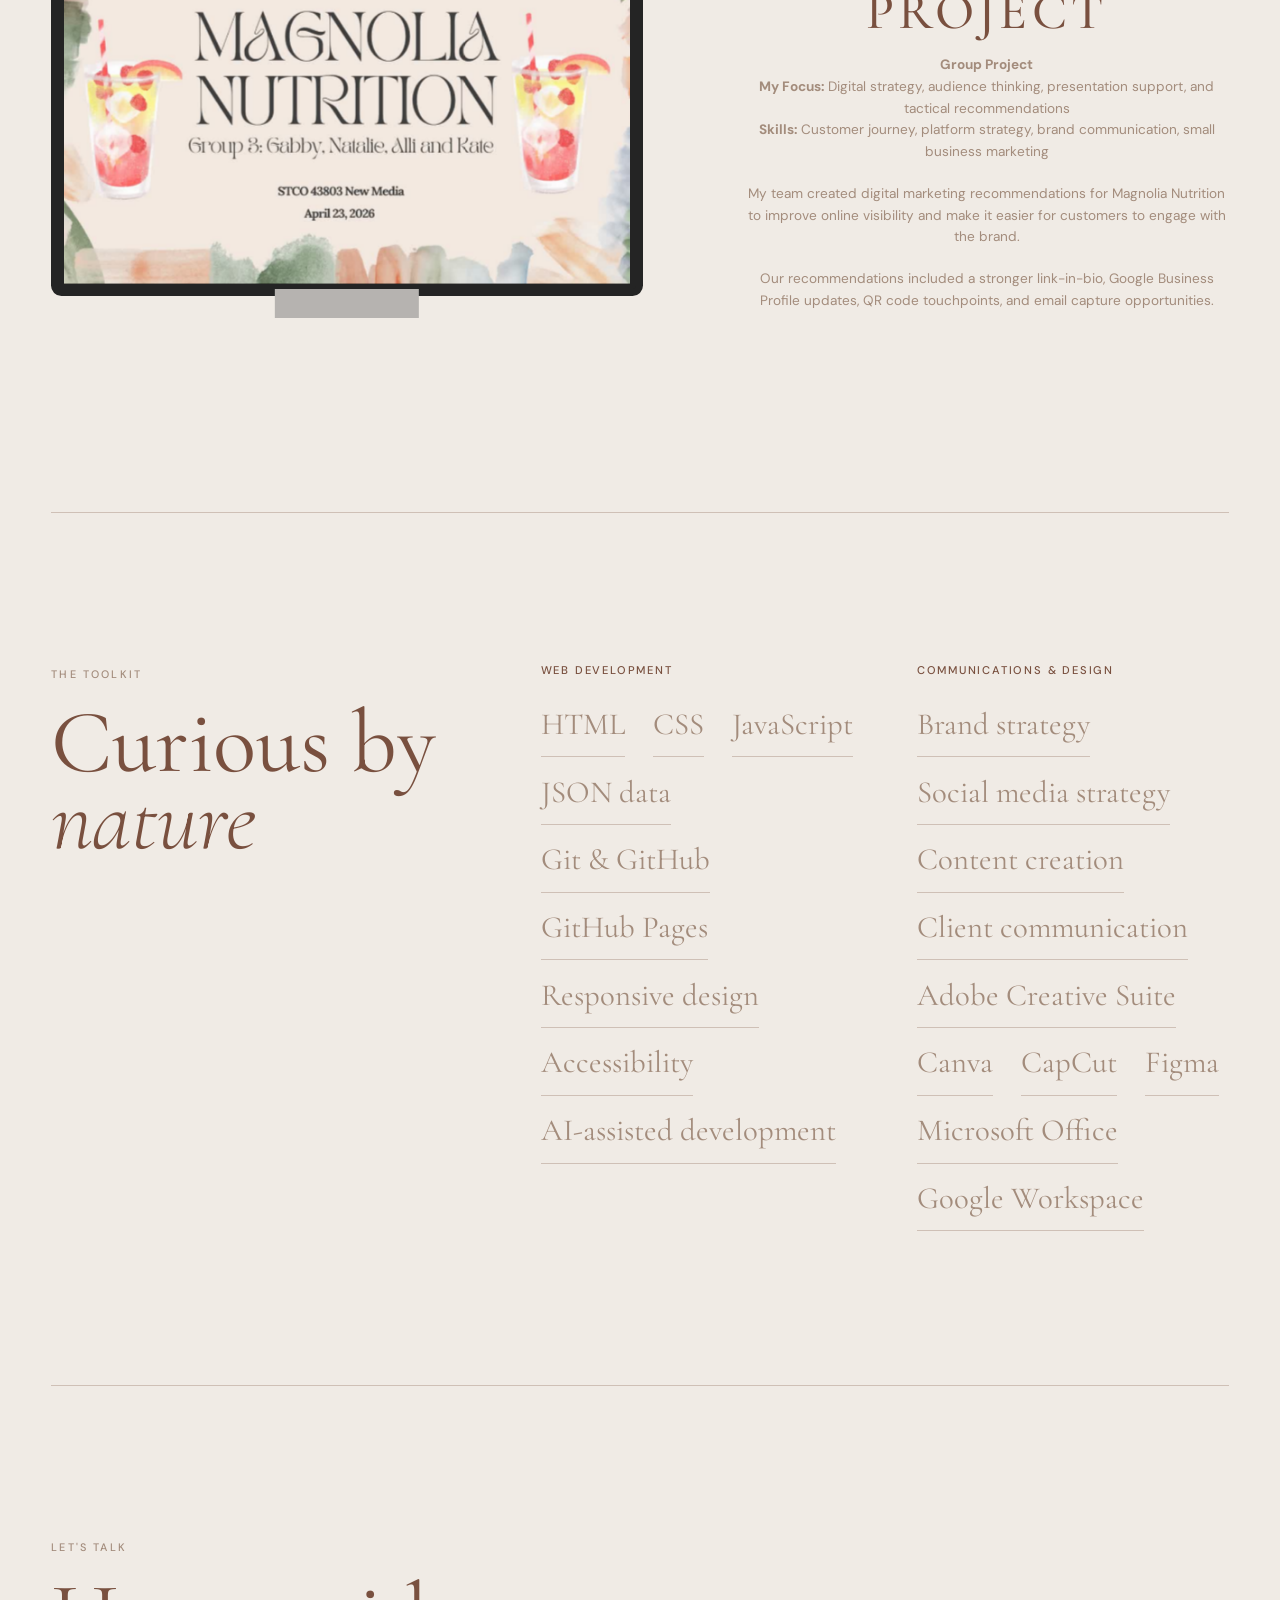
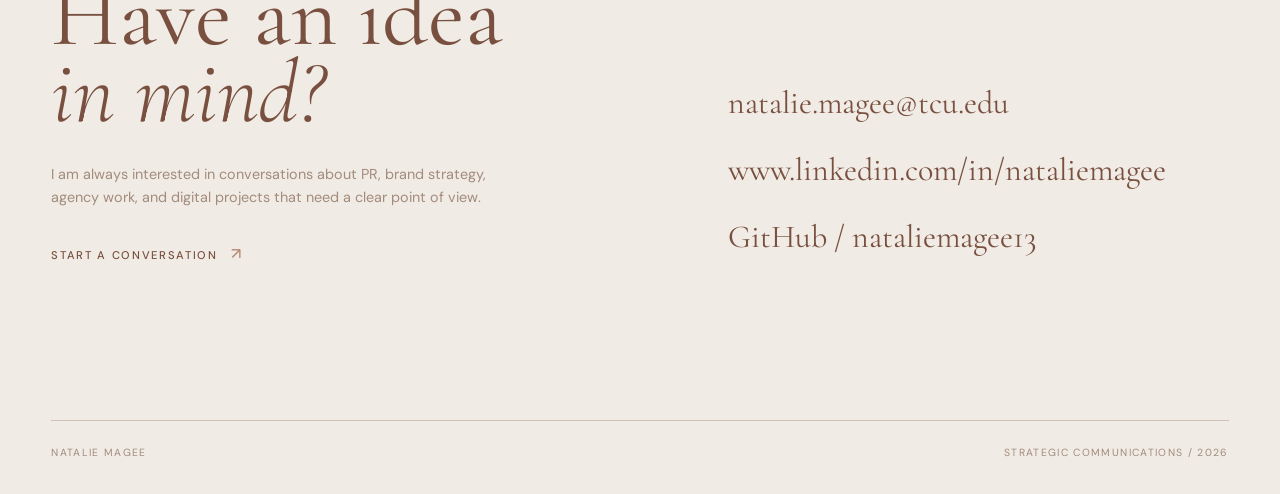
==== commit e0523726: "added my other stco work" ====
--- a/index.html
+++ b/index.html
@@ -18,6 +18,7 @@
             <a href="#leadership">Leadership</a>
             <a href="#education">Education</a>
             <a href="#work">Work</a>
+            <a href="#featured-work">Featured Work</a>
             <a href="#skills">Skills</a>
             <a href="#contact">Contact</a>
         </nav>
@@ -214,6 +215,27 @@
                     </div>
                 </article>
             </div>
+        </section>
+
+        <section id="featured-work" class="featured-work-section" aria-labelledby="featured-work-heading">
+            <div class="featured-work-heading reveal">
+                <p class="section-label">Project showcase</p>
+                <h2 id="featured-work-heading">Featured Work</h2>
+            </div>
+            <article class="featured-project featured-project-wide reveal">
+                <div class="featured-media featured-phone-row">
+                    <figure><div class="featured-phone"><img src="images/chi-omega-grid.png" alt="Chi Omega Instagram grid" loading="lazy"></div><figcaption>Grid Integration</figcaption></figure>
+                    <figure><div class="featured-phone"><img src="images/chi-omega-workweek.png" alt="TCU Chi O Work Week animated graphic" loading="lazy"></div><figcaption>Animated Graphics</figcaption></figure>
+                    <figure><div class="featured-phone"><img src="images/chi-omega-recruitment.png" alt="Chi Omega recruitment video still" loading="lazy"></div><figcaption>Recruitment Content</figcaption></figure>
+                </div>
+                <div class="featured-copy"><h3>TCU Chi Omega</h3><p>As Public Relations &amp; Social Media Coordinator, I created social media content, branded graphics, event recaps, and recruitment materials for Chi Omega's Rho Epsilon chapter. Now, as Marketing Director, I oversee the chapter's broader brand presence, communication strategy, and public-facing marketing efforts.</p><p>My work focused on creating content that felt authentic to the chapter while still supporting clear goals around recruitment, engagement, philanthropy, and chapter visibility.</p></div>
+            </article>
+            <article class="featured-project reveal"><div class="featured-media"><div class="featured-monitor"><img src="images/white-unicorn-discovery.png" alt="White Unicorn discovery questions document" loading="lazy"></div><div class="featured-tags"><span>Client Comms</span><span>Project Support</span></div></div><div class="featured-copy"><h3>White Unicorn Agency</h3><p>As an Account Management Intern at White Unicorn Agency, I support client communication, project organization, meeting preparation, and internal creative coordination across branding, marketing, and digital projects.</p><p>My work includes building discovery questions, writing client recaps, organizing project notes, supporting proposals, and helping translate strategy conversations into clear next steps for creative teams and clients.</p></div></article>
+            <article class="featured-project reveal"><div class="featured-media featured-polaroid"><img src="images/city-boots.png" alt="Natalie in the City Boots store surrounded by boots" loading="lazy"><span>Customer Experience</span></div><div class="featured-copy"><h3>City Boots</h3><p>As a Marketing &amp; Operations Intern at City Boots, I supported marketing strategy, campaign execution, product launches, and retail operations. My role connected creative marketing with the day-to-day details that shape the customer experience.</p><p>I helped support promotions, analyze customer and sales trends, contribute to brand materials, and assist with keeping online and in-store touchpoints consistent.</p></div></article>
+            <article class="featured-project featured-project-centered reveal"><div class="featured-media featured-laptop-row"><figure><div class="featured-laptop"><img src="images/dcda-lab-portfolio.png" alt="DCDA Lab Portfolio project" loading="lazy"></div><figcaption><a href="#">DCDA Lab Portfolio</a></figcaption></figure><figure><div class="featured-laptop"><img src="images/peachy-pages.png" alt="Peachy Pages project" loading="lazy"></div><figcaption><a href="#">Peachy Pages</a></figcaption></figure></div><div class="featured-copy"><h3>Digital Culture &amp; Data Analytics</h3><p>Through my Digital Culture &amp; Data Analytics minor, I created two web-based projects that explored digital storytelling, user experience, and the way online platforms shape communication. These projects helped me build skills in web layout, content organization, visual design, and data-informed thinking.</p></div></article>
+            <article class="featured-project reveal"><div class="featured-media"><div class="featured-laptop featured-single-laptop"><img src="images/swiftie-song-finder.png" alt="Swiftie Song Finder website" loading="lazy"></div><div class="featured-tags"><span>JavaScript</span><span>UX Design</span></div><div class="featured-actions"><a href="https://nataliemagee13.github.io/zed/" target="_blank" rel="noreferrer">View Live Site</a><a href="#">View Code</a></div></div><div class="featured-copy"><h3>Swiftie Song Finder</h3><p>For my web development class, I designed and built Swiftie Song Finder, a Taylor Swift song recommender for fans who can't decide what to listen to. Users pick from six moods and get a song suggestion with its album, try again without repeats, hit "Surprise me," and save favorites that stay after a refresh.</p><p>I wrote a full project plan before using AI for any code, then built the core feature first and added extras once it worked. The project helped me build skills in JavaScript, working with JSON data, saving user data with localStorage, and keeping a project focused on what the user actually needs.</p></div></article>
+            <article class="featured-project featured-project-centered reveal"><div class="featured-media featured-wide-image"><img src="images/social-media-reels.png" alt="Six Instagram reels about upcoming movie releases" loading="lazy"><div class="featured-tags"><span>Social Media</span><span>Influencer Strategy</span></div></div><div class="featured-copy"><h3>Social Media Project</h3><p>For this project, I created an Instagram account where I posted one reel each week highlighting upcoming movie releases and the influencers I would invite to each red carpet for maximum exposure. The series combined entertainment marketing, influencer strategy, and short-form content creation, helping me strengthen my reel editing skills while researching film promotion, audience targeting, and influencer management.</p></div></article>
+            <article class="featured-project reveal"><div class="featured-media"><div class="featured-monitor"><img src="images/magnolia-nutrition.png" alt="Magnolia Nutrition group presentation title slide" loading="lazy"></div></div><div class="featured-copy"><h3>Digital Strategy Project</h3><p><strong>Group Project</strong><br><strong>My Focus:</strong> Digital strategy, audience thinking, presentation support, and tactical recommendations<br><strong>Skills:</strong> Customer journey, platform strategy, brand communication, small business marketing</p><p>My team created digital marketing recommendations for Magnolia Nutrition to improve online visibility and make it easier for customers to engage with the brand.</p><p>Our recommendations included a stronger link-in-bio, Google Business Profile updates, QR code touchpoints, and email capture opportunities.</p></div></article>
         </section>
 
         <section id="skills" class="editorial-section skills-section" aria-labelledby="skills-heading">
--- a/css/portfolio.css
+++ b/css/portfolio.css
@@ -168,6 +168,42 @@
 .contact-details a:hover { color: var(--terracotta); }
 .site-footer { display: flex; width: min(100% - (var(--gutter) * 2), var(--page-width)); justify-content: space-between; gap: 1rem; margin: 0 auto; padding: 1.5rem 0 2rem; border-top: 1px solid var(--hairline); color: var(--taupe); font-size: .65rem; letter-spacing: .13em; text-transform: uppercase; }
 .site-footer p { margin: 0; }
+
+.featured-work-section {
+    width: min(100% - (var(--gutter) * 2), var(--page-width));
+    margin: 0 auto;
+    padding: clamp(5rem, 10vw, 10rem) 0;
+    border-top: 1px solid var(--hairline);
+}
+.featured-work-heading { margin-bottom: 4rem; }
+.featured-work-heading h2 { font-family: var(--display); font-size: clamp(3.5rem, 7vw, 7rem); font-weight: 400; }
+.featured-project { display: grid; grid-template-columns: minmax(0, 1.1fr) minmax(16rem, .9fr); align-items: center; gap: clamp(2.5rem, 8vw, 8rem); padding: 4.5rem 0; border-top: 1px solid var(--hairline); }
+.featured-project-wide { grid-template-columns: minmax(0, 1fr) minmax(16rem, .8fr); }
+.featured-project-centered { display: block; text-align: center; }
+.featured-project-centered .featured-copy { max-width: 48rem; margin: 2.5rem auto 0; }
+.featured-copy { text-align: center; }
+.featured-copy h3 { margin: 0 0 1.25rem; font-family: var(--display); font-size: clamp(2rem, 4vw, 3.5rem); font-weight: 500; letter-spacing: .08em; text-transform: uppercase; }
+.featured-copy p { margin: 0 0 1.25rem; color: var(--taupe); font-size: .85rem; }
+.featured-copy p:last-child { margin-bottom: 0; }
+.featured-phone-row, .featured-laptop-row { display: flex; justify-content: center; gap: clamp(.75rem, 2vw, 1.5rem); }
+.featured-phone-row figure, .featured-laptop-row figure { margin: 0; text-align: center; }
+.featured-phone { width: clamp(5rem, 13vw, 9rem); padding: .3rem; border: .35rem solid #222; border-radius: 1.2rem; background: #222; }
+.featured-phone img { width: 100%; aspect-ratio: 9 / 18; border-radius: .6rem; object-fit: cover; }
+.featured-media figcaption, .featured-tags { display: flex; flex-wrap: wrap; justify-content: center; gap: .5rem; margin-top: 1rem; }
+.featured-media figcaption, .featured-tags span, .featured-laptop-row figcaption a, .featured-actions a { padding: .45rem .8rem; border-radius: 999px; background: #b0b4d5; color: #3a2e2a; font-size: .64rem; font-weight: 600; letter-spacing: .04em; text-decoration: none; }
+.featured-monitor, .featured-laptop { position: relative; padding: .35rem; border: .45rem solid #242424; border-radius: .65rem; background: #242424; }
+.featured-monitor::after { position: absolute; top: 100%; left: 50%; width: 25%; height: 1.8rem; background: #b6b3b0; content: ''; transform: translateX(-50%); }
+.featured-monitor img { width: 100%; aspect-ratio: 16 / 10; object-fit: cover; }
+.featured-laptop { width: clamp(9rem, 28vw, 20rem); border-width: .35rem; }
+.featured-laptop::after { position: absolute; right: -8%; bottom: -1rem; left: -8%; height: .8rem; border-radius: 0 0 .5rem .5rem; background: #c4c0bd; content: ''; }
+.featured-laptop img { width: 100%; aspect-ratio: 16 / 10; object-fit: cover; }
+.featured-single-laptop { max-width: 32rem; margin: 0 auto 2rem; }
+.featured-polaroid { max-width: 23rem; margin: auto; padding: 1rem 1rem 2rem; border: 1px solid var(--hairline); background: var(--off-white); }
+.featured-polaroid img { width: 100%; }
+.featured-polaroid span { display: block; margin-top: 1rem; text-align: center; font-size: .65rem; font-weight: 600; }
+.featured-actions { display: flex; flex-wrap: wrap; justify-content: center; gap: .75rem; }
+.featured-wide-image { overflow-x: auto; }
+.featured-wide-image > img { width: 100%; min-width: 35rem; margin: auto; }
 
 .reveal { opacity: 0; transform: translateY(1.2rem); transition: opacity .8s ease, transform .8s ease; }
 .reveal.is-visible { opacity: 1; transform: translateY(0); }
@@ -197,6 +233,8 @@
     .work-main .text-link { margin-top: 1.5rem; }
     .contact-section { gap: 2rem; }
     .skills-groups { grid-template-columns: 1fr; gap: 3rem; }
+    .featured-project, .featured-project-wide { grid-template-columns: 1fr; gap: 3rem; }
+    .featured-project { padding: 3.5rem 0; }
 }
 @media (max-width: 480px) {
     .site-header { padding-top: 1.25rem; }
@@ -204,4 +242,6 @@
     .about-content { grid-template-columns: 1fr; }
     .about-image { width: 100%; }
     .site-footer { align-items: flex-start; flex-direction: column; }
-}
+    .featured-phone-row { justify-content: flex-start; overflow-x: auto; padding-bottom: .5rem; }
+    .featured-phone-row figure { flex: 0 0 auto; }
+}
